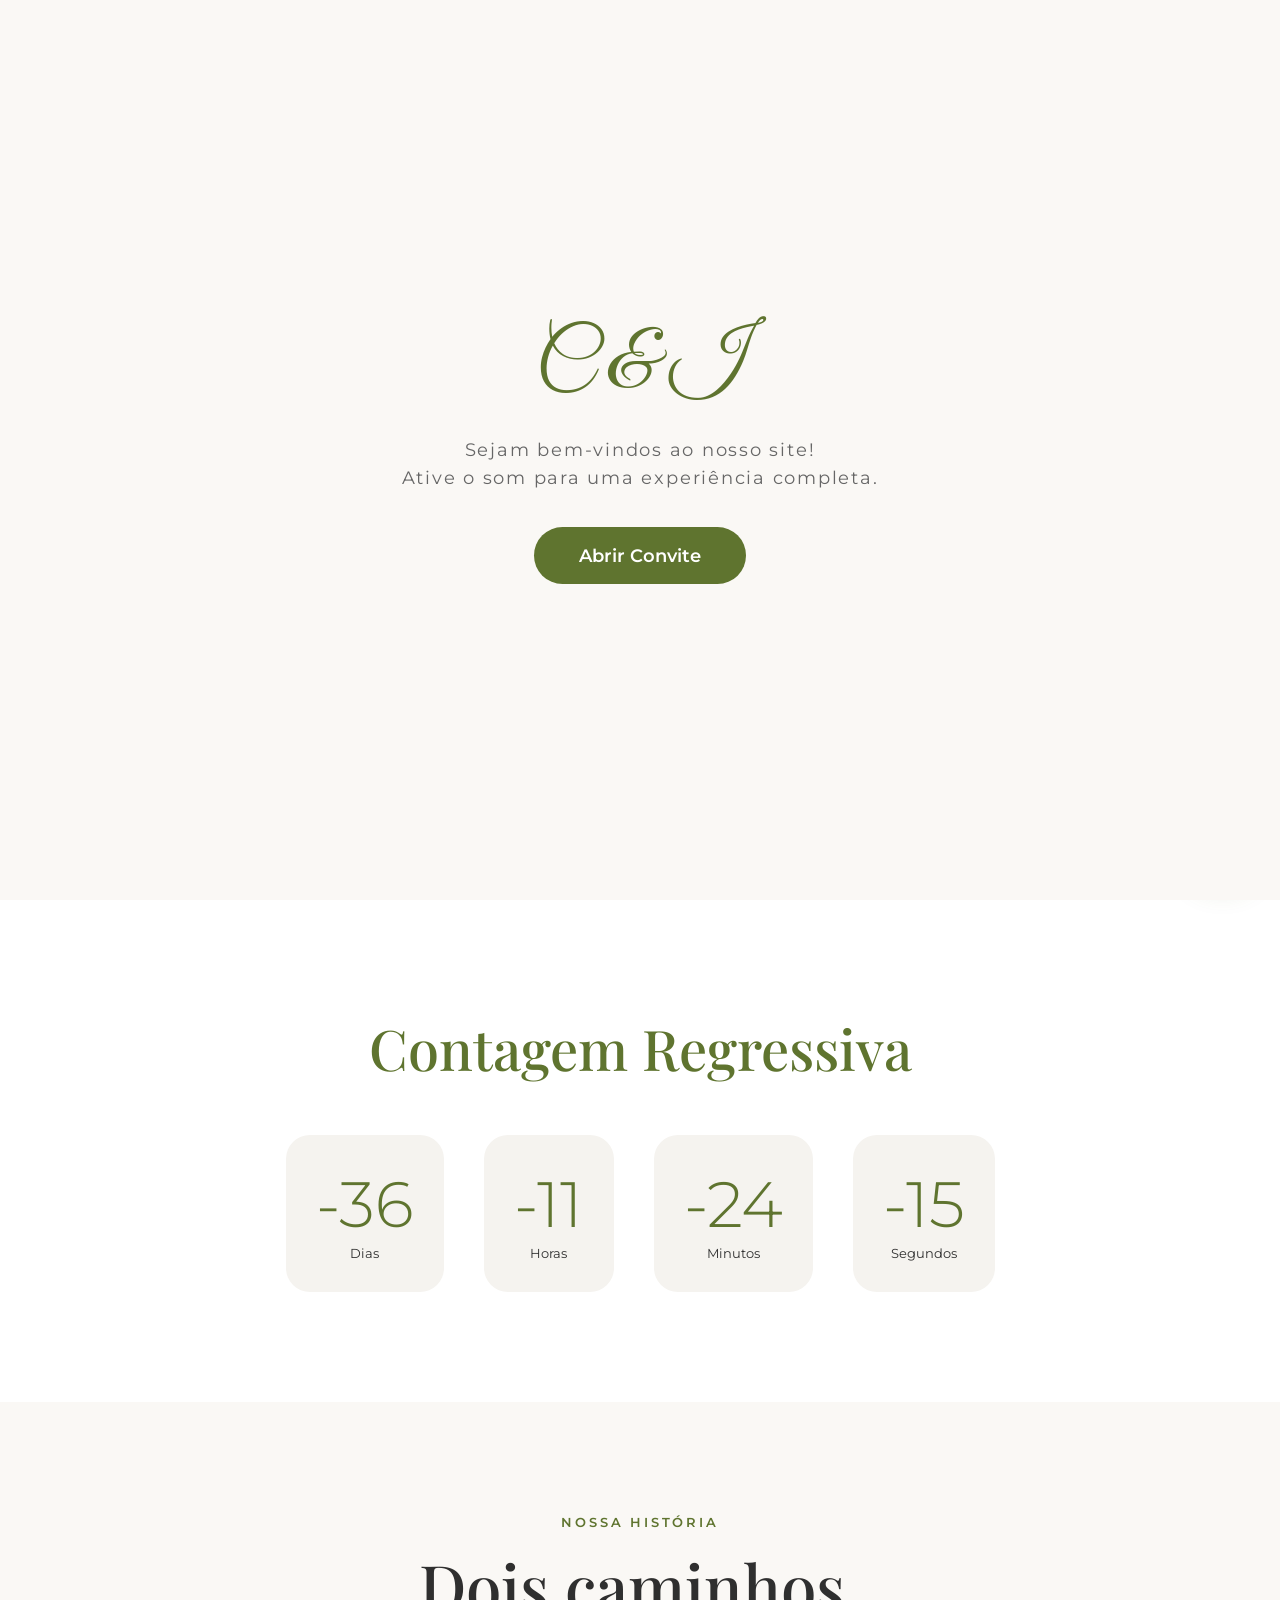
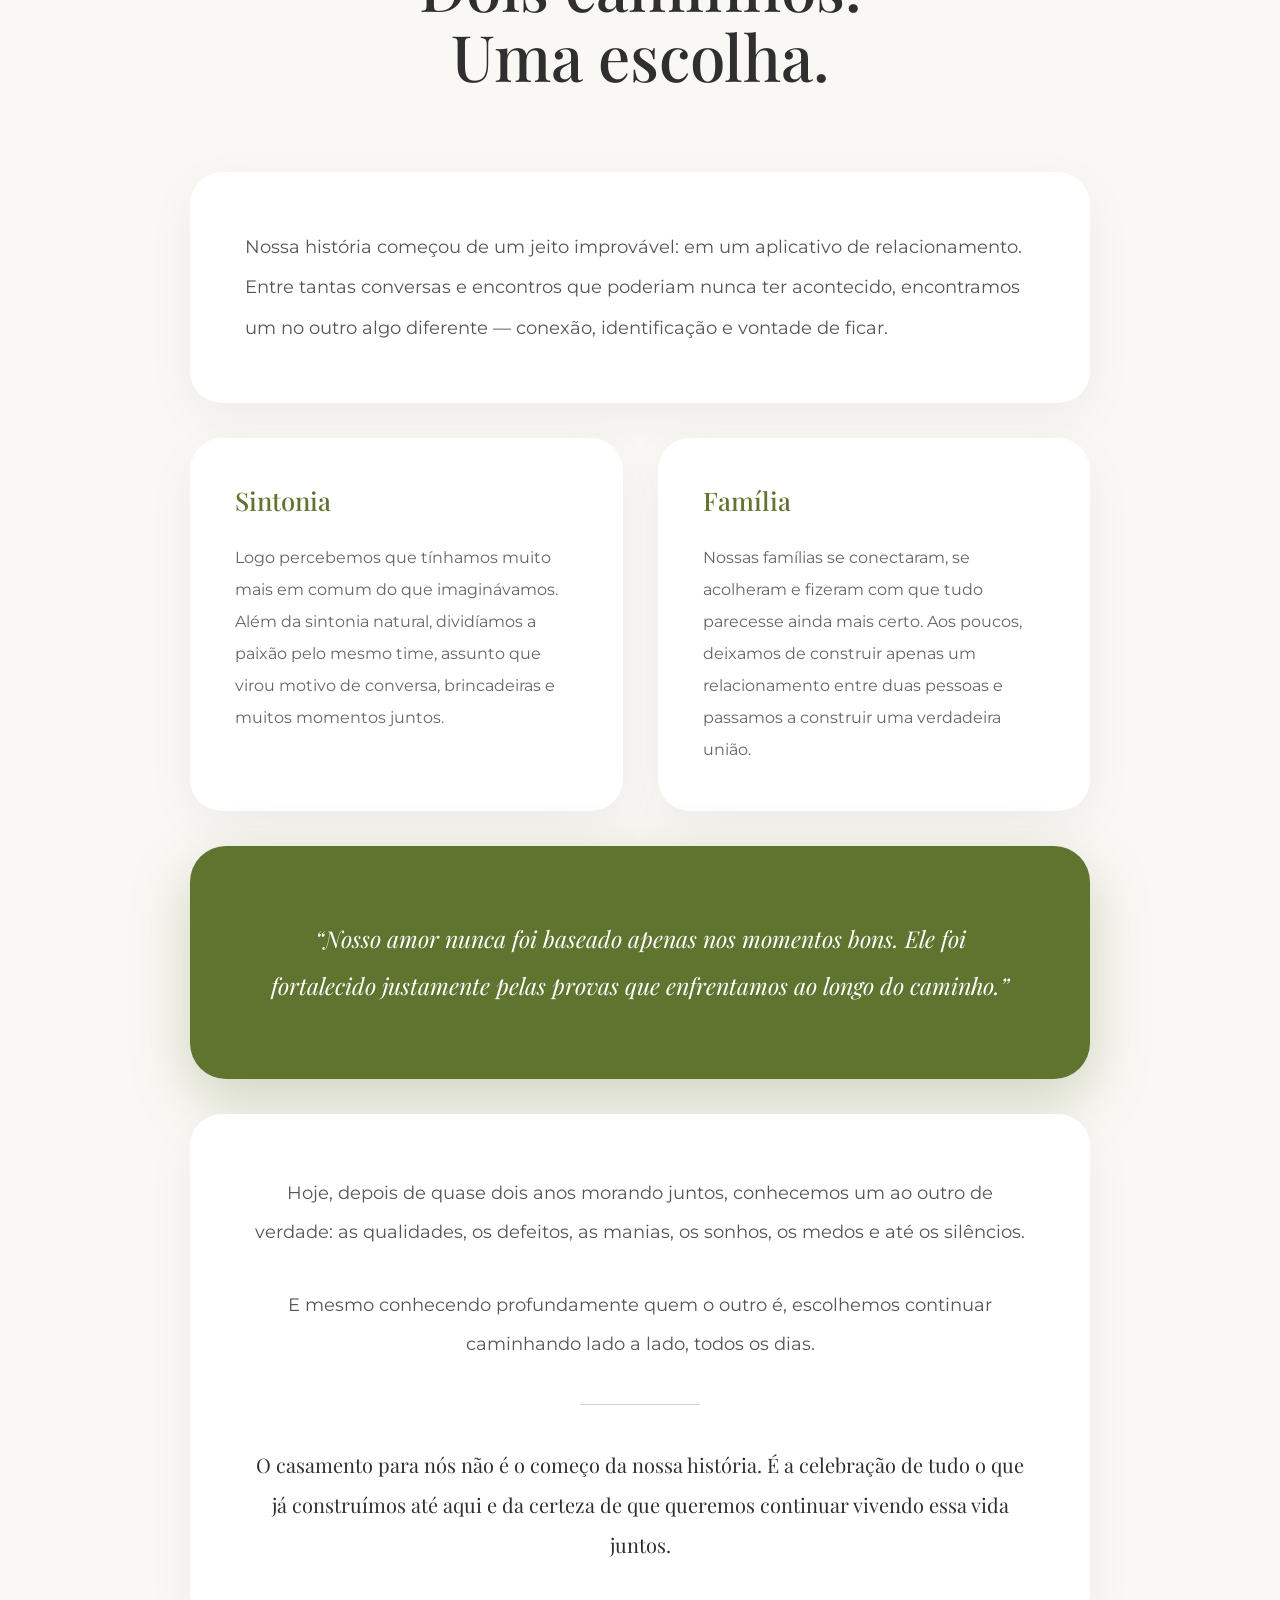
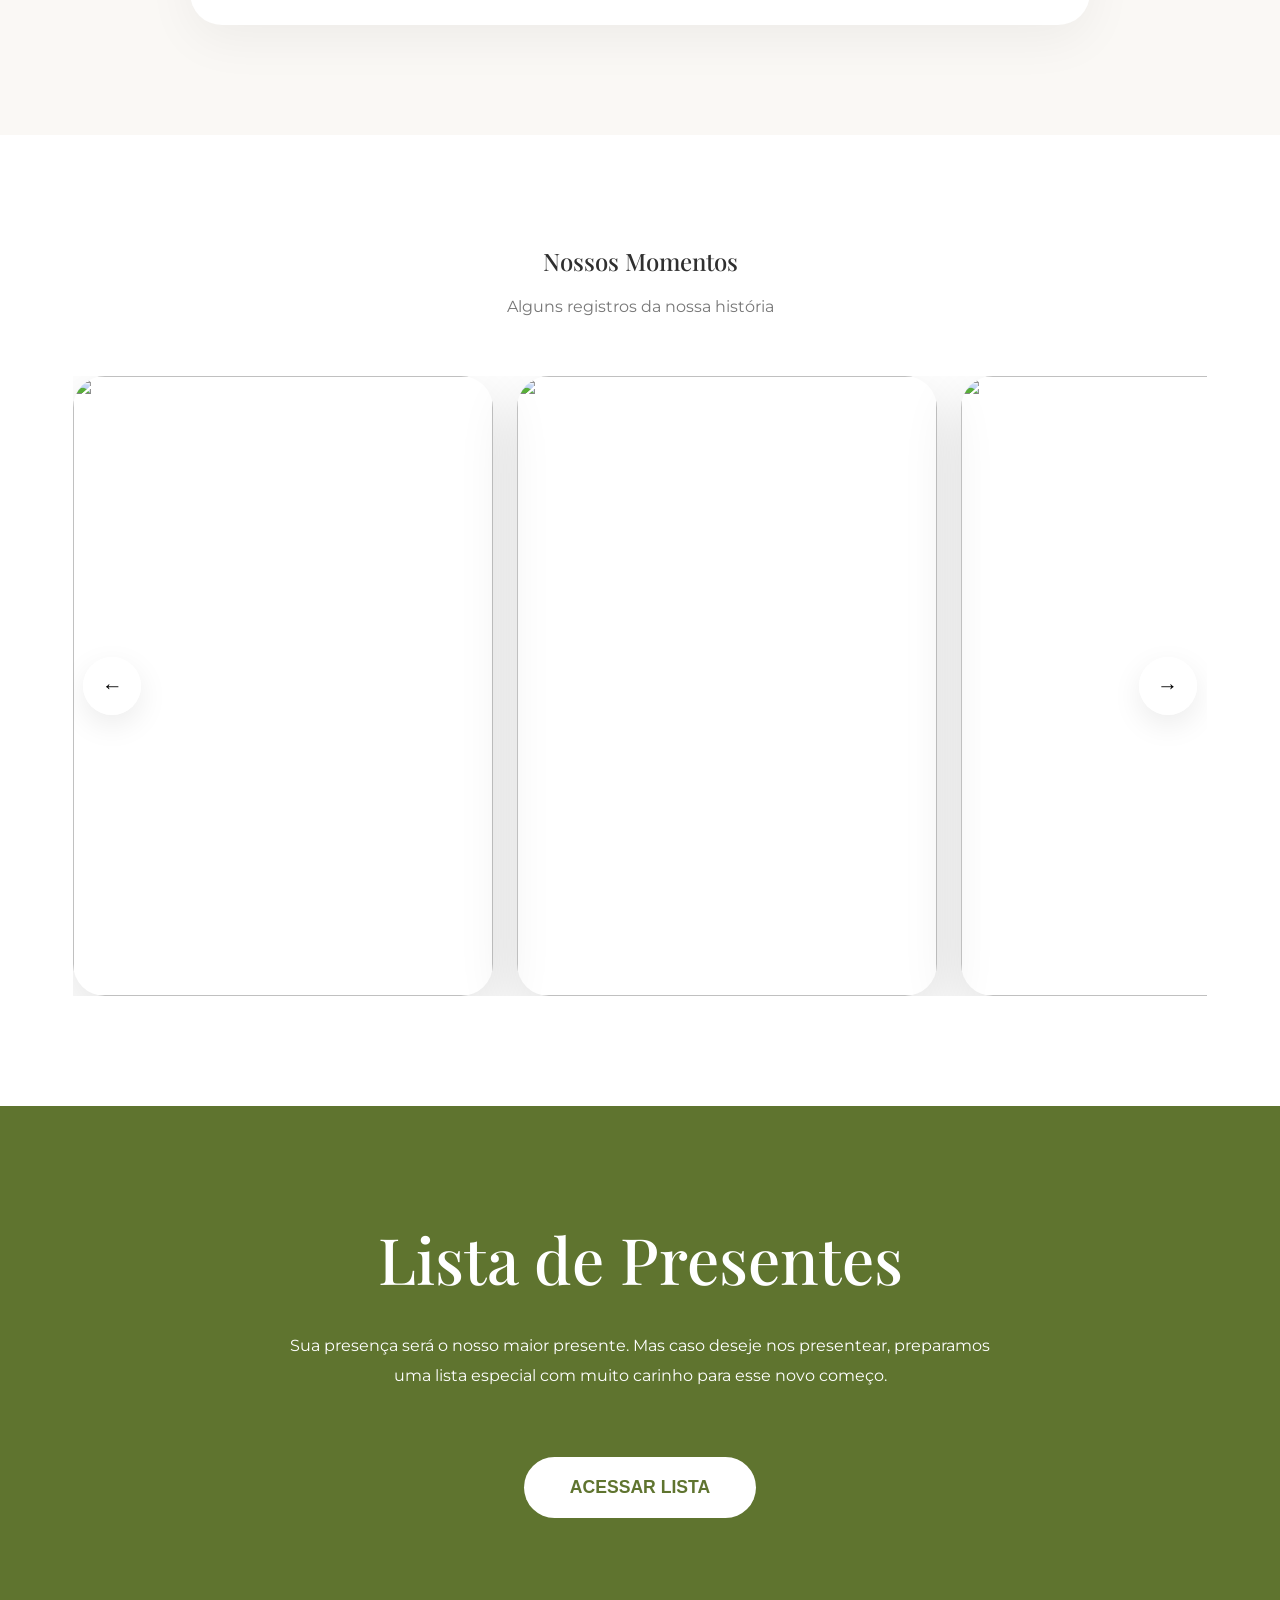
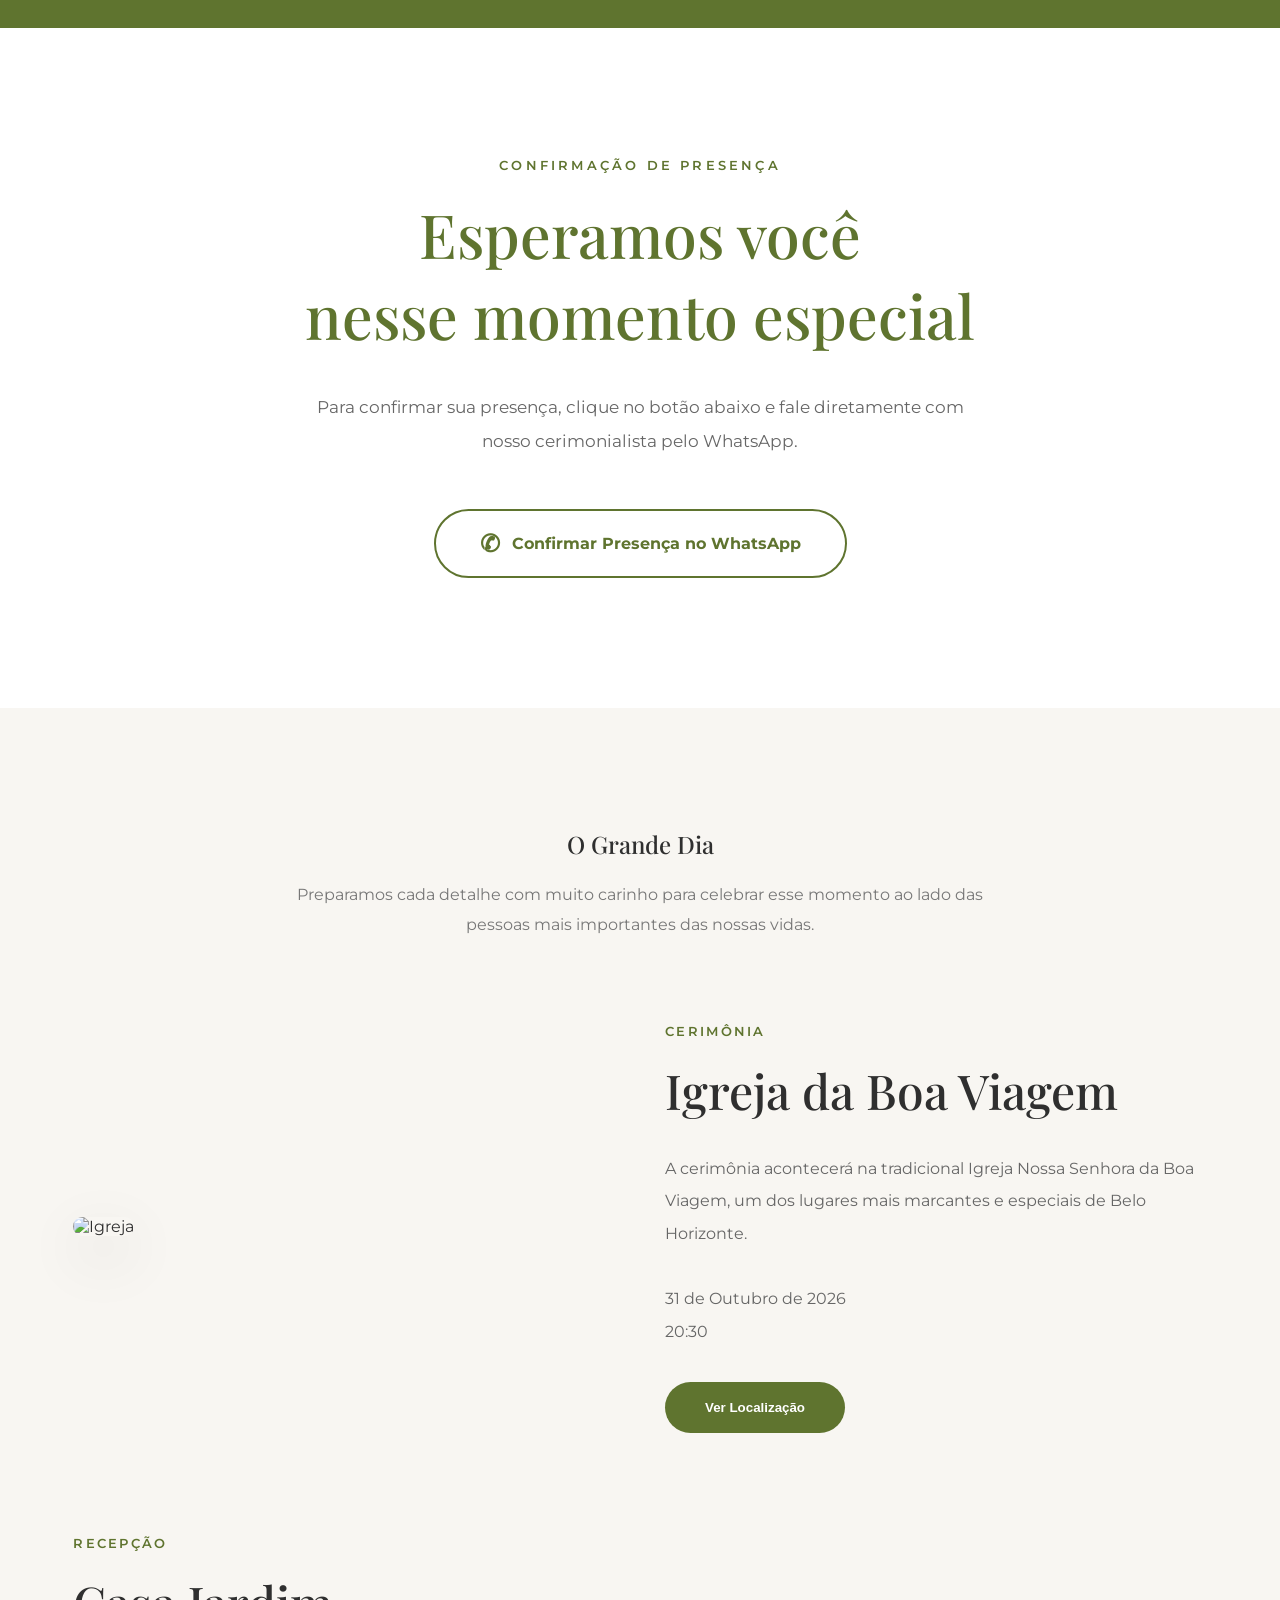
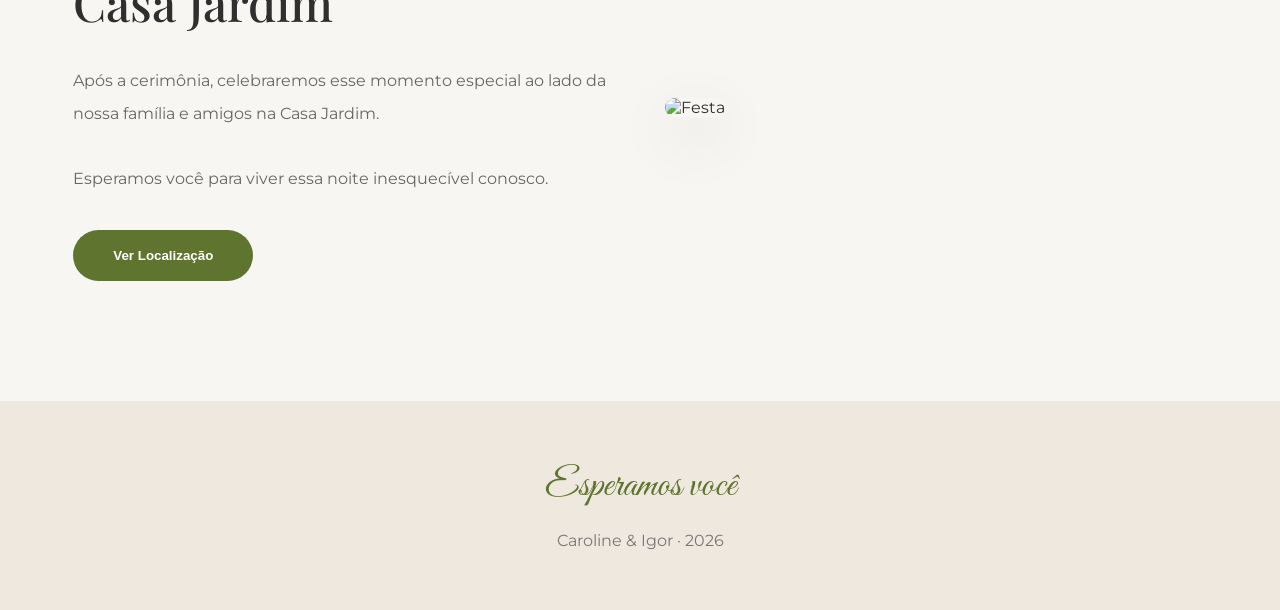
==== index.html @ 6ea13c38 "Update index.html" ====
<!DOCTYPE html>
<html lang="pt-BR">
<head>
  <meta charset="UTF-8" />
  <meta name="viewport" content="width=device-width, initial-scale=1.0" />
  <title>Caroline & Igor</title>

  <link rel="icon" type="image/png" href="https://cdn-icons-png.flaticon.com/512/833/833472.png" />
  <link rel="preconnect" href="https://fonts.googleapis.com">
  <link rel="preconnect" href="https://fonts.gstatic.com" crossorigin>
  <link href="https://fonts.googleapis.com/css2?family=Great+Vibes&family=Playfair+Display:ital,wght@0,400;0,500;0,600;1,400&family=Montserrat:wght@300;400;500;600&display=swap" rel="stylesheet">
  <link rel="stylesheet" href="style.css">

  <style>
    /* TELA DE BOAS VINDAS */
    .welcome-screen { position: fixed; inset: 0; background: #FAF8F5; z-index: 999999; display: flex; align-items: center; justify-content: center; text-align: center; transition: opacity 0.8s ease; }
    /* MODAIS (PIX E MAPA) */
    .custom-modal { position: fixed; inset: 0; background: rgba(0,0,0,0.7); display: none; justify-content: center; align-items: center; z-index: 100000; backdrop-filter: blur(5px); }
    .modal-box { background: white; padding: 40px; border-radius: 20px; width: 90%; max-width: 500px; text-align: center; box-shadow: 0 20px 60px rgba(0,0,0,0.2); max-height: 90vh; overflow-y: auto; }
    .modal-box h2 { font-size: 2.2rem; color: #5F742F; margin-bottom: 15px; font-family: 'Playfair Display', serif; }
    .pix-instructions { text-align: left; background: #F5F3EF; padding: 18px; border-radius: 12px; margin-bottom: 15px; color: #444; font-size: 0.95rem; line-height: 1.7; }
    .pix-instructions strong { color: #2F2F2F; }
    .copy-btn { background: #5F742F; color: white; border: none; padding: 16px 30px; border-radius: 100px; cursor: pointer; font-size: 1rem; font-weight: 600; width: 100%; margin-bottom: 15px; font-family: 'Montserrat', sans-serif; transition: 0.3s; }
    .copy-btn:hover { background: #4a5c24; }
    .close-btn { background: transparent; color: #888; border: none; cursor: pointer; text-decoration: underline; font-size: 0.95rem; margin-top: 10px; }
    /* ANIMAÇÕES */
    .reveal { opacity: 0; transform: translateY(60px); transition: all 0.8s ease-out; }
    .reveal.active { opacity: 1; transform: translateY(0); }
  </style>
</head>
<body>

  <div id="welcomeScreen" class="welcome-screen">
    <div style="padding: 20px;">
      <h1 style="font-family:'Great Vibes', cursive; font-size: 5rem; color: #5F742F; margin-bottom: 20px;">C & I</h1>
      <p style="font-size: 1.1rem; color: #666; margin-bottom: 35px; letter-spacing: 0.1em; line-height: 1.6;">Sejam bem-vindos ao nosso site!<br>Ative o som para uma experiência completa.</p>
      <button onclick="startSite()" style="background:#5F742F; color:white; padding:18px 45px; border:none; border-radius:100px; font-size:1.1rem; font-weight:600; cursor:pointer; font-family:'Montserrat', sans-serif;">Abrir Convite</button>
    </div>
  </div>

  <nav class="navbar">
    <div class="nav-container">
      <div class="logo" onclick="showHome()" style="cursor:pointer;">C & I</div>
      <div class="menu desktop-menu">
        <a href="#historia" onclick="showHome()">História</a>
        <a href="#galeria" onclick="showHome()">Fotos</a>
        <a href="#eventos" onclick="showHome()">Evento</a>
        <a href="javascript:void(0)" onclick="showPresentes()" class="gift-highlight">Lista de Presentes</a>
        <a href="#rsvp" onclick="showHome()" class="rsvp-highlight">Confirmar Presença</a>
      </div>
      <button class="menu-toggle" id="menuToggle">☰</button>
    </div>
    <div class="mobile-menu" id="mobileMenu">
      <a href="#historia" onclick="showHome(); closeMobileMenu();">História</a>
      <a href="#galeria" onclick="showHome(); closeMobileMenu();">Fotos</a>
      <a href="#eventos" onclick="showHome(); closeMobileMenu();">Evento</a>
      <a href="javascript:void(0)" onclick="showPresentes(); closeMobileMenu();" style="color:#5F742F; font-weight:700;">Lista de Presentes</a>
      <a href="#rsvp" onclick="showHome(); closeMobileMenu();">Confirmar Presença</a>
    </div>
  </nav>

  <div id="home-view">
    
    <header class="hero">
      <div class="hero-slider" id="heroSlider"></div>
      <div class="overlay"></div>
      <div class="hero-content">
        <h1 class="nomes-casal reveal">Caroline & Igor</h1>
        <p class="reveal">31 DE OUTUBRO DE 2026</p>
        <button onclick="showPresentes()" class="primary-btn reveal" style="border:none; cursor:pointer;">Ver Lista de Presentes</button>
      </div>
    </header>

    <section class="countdown">
      <div class="container reveal">
        <h2>Contagem Regressiva</h2>
        <div class="timer">
          <div><span id="days">00</span><small>Dias</small></div>
          <div><span id="hours">00</span><small>Horas</small></div>
          <div><span id="minutes">00</span><small>Minutos</small></div>
          <div><span id="seconds">00</span><small>Segundos</small></div>
        </div>
      </div>
    </section>

    <section id="historia" style="background:#FAF8F5; position:relative; overflow:hidden;">
      <div class="container">
        <div style="text-align:center; margin-bottom:80px;" class="reveal">
          <span style="color:#5F742F; letter-spacing:.22em; font-size:.8rem; font-weight:600;">NOSSA HISTÓRIA</span>
          <h2 style="margin-top:20px; font-size:4rem; line-height:1.1;">Dois caminhos.<br>Uma escolha.</h2>
        </div>

        <div style="max-width:900px; margin:auto;">
          <div class="reveal" style="background:white; padding:55px; border-radius:32px; margin-bottom:35px; box-shadow:0 15px 50px rgba(0,0,0,.05);">
            <p style="font-size:1.15rem; line-height:2.2; color:#555;">Nossa história começou de um jeito improvável: em um aplicativo de relacionamento. Entre tantas conversas e encontros que poderiam nunca ter acontecido, encontramos um no outro algo diferente — conexão, identificação e vontade de ficar.</p>
          </div>

          <div style="display:grid; grid-template-columns:1fr 1fr; gap:35px; margin-bottom:35px;" class="historia-grid">
            <div class="reveal" style="background:white; padding:45px; border-radius:32px; box-shadow:0 15px 50px rgba(0,0,0,.05);">
              <h3 style="margin-bottom:25px; color:#5F742F; font-size:1.6rem;">Sintonia</h3>
              <p style="line-height:2; color:#666;">Logo percebemos que tínhamos muito mais em comum do que imaginávamos. Além da sintonia natural, dividíamos a paixão pelo mesmo time, assunto que virou motivo de conversa, brincadeiras e muitos momentos juntos.</p>
            </div>
            <div class="reveal" style="background:white; padding:45px; border-radius:32px; box-shadow:0 15px 50px rgba(0,0,0,.05);">
              <h3 style="margin-bottom:25px; color:#5F742F; font-size:1.6rem;">Família</h3>
              <p style="line-height:2; color:#666;">Nossas famílias se conectaram, se acolheram e fizeram com que tudo parecesse ainda mais certo. Aos poucos, deixamos de construir apenas um relacionamento entre duas pessoas e passamos a construir uma verdadeira união.</p>
            </div>
          </div>

          <div class="reveal" style="background:#5F742F; padding:70px; border-radius:36px; margin-bottom:35px; text-align:center; color:white; box-shadow:0 20px 60px rgba(95,116,47,.28);">
            <p style="font-size:1.45rem; line-height:2; font-family:'Playfair Display', serif; font-style: italic;">“Nosso amor nunca foi baseado apenas nos momentos bons. Ele foi fortalecido justamente pelas provas que enfrentamos ao longo do caminho.”</p>
          </div>

          <div class="reveal" style="background:white; padding:60px; border-radius:32px; box-shadow:0 15px 50px rgba(0,0,0,.05); text-align:center;">
            <p style="font-size:1.1rem; line-height:2.2; color:#555; margin-bottom:35px;">Hoje, depois de quase dois anos morando juntos, conhecemos um ao outro de verdade: as qualidades, os defeitos, as manias, os sonhos, os medos e até os silêncios.</p>
            <p style="font-size:1.1rem; line-height:2.2; color:#555; margin-bottom:35px;">E mesmo conhecendo profundamente quem o outro é, escolhemos continuar caminhando lado a lado, todos os dias.</p>
            <div style="width:120px; height:1px; background:#D8D2C7; margin:40px auto;"></div>
            <p style="font-size:1.25rem; line-height:2; color:#2F2F2F; font-family:'Playfair Display', serif;">O casamento para nós não é o começo da nossa história. É a celebração de tudo o que já construímos até aqui e da certeza de que queremos continuar vivendo essa vida juntos.</p>
          </div>
        </div>
      </div>
    </section>

    <section id="galeria" style="overflow:hidden; background:white;">
      <div class="container reveal">
        <div style="text-align:center; margin-bottom:60px;">
          <h2>Nossos Momentos</h2>
          <p style="margin-top:20px; color:#777;">Alguns registros da nossa história</p>
        </div>
        <div class="carousel-wrapper">
          <button class="carousel-btn prev" onclick="moveCarousel(-1)">←</button>
          <div class="carousel-track" id="carouselTrack"></div>
          <button class="carousel-btn next" onclick="moveCarousel(1)">→</button>
        </div>
      </div>
    </section>

    <section class="gift" id="presentes-chamada">
      <div class="container reveal">
        <h2>Lista de Presentes</h2>
        <p>Sua presença será o nosso maior presente. Mas caso deseje nos presentear, preparamos uma lista especial com muito carinho para esse novo começo.</p>
        <button onclick="showPresentes()" class="primary-btn-gift">ACESSAR LISTA</button>
      </div>
    </section>

    <section class="rsvp" id="rsvp">
      <div class="container reveal" style="max-width:850px; margin: auto;">
        <span style="letter-spacing:.25em; font-size:.8rem; font-weight:600; color: var(--green-dark); display: block; margin-bottom: 20px;">CONFIRMAÇÃO DE PRESENÇA</span>
        <h2>Esperamos você<br>nesse momento especial</h2>
        <p style="margin-top:35px; line-height:2; font-size:1.08rem; color:#666; max-width: 650px; margin-inline: auto;">Para confirmar sua presença, clique no botão abaixo e fale diretamente com nosso cerimonialista pelo WhatsApp.</p>
        <a href="https://wa.me/5531993748543?text=Olá!%20Gostaria%20de%20confirmar%20minha%20presença%20no%20casamento%20de%20Caroline%20%26%20Igor." target="_blank" class="btn-rsvp-minimalist">
          <span style="font-size: 1.5rem;">✆</span> Confirmar Presença no WhatsApp
        </a>
      </div>
    </section>

    <section id="eventos" style="background:#F8F6F2; padding:120px 24px;">
      <div class="container">
        <div style="text-align:center; margin-bottom:80px;" class="reveal">
          <h2>O Grande Dia</h2>
          <p style="margin-top:20px; color:#777; max-width:700px; margin-inline:auto; line-height:1.9;">Preparamos cada detalhe com muito carinho para celebrar esse momento ao lado das pessoas mais importantes das nossas vidas.</p>
        </div>

        <div style="display:grid; grid-template-columns:1fr 1fr; gap:50px; align-items:center; margin-bottom:100px;" class="evento-grid reveal">
          <div>
            <img src="https://lh3.googleusercontent.com/gps-cs-s/APNQkAGf-dAlCrgIUy3ASI_1dxmhGPx9xjCC1HzoW_ZQ8jsBk69VvzfwuU3vEPt9603GaqpLkrW6aU0DEljNrGghlCgQ_ft6C_Ui2zh2OpU6hFFRrPMV_TVy-4m9rmLNuYrCu1A6agBABw=w1400-h900" style="width:100%; height:550px; object-fit:cover; border-radius:36px; box-shadow:0 20px 60px rgba(0,0,0,.12);" alt="Igreja">
          </div>
          <div>
            <span style="color:#5F742F; font-weight:600; letter-spacing:.18em; font-size:.8rem;">CERIMÔNIA</span>
            <h3 style="margin-top:18px; font-size:3rem; color:#2F2F2F;">Igreja da Boa Viagem</h3>
            <p style="margin-top:30px; line-height:2; color:#666; font-size:1.02rem;">A cerimônia acontecerá na tradicional Igreja Nossa Senhora da Boa Viagem, um dos lugares mais marcantes e especiais de Belo Horizonte.<br><br>31 de Outubro de 2026<br>20:30</p>
            <button class="primary-btn" style="display:inline-block; margin-top:35px; border:none; cursor:pointer;" onclick="openMap('Igreja da Boa Viagem', 'R. Sergipe, 475 - Boa Viagem, Belo Horizonte - MG', 'https://www.google.com/maps/embed?pb=!1m18!1m12!1m3!1d3750.9024573172837!2d-43.9374922247729!3d-19.928514881459588!2m3!1f0!2f0!3f0!3m2!1i1024!2i768!4f13.1!3m3!1m2!1s0xa699e7b4c1fc01%3A0xfab0e561649ce90e!2sIgreja%20Nossa%20Senhora%20da%20Boa%20Viagem%20Marco%20Zero%20de%20Belo%20Horizonte!5e0!3m2!1spt-BR!2sbr!4v1779313193735!5m2!1spt-BR!2sbr')">Ver Localização</button>
          </div>
        </div>

        <div style="display:grid; grid-template-columns:1fr 1fr; gap:50px; align-items:center;" class="evento-grid reveal">
          <div>
            <span style="color:#5F742F; font-weight:600; letter-spacing:.18em; font-size:.8rem;">RECEPÇÃO</span>
            <h3 style="margin-top:18px; font-size:3rem; color:#2F2F2F;">Casa Jardim</h3>
            <p style="margin-top:30px; line-height:2; color:#666; font-size:1.02rem;">Após a cerimônia, celebraremos esse momento especial ao lado da nossa família e amigos na Casa Jardim.<br><br>Esperamos você para viver essa noite inesquecível conosco.</p>
            <button class="primary-btn" style="display:inline-block; margin-top:35px; border:none; cursor:pointer;" onclick="openMap('Casa Jardim', 'Av. do Contorno, 7891 - Cidade Jardim, Belo Horizonte - MG', 'https://www.google.com/maps/embed?pb=!1m18!1m12!1m3!1d3750.7445949572475!2d-43.954134807453144!3d-19.93516483363632!2m3!1f0!2f0!3f0!3m2!1i1024!2i768!4f13.1!3m3!1m2!1s0xa697fb22bba589%3A0x2da7f0a0b2f6464a!2sCASA%20JARDIM%20(Espa%C3%A7o%20Festas%20e%20Eventos%20Corporativos%20.%20Grupo%20Celebre%20Produtora)!5e0!3m2!1spt-BR!2sbr!4v1779313314630!5m2!1spt-BR!2sbr')">Ver Localização</button>
          </div>
          <div>
            <img src="https://lh3.googleusercontent.com/gps-cs-s/APNQkAGLf9y4g38Jo1sGr2Nztjd-Lx7tdRtEFExsFVzMS-z9WuiPNNLfMFzwYHpvpUXPwQMMMMa2cD79IoBD0oLPeMuctPNUn13-UBxN1MLa3TOr0Inc1qHMHkCvigh2tcwlaYR8cmPItQ=w1400-h900" style="width:100%; height:550px; object-fit:cover; border-radius:36px; box-shadow:0 20px 60px rgba(0,0,0,.12);" alt="Festa">
          </div>
        </div>
      </div>
    </section>

    <footer>
      <h3 style="font-size:2.5rem; color:#5F742F; font-family: 'Great Vibes', cursive; font-weight: 400;">Esperamos você</h3>
      <p style="margin-top:20px; color:#777;">Caroline & Igor · 2026</p>
    </footer>

  </div>

  <div id="presentes-view" style="display:none; padding-top: 100px; background: #FAF8F5;">
    <div class="header-gifts">
      <h1>Lista de Presentes</h1>
      <p style="margin-top: 15px; color: #666; font-size: 1.1rem;">Escolha um item divertido para contribuir com a nossa Lua de Mel!</p>
    </div>

    <div class="grid-gifts">
      
  <div class="gift-card">
    <img src="https://images.unsplash.com/photo-1569263979104-865ab7cd8d13?w=500" alt="Lancha">
    <h3>Cota "Tio Rico da Lancha" - Patrocínio Master da Lua de Mel</h3>
    <div class="price">R$ 5.555,55</div>
    <button class="buy-btn" onclick="openPixModal(this)">Comprar</button>
  </div>

  <div class="gift-card">
    <img src="https://images.unsplash.com/photo-1579621970795-87facc2f976d?w=500" alt="Dinheiro">
    <h3>Cota "Silvio Santos" - Ganhei na Mega-Sena e decidi abençoar o casal</h3>
    <div class="price">R$ 4.999,90</div>
    <button class="buy-btn" onclick="openPixModal(this)">Comprar</button>
  </div>

  <div class="gift-card">
    <img src="https://images.unsplash.com/photo-1528823872057-9c018a7a7553?w=500" alt="Pé na jaca">
    <h3>Quer apostar que o Igor vai enfiar o pé na jaca na hora da festa?</h3>
    <div class="price">R$ 2.306,51</div>
    <button class="buy-btn" onclick="openPixModal(this)">Comprar</button>
  </div>

  <div class="gift-card">
    <img src="https://images.unsplash.com/photo-1499346030926-9a72daac6c63?w=500" alt="Luz">
    <h3>Cota "Deus iluminou seu coração e você vai dar uma BOA ajuda"</h3>
    <div class="price">R$ 1.544,26</div>
    <button class="buy-btn" onclick="openPixModal(this)">Comprar</button>
  </div>

  <div class="gift-card">
    <img src="https://images.unsplash.com/photo-1436491865332-7a61a109cc05?w=500" alt="Fuga">
    <h3>Passagem de fuga caso a Carol ou o Igor surtem no altar</h3>
    <div class="price">R$ 850,00</div>
    <button class="buy-btn" onclick="openPixModal(this)">Comprar</button>
  </div>

  <div class="gift-card">
    <img src="https://images.unsplash.com/photo-1579871494447-9811cf80d66c?w=500" alt="Sushi">
    <h3>1 mês de rodízio de japonês garantido pra Carol não reclamar da rotina</h3>
    <div class="price">R$ 550,00</div>
    <button class="buy-btn" onclick="openPixModal(this)">Comprar</button>
  </div>

  <div class="gift-card">
    <img src="https://images.unsplash.com/photo-1585060544812-6b45742d762f?w=500" alt="Pix Celular">
    <h3>Cota "Eu ia dar uma AirFryer, mas o PIX é muito mais fácil"</h3>
    <div class="price">R$ 399,90</div>
    <button class="buy-btn" onclick="openPixModal(this)">Comprar</button>
  </div>

  <div class="gift-card">
    <img src="https://images.unsplash.com/photo-1581022295087-35e59dce8f9c?w=500" alt="Montando móveis">
    <h3>Terapia de casal antecipada após montarem o primeiro móvel juntos</h3>
    <div class="price">R$ 357,40</div>
    <button class="buy-btn" onclick="openPixModal(this)">Comprar</button>
  </div>

  <div class="gift-card">
    <img src="https://images.unsplash.com/photo-1535254973040-607b474cb50d?w=500" alt="Doces">
    <h3>Cota "Fui só pra beber, comer doce e levar os arranjos de mesa"</h3>
    <div class="price">R$ 212,90</div>
    <button class="buy-btn" onclick="openPixModal(this)">Comprar</button>
  </div>

  <div class="gift-card">
    <img src="https://images.unsplash.com/photo-1542596594-649edbc13630?w=500" alt="Noivo comportado">
    <h3>Curso intensivo de "Como dizer SIM senhora" para o Igor</h3>
    <div class="price">R$ 199,90</div>
    <button class="buy-btn" onclick="openPixModal(this)">Comprar</button>
  </div>

  <div class="gift-card">
    <img src="https://images.unsplash.com/photo-1538481199005-2713619a0531?w=500" alt="Bar">
    <h3>Happy hour no bar antes do casório</h3>
    <div class="price">R$ 185,00</div>
    <button class="buy-btn" onclick="openPixModal(this)">Comprar</button>
  </div>

  <div class="gift-card">
    <img src="https://images.unsplash.com/photo-1549317661-bd32c8ce0db2?w=500" alt="Uber">
    <h3>Cota "Esqueci o presente e mandei esse PIX no Uber indo pra festa"</h3>
    <div class="price">R$ 180,00</div>
    <button class="buy-btn" onclick="openPixModal(this)">Comprar</button>
  </div>

  <div class="gift-card">
    <img src="https://images.unsplash.com/photo-1504148455328-c376907d081c?w=500" alt="Ferramenta">
    <h3>Instrumento para cortar a unha do dedão do Igor</h3>
    <div class="price">R$ 175,00</div>
    <button class="buy-btn" onclick="openPixModal(this)">Comprar</button>
  </div>

  <div class="gift-card">
    <img src="https://images.unsplash.com/photo-1603398938378-e54eab446dde?w=500" alt="Socorros">
    <h3>Kit de primeiros socorros para a Carol</h3>
    <div class="price">R$ 160,00</div>
    <button class="buy-btn" onclick="openPixModal(this)">Comprar</button>
  </div>

  <div class="gift-card">
    <img src="https://images.unsplash.com/photo-1560253023-3ec5d502959f?w=500" alt="Grito">
    <h3>Tampão de ouvido premium pra Carol nos dias de jogo do Igor</h3>
    <div class="price">R$ 155,55</div>
    <button class="buy-btn" onclick="openPixModal(this)">Comprar</button>
  </div>

  <div class="gift-card">
    <img src="https://images.unsplash.com/photo-1568901346375-23c9450c58cd?w=500" alt="Hambúrguer">
    <h3>Kit Ressaca Master: Engov, Dorflex e lanche do Méqui pro dia seguinte</h3>
    <div class="price">R$ 150,50</div>
    <button class="buy-btn" onclick="openPixModal(this)">Comprar</button>
  </div>

  <div class="gift-card">
    <img src="https://images.unsplash.com/photo-1526367790999-0150786686a2?w=500" alt="Pizza">
    <h3>Patrocínio do iFood para o dia que bater a preguiça de cozinhar</h3>
    <div class="price">R$ 112,90</div>
    <button class="buy-btn" onclick="openPixModal(this)">Comprar</button>
  </div>

  <div class="gift-card">
    <img src="https://images.unsplash.com/photo-1575037614876-c385b24479ab?w=500" alt="Cerveja">
    <h3>Cerveja artesanal pro Igor ter paciência enquanto a Carol se arruma</h3>
    <div class="price">R$ 95,00</div>
    <button class="buy-btn" onclick="openPixModal(this)">Comprar</button>
  </div>

</div>
    <footer style="margin-top: 40px;">
      <h3 style="font-size:2rem; color:#5F742F; font-family: 'Great Vibes', cursive;">Obrigado pelo carinho!</h3>
      <p style="margin-top:10px; color:#777;">Caroline & Igor</p>
    </footer>
  </div>

  <div class="custom-modal" id="modalPix">
    <div class="modal-box">
      <h2>Pagamento PIX</h2>
      <div class="pix-instructions">
        <p><strong>Item:</strong> <span id="pixTargetName"></span></p>
        <p><strong>Favorecido:</strong> Igor Bruno Alves Malta</p>
        <p><strong>Banco:</strong> PicPay</p>
        <p><strong>Valor:</strong> R$ <span id="pixTargetPrice"></span> (BRL)</p>
      </div>
      <p style="font-size: 0.95rem; color: #666; margin-top: 15px;">Copie o código abaixo e cole no seu aplicativo do banco usando a opção <strong>Pix Copia e Cola</strong>.</p>
      <textarea id="realPixString" style="opacity:0; position:absolute; z-index:-1;"></textarea>
      <button class="copy-btn" id="btnCopiarPix" onclick="copyPixCode()">Copiar Código PIX</button>
      <button class="close-btn" onclick="closePixModal()">Fechar Janela</button>
    </div>
  </div>

  <div class="custom-modal" id="modalMap">
    <div class="modal-box" style="max-width: 600px;">
      <h2 id="mapTitle" style="margin-bottom: 5px;">Local</h2>
      <p id="mapAddress" style="color: #666; font-size: 0.95rem; margin-bottom: 20px; line-height: 1.6;"></p>
      <button class="copy-btn" id="btnCopiarEndereco" style="padding: 12px 20px; font-size: 0.9rem; margin-bottom: 25px;" onclick="copyMapAddress()">Copiar Endereço</button>
      <div style="border-radius: 16px; overflow: hidden; box-shadow: 0 10px 30px rgba(0,0,0,0.1);">
        <iframe id="mapIframe" width="100%" height="250" style="border:0;" allowfullscreen="" loading="lazy"></iframe>
      </div>
      <button class="close-btn" style="margin-top: 20px;" onclick="closeMapModal()">Fechar</button>
    </div>
  </div>

  <audio id="bgMusic" loop>
    <source src="music.mp3" type="audio/mpeg">
  </audio>
  <div class="music-player">
    <button class="music-btn" id="musicToggle">♫</button>
  </div>

  <script src="script.js"></script>
</body>
</html>
---- style.css ----
*{ margin:0; padding:0; box-sizing:border-box; }
html{ scroll-behavior:smooth; }

:root{ --green-dark:#5F742F; --green-light:#AAB38C; --background:#F5F3EF; --text:#2F2F2F; --text-light:#7A7A7A; --white:#FFFFFF; }
body{ font-family:'Montserrat', sans-serif; background:var(--background); color:var(--text); overflow-x:hidden;}
h1,h2,h3{ font-family:'Playfair Display', serif; font-weight: 500; }
section{ padding:110px 24px; }
.container{ width:min(1200px, 92%); margin:auto; }

/* MENU */
.navbar{ position:fixed; top:0; width:100%; z-index:999; background:rgba(245,243,239,.96); backdrop-filter:blur(10px); border-bottom:1px solid rgba(0,0,0,.05); }
.nav-container{ width:min(1250px,92%); margin:auto; display:flex; justify-content:space-between; align-items:center; padding:15px 0; }
.logo{ font-family:'Great Vibes', cursive; font-size:2.8rem; color:var(--green-dark); font-weight: 400; transition: transform 0.3s;}
.logo:hover { transform: scale(1.05); }
.menu{ display:flex; gap:28px; align-items: center; }
.menu a{ text-decoration:none; color:var(--text); font-size:.95rem; letter-spacing:.05em; transition:.3s; position:relative; cursor: pointer; }
.menu a:hover{ color:var(--green-dark); }
.menu .gift-highlight{ color:var(--green-dark); font-weight:700; font-size:1rem; }
.menu .gift-highlight::after{ content:''; position:absolute; left:0; bottom:-8px; width:100%; height:2px; background:var(--green-dark); }
.menu .rsvp-highlight{ color:var(--green-dark); font-weight:600; }

/* HERO */
.hero{ height:100vh; position:relative; overflow:hidden; background-color: #222; }
.hero-slider{ position:absolute; inset:0; }
.hero-slider img{ width:100%; height:100%; object-fit:cover; position:absolute; opacity:0; transition:opacity 1.5s ease; }
.hero-slider img.active{ opacity:1; }
.overlay{ position:absolute; inset:0; background:rgba(0,0,0,.35); }
.hero-content{ position:relative; z-index:5; height:100%; display:flex; flex-direction:column; justify-content:center; align-items:center; text-align:center; color:white; padding-top: 25vh; }
.hero h1.nomes-casal{ font-family: 'Great Vibes', cursive; font-size:8rem; font-weight:400; text-shadow: 0 4px 15px rgba(0,0,0,0.3); }
.hero p{ margin-top:15px; font-size:1.3rem; letter-spacing:.12em; }
.primary-btn{ margin-top:35px; background:var(--green-dark); color:white; padding:18px 40px; text-decoration:none; border-radius:100px; transition:.3s; font-weight:600; }
.primary-btn:hover{ transform:translateY(-2px); box-shadow: 0 8px 25px rgba(95,116,47,0.3); }

/* COUNTDOWN */
.countdown{ background:white; text-align:center; }
.countdown h2{ font-size:3.5rem; margin-bottom:50px; color:var(--green-dark); }
.timer{ display:flex; justify-content:center; gap:40px; flex-wrap:wrap; }
.timer div{ min-width:130px; padding:30px; background:var(--background); border-radius:24px; }
.timer span{ display:block; font-size:4rem; color:var(--green-dark); font-weight:300; }

/* PRESENTES HOME */
.gift{ background:var(--green-dark); color:white; text-align:center; }
.gift h2{ font-size:4rem; }
.gift p{ max-width:700px; margin:30px auto; line-height:1.9; }
.primary-btn-gift{ display: inline-block; margin-top:35px; background:white; color:var(--green-dark); font-size:1.1rem; padding:20px 46px; text-decoration:none; border-radius:100px; transition:.3s; font-weight:600; cursor:pointer; border:none; }
.primary-btn-gift:hover{ transform:translateY(-2px); box-shadow: 0 8px 25px rgba(255,255,255,0.2); }

/* RSVP */
.rsvp{ text-align:center; background: #FFFFFF; padding: 130px 24px; }
.rsvp h2{ color:var(--green-dark); font-size:3.8rem; }
.btn-rsvp-minimalist { display: inline-flex; align-items: center; justify-content: center; gap: 12px; margin-top: 50px; background: transparent; color: var(--green-dark); border: 2px solid var(--green-dark); text-decoration: none; padding: 18px 44px; border-radius: 999px; font-weight: 700; font-size: 1rem; transition: .3s ease; }
.btn-rsvp-minimalist:hover { background: var(--green-dark); color: white; transform: translateY(-4px); box-shadow: 0 10px 25px rgba(95, 116, 47, 0.15); }

/* CAROUSEL */
.carousel-wrapper{ position:relative; overflow:hidden; }
.carousel-track{ display:flex; gap:24px; transition:transform .6s ease; }
.carousel-track img{ min-width:420px; width:420px; height:620px; object-fit:cover; border-radius:32px; flex-shrink:0; box-shadow:0 20px 60px rgba(0,0,0,.12); }
.carousel-btn{ position:absolute; top:50%; transform:translateY(-50%); z-index:20; width:58px; height:58px; border:none; border-radius:50%; background:rgba(255,255,255,.9); backdrop-filter:blur(10px); cursor:pointer; font-size:1.3rem; box-shadow:0 10px 30px rgba(0,0,0,.08); }
.carousel-btn.prev{ left:10px; } .carousel-btn.next{ right:10px; }

/* LISTA PRESENTES GRID (EMBUTIDA) */
.header-gifts { text-align: center; padding: 60px 20px 30px; background: transparent; }
.header-gifts h1 { font-family: 'Playfair Display', serif; font-size: 3.5rem; color: #5F742F; }
.grid-gifts { display: grid; grid-template-columns: repeat(auto-fill, minmax(260px, 1fr)); gap: 30px; padding: 40px 24px; max-width: 1240px; margin: auto; }
.gift-card { background: white; border-radius: 16px; padding: 24px; text-align: center; box-shadow: 0 10px 30px rgba(0,0,0,0.03); display: flex; flex-direction: column; justify-content: space-between; border: 1px solid rgba(0,0,0,0.02); transition: transform 0.3s; }
.gift-card:hover { transform: translateY(-5px); }
.gift-card img { width: 100%; height: 210px; object-fit: cover; border-radius: 12px; }
.gift-card h3 { font-size: 0.95rem; font-weight: 500; color: #444; margin: 20px 0; min-height: 50px; line-height: 1.5; font-family: 'Montserrat', sans-serif;}
.gift-card .price { color: #5F742F; font-weight: 600; font-size: 1.15rem; margin-bottom: 20px; }
.buy-btn { background: #AAB38C; color: white; border: none; padding: 14px; border-radius: 8px; cursor: pointer; font-weight: 600; transition: 0.3s; width: 100%; font-family: 'Montserrat', sans-serif; }
.buy-btn:hover { background: #5F742F; }

/* FOOTER */
footer{ background:#EFE8DE; text-align:center; padding:60px 20px; }

/* MUSIC PLAYER */
.music-player{ position:fixed; right:25px; bottom:25px; z-index:9999; }
.music-btn{ width:65px; height:65px; border:none; border-radius:50%; background:#5F742F; color:white; cursor:pointer; font-size:1.5rem; box-shadow:0 10px 30px rgba(95,116,47,0.3); transition: transform 0.3s; }
.music-btn:hover { transform: scale(1.05); }

/* MOBILE */
.menu-toggle{ display:none; background:none; border:none; font-size:2rem; color:#2F2F2F; cursor:pointer; }
.mobile-menu{ position:fixed; top:0; right:-100%; width:100%; height:100vh; background:rgba(255,255,255,.98); backdrop-filter:blur(18px); display:flex; flex-direction:column; justify-content:center; align-items:center; gap:35px; transition:.45s ease; z-index:998; }
.mobile-menu.active{ right:0; }
.mobile-menu a{ text-decoration:none; color:#2F2F2F; font-size:1.3rem; font-weight:500; }

@media(max-width:900px){
  .desktop-menu{ display:none; }
  .menu-toggle{ display:block; z-index:999; }
  .hero h1.nomes-casal{ font-size:4.2rem; line-height:1; padding:0 20px; }
  .countdown h2, .gift h2, .rsvp h2, .evento-grid h3 { font-size:2.6rem; }
  .historia-grid, .evento-grid { grid-template-columns:1fr !important; gap: 35px; }
}

@media(max-width:768px){
  .carousel-track img{ min-width:85vw; width:85vw; height:520px; }
  .timer div{ min-width:110px; padding:20px 10px; }
  .timer span{ font-size:2.8rem; }
}
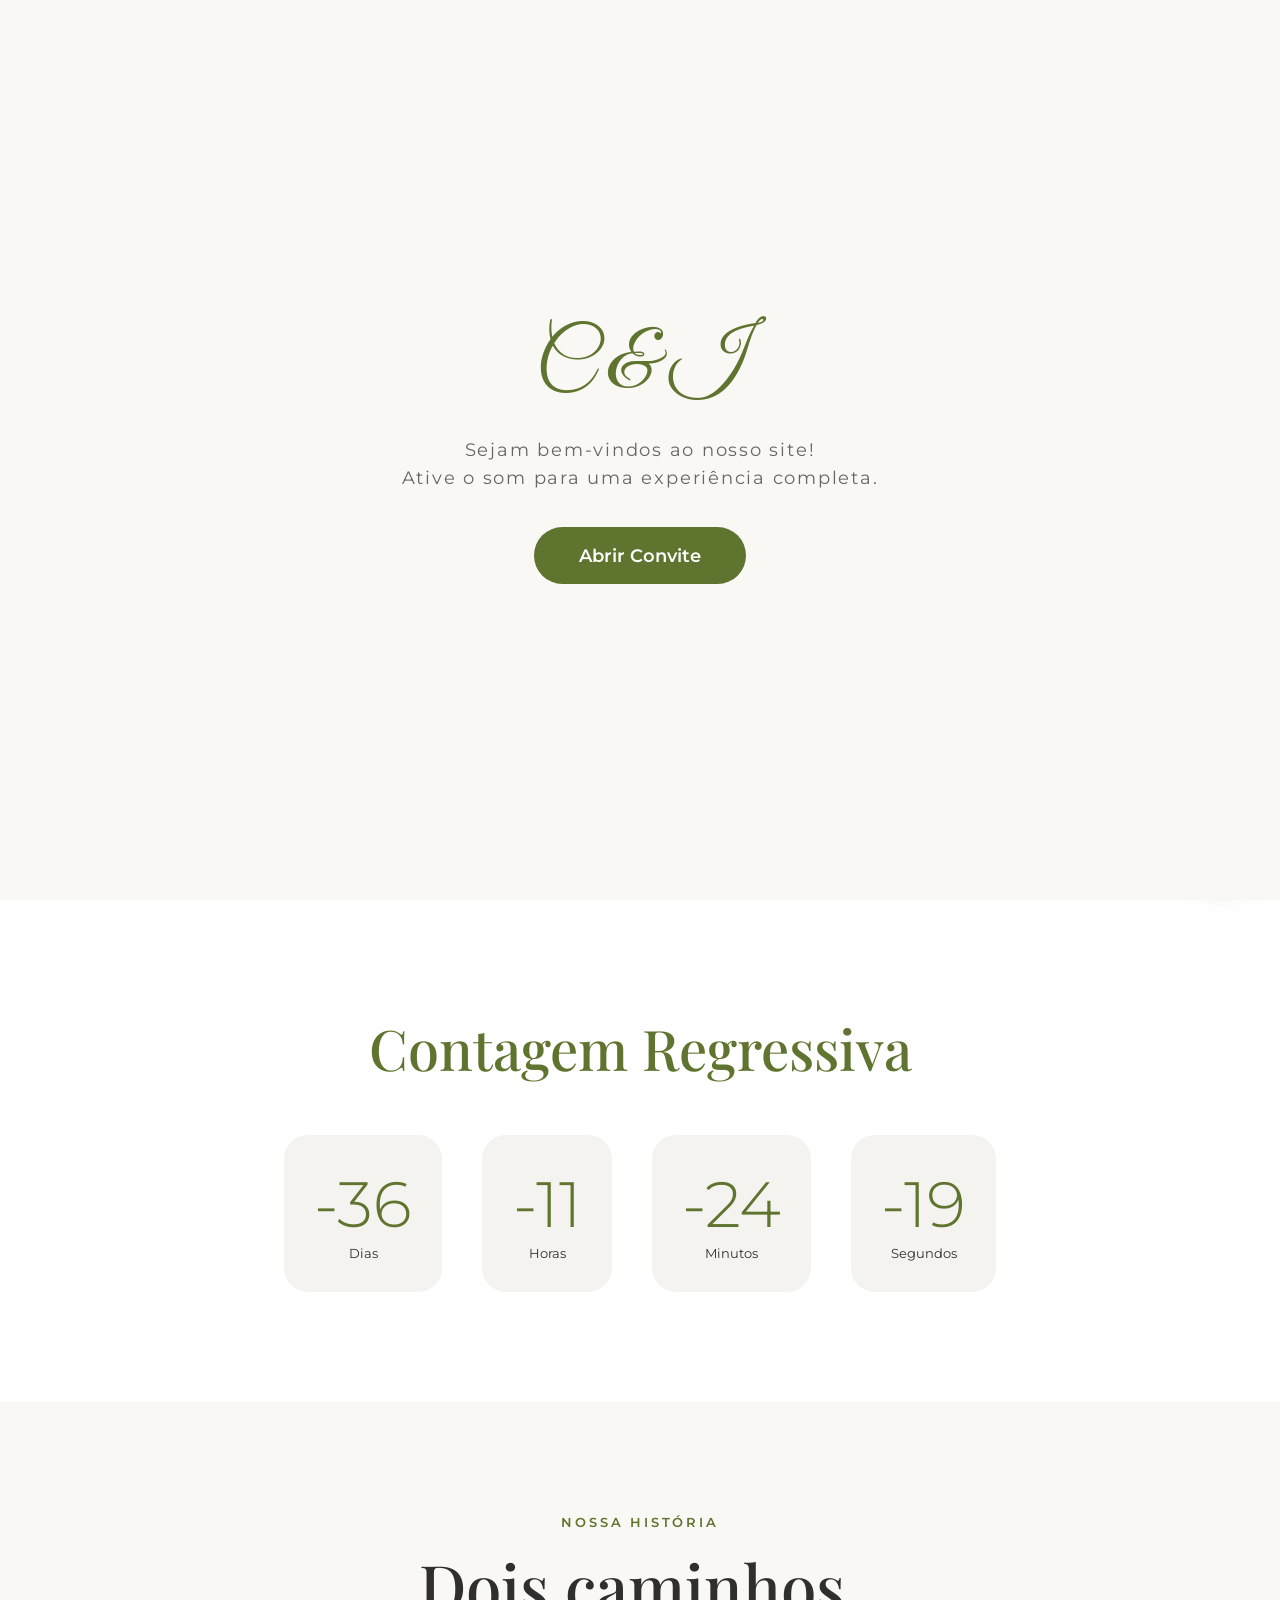
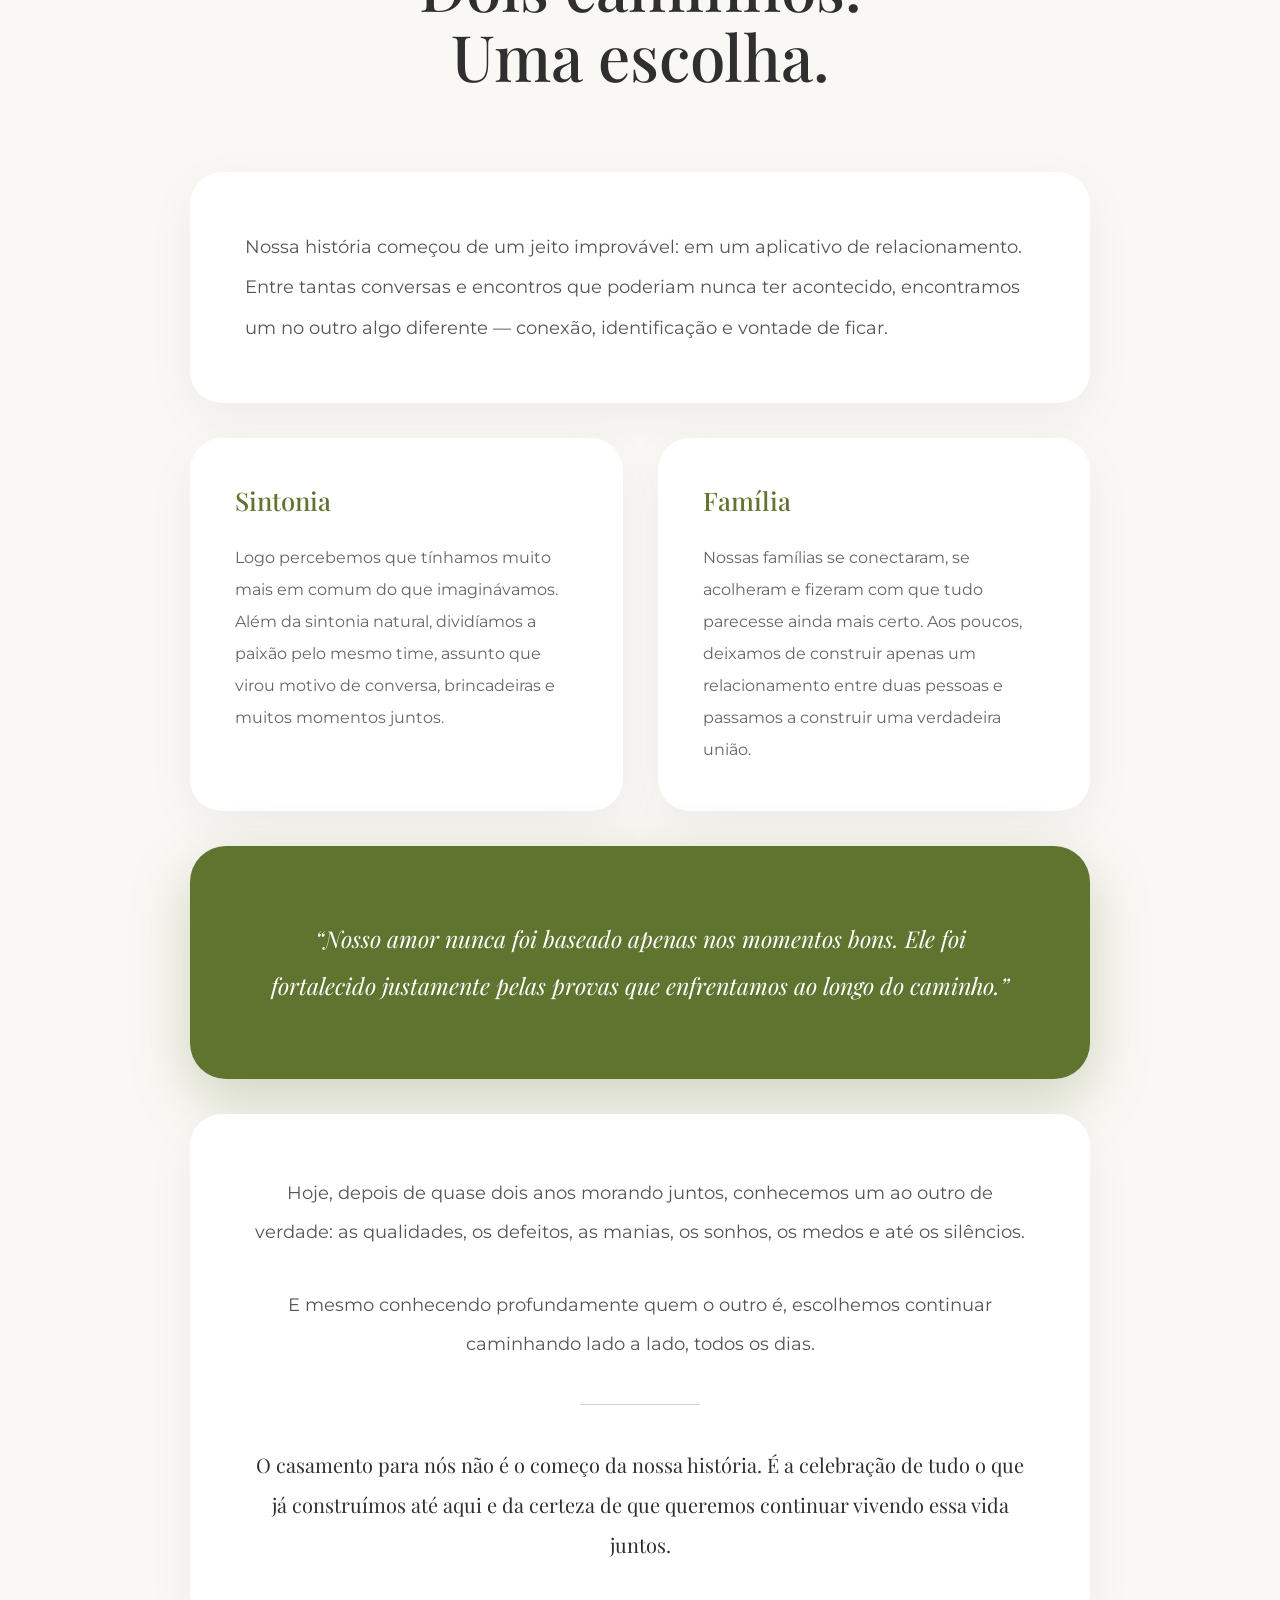
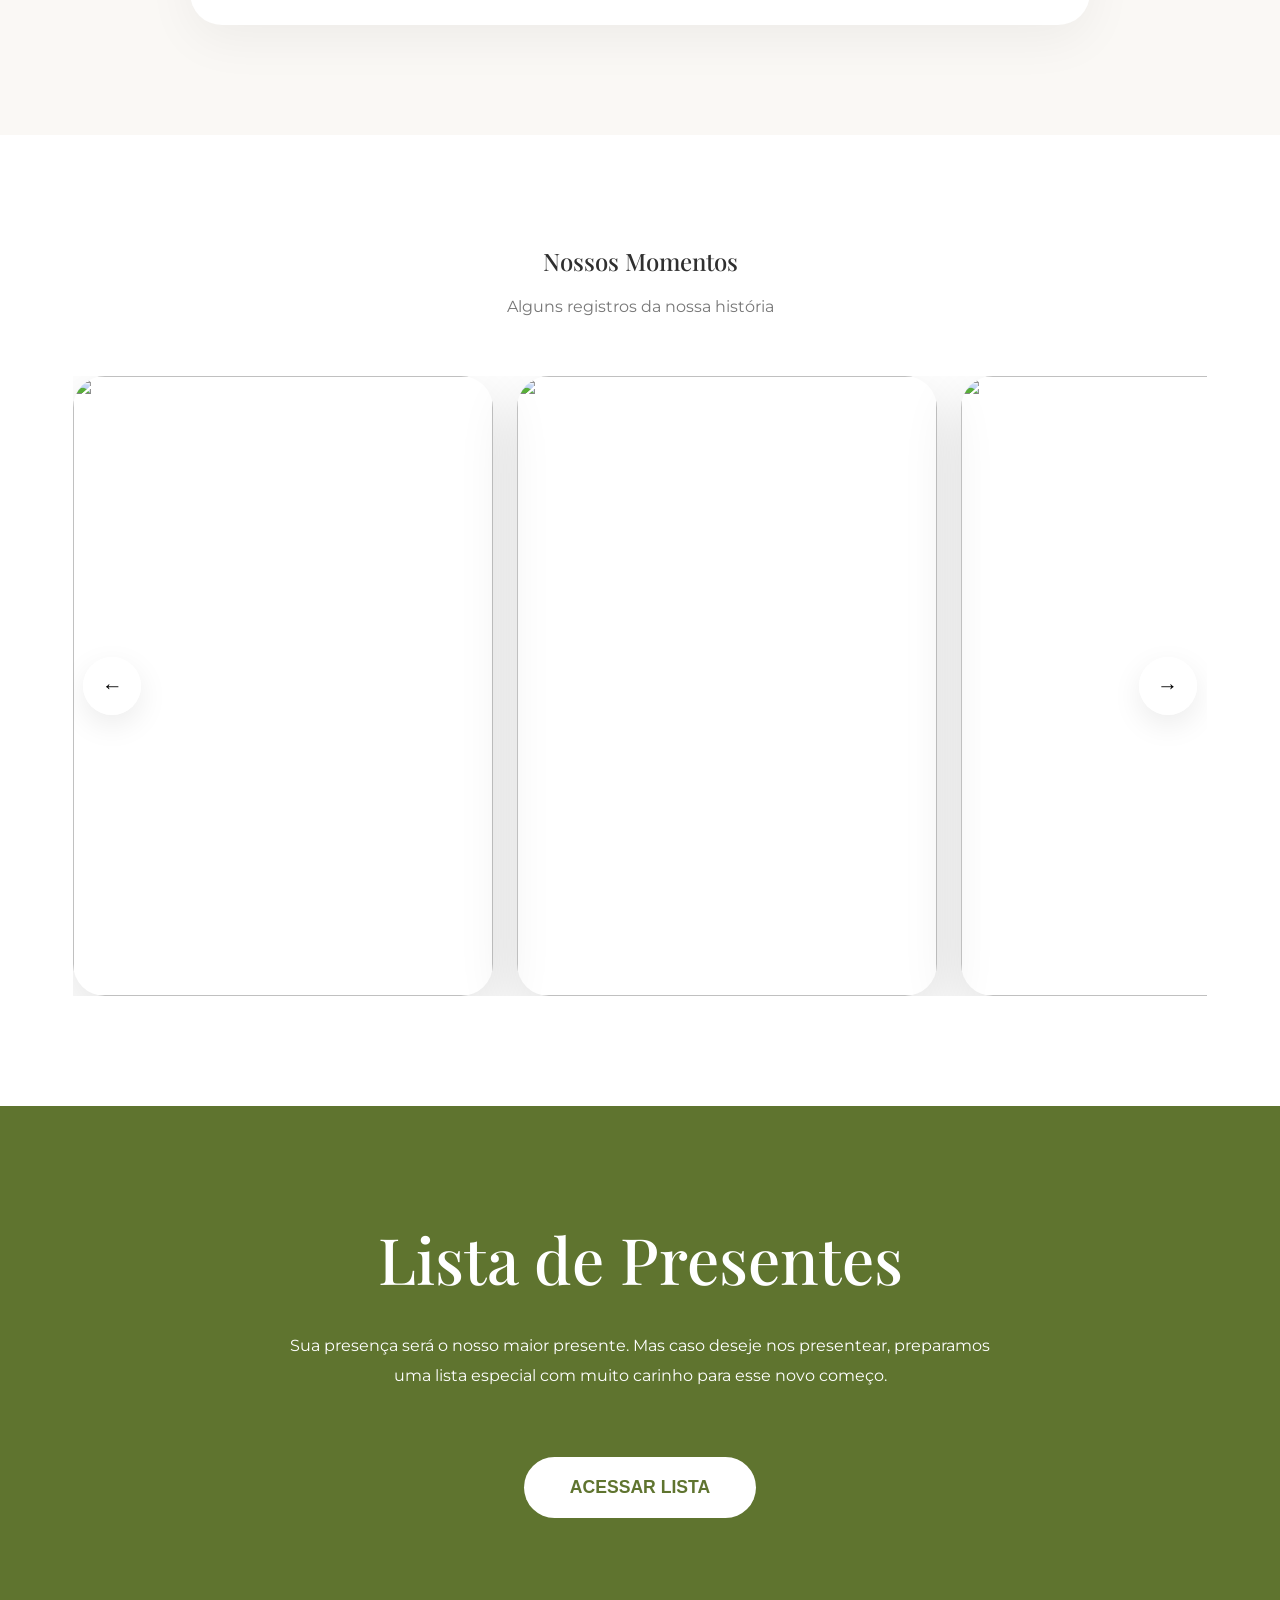
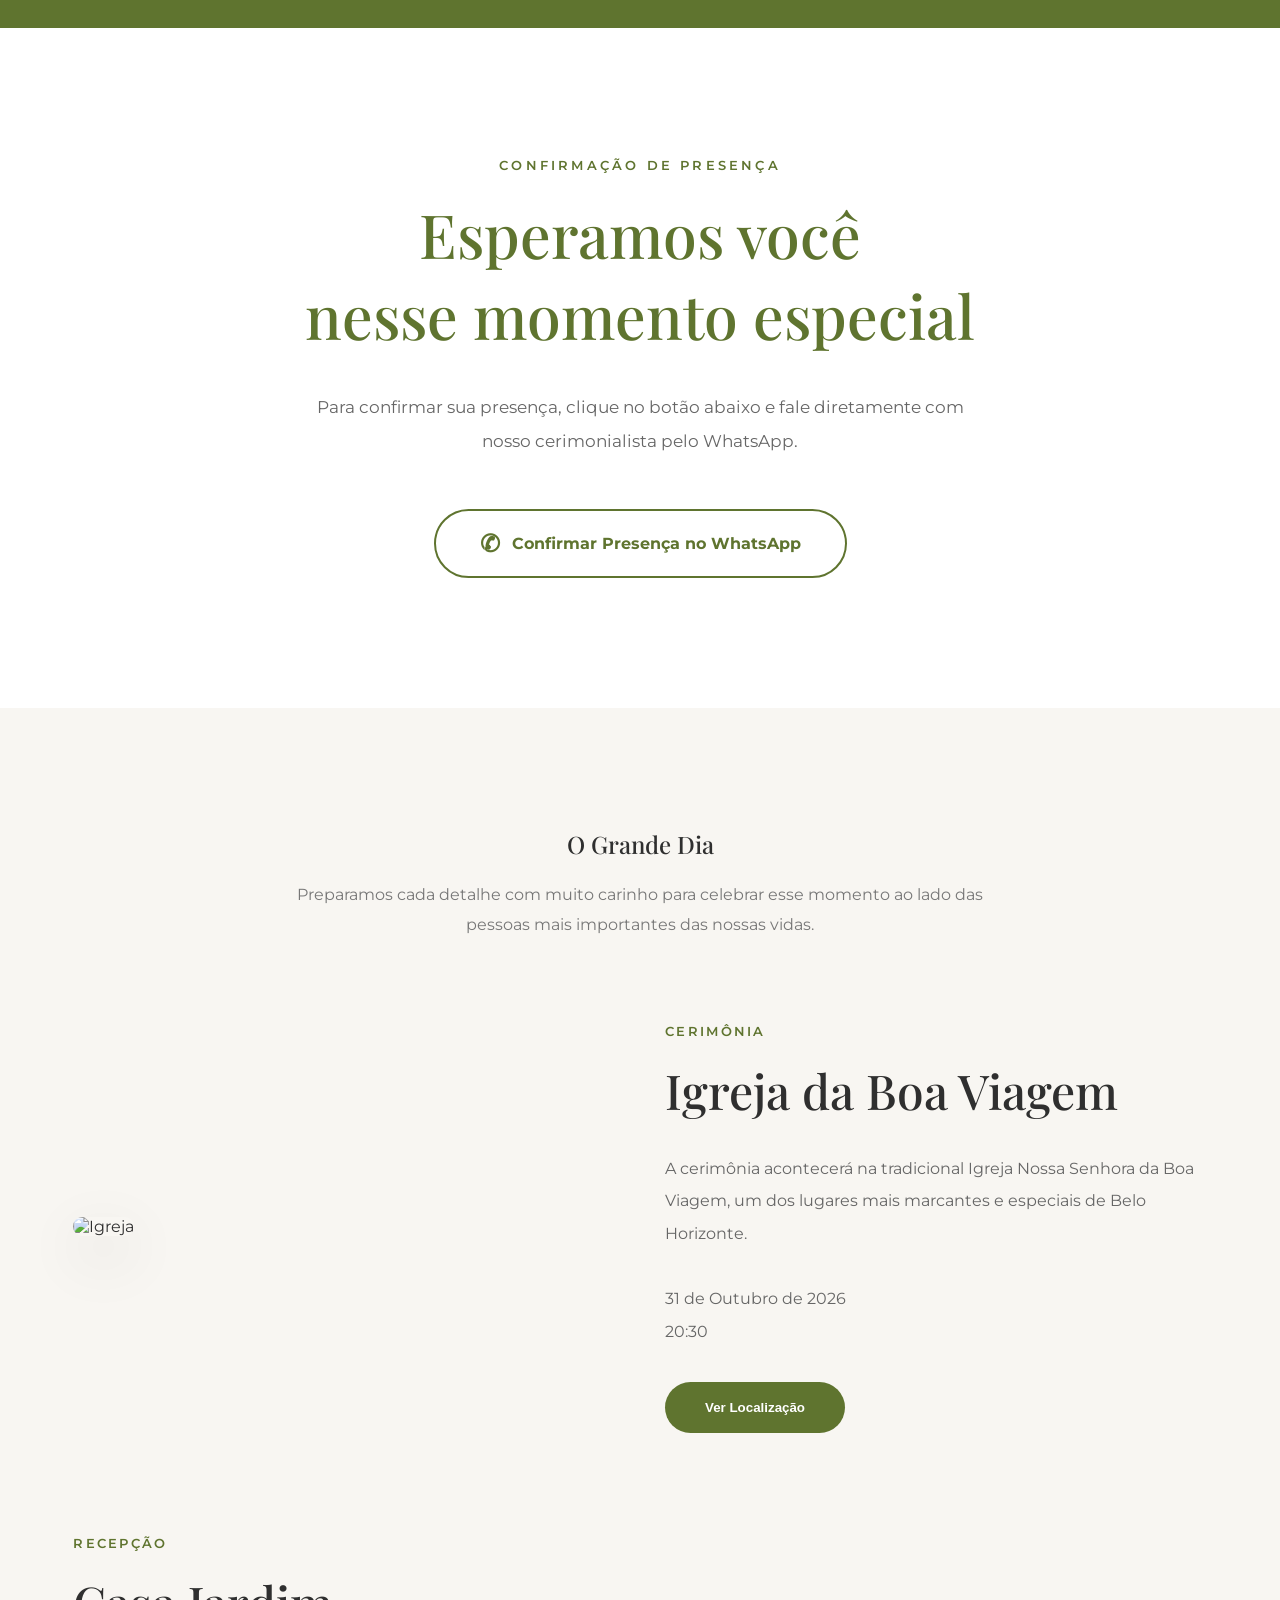
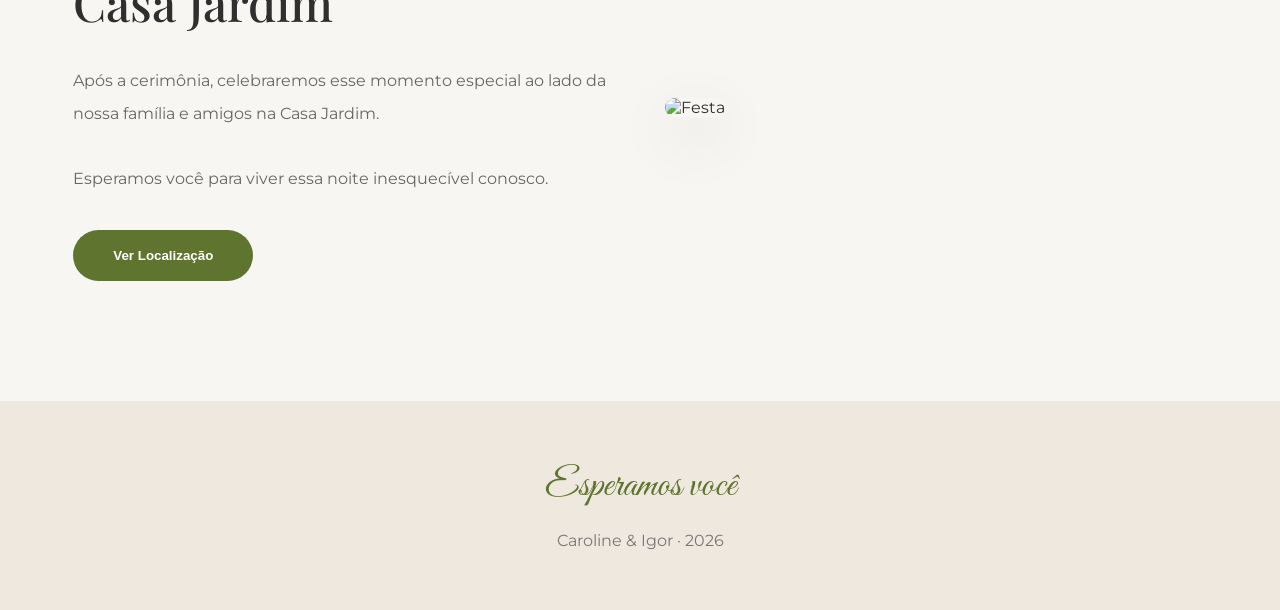
==== commit ff05521b: "Add files via upload" ====
--- a/index.html
+++ b/index.html
@@ -200,134 +200,49 @@
     </div>
 
     <div class="grid-gifts">
-      
-  <div class="gift-card">
-    <img src="https://images.unsplash.com/photo-1569263979104-865ab7cd8d13?w=500" alt="Lancha">
-    <h3>Cota "Tio Rico da Lancha" - Patrocínio Master da Lua de Mel</h3>
-    <div class="price">R$ 5.555,55</div>
-    <button class="buy-btn" onclick="openPixModal(this)">Comprar</button>
-  </div>
-
-  <div class="gift-card">
-    <img src="https://images.unsplash.com/photo-1579621970795-87facc2f976d?w=500" alt="Dinheiro">
-    <h3>Cota "Silvio Santos" - Ganhei na Mega-Sena e decidi abençoar o casal</h3>
-    <div class="price">R$ 4.999,90</div>
-    <button class="buy-btn" onclick="openPixModal(this)">Comprar</button>
-  </div>
-
-  <div class="gift-card">
-    <img src="https://images.unsplash.com/photo-1528823872057-9c018a7a7553?w=500" alt="Pé na jaca">
-    <h3>Quer apostar que o Igor vai enfiar o pé na jaca na hora da festa?</h3>
-    <div class="price">R$ 2.306,51</div>
-    <button class="buy-btn" onclick="openPixModal(this)">Comprar</button>
-  </div>
-
-  <div class="gift-card">
-    <img src="https://images.unsplash.com/photo-1499346030926-9a72daac6c63?w=500" alt="Luz">
-    <h3>Cota "Deus iluminou seu coração e você vai dar uma BOA ajuda"</h3>
-    <div class="price">R$ 1.544,26</div>
-    <button class="buy-btn" onclick="openPixModal(this)">Comprar</button>
-  </div>
-
-  <div class="gift-card">
-    <img src="https://images.unsplash.com/photo-1436491865332-7a61a109cc05?w=500" alt="Fuga">
-    <h3>Passagem de fuga caso a Carol ou o Igor surtem no altar</h3>
-    <div class="price">R$ 850,00</div>
-    <button class="buy-btn" onclick="openPixModal(this)">Comprar</button>
-  </div>
-
-  <div class="gift-card">
-    <img src="https://images.unsplash.com/photo-1579871494447-9811cf80d66c?w=500" alt="Sushi">
-    <h3>1 mês de rodízio de japonês garantido pra Carol não reclamar da rotina</h3>
-    <div class="price">R$ 550,00</div>
-    <button class="buy-btn" onclick="openPixModal(this)">Comprar</button>
-  </div>
-
-  <div class="gift-card">
-    <img src="https://images.unsplash.com/photo-1585060544812-6b45742d762f?w=500" alt="Pix Celular">
-    <h3>Cota "Eu ia dar uma AirFryer, mas o PIX é muito mais fácil"</h3>
-    <div class="price">R$ 399,90</div>
-    <button class="buy-btn" onclick="openPixModal(this)">Comprar</button>
-  </div>
-
-  <div class="gift-card">
-    <img src="https://images.unsplash.com/photo-1581022295087-35e59dce8f9c?w=500" alt="Montando móveis">
-    <h3>Terapia de casal antecipada após montarem o primeiro móvel juntos</h3>
-    <div class="price">R$ 357,40</div>
-    <button class="buy-btn" onclick="openPixModal(this)">Comprar</button>
-  </div>
-
-  <div class="gift-card">
-    <img src="https://images.unsplash.com/photo-1535254973040-607b474cb50d?w=500" alt="Doces">
-    <h3>Cota "Fui só pra beber, comer doce e levar os arranjos de mesa"</h3>
-    <div class="price">R$ 212,90</div>
-    <button class="buy-btn" onclick="openPixModal(this)">Comprar</button>
-  </div>
-
-  <div class="gift-card">
-    <img src="https://images.unsplash.com/photo-1542596594-649edbc13630?w=500" alt="Noivo comportado">
-    <h3>Curso intensivo de "Como dizer SIM senhora" para o Igor</h3>
-    <div class="price">R$ 199,90</div>
-    <button class="buy-btn" onclick="openPixModal(this)">Comprar</button>
-  </div>
-
-  <div class="gift-card">
-    <img src="https://images.unsplash.com/photo-1538481199005-2713619a0531?w=500" alt="Bar">
-    <h3>Happy hour no bar antes do casório</h3>
-    <div class="price">R$ 185,00</div>
-    <button class="buy-btn" onclick="openPixModal(this)">Comprar</button>
-  </div>
-
-  <div class="gift-card">
-    <img src="https://images.unsplash.com/photo-1549317661-bd32c8ce0db2?w=500" alt="Uber">
-    <h3>Cota "Esqueci o presente e mandei esse PIX no Uber indo pra festa"</h3>
-    <div class="price">R$ 180,00</div>
-    <button class="buy-btn" onclick="openPixModal(this)">Comprar</button>
-  </div>
-
-  <div class="gift-card">
-    <img src="https://images.unsplash.com/photo-1504148455328-c376907d081c?w=500" alt="Ferramenta">
-    <h3>Instrumento para cortar a unha do dedão do Igor</h3>
-    <div class="price">R$ 175,00</div>
-    <button class="buy-btn" onclick="openPixModal(this)">Comprar</button>
-  </div>
-
-  <div class="gift-card">
-    <img src="https://images.unsplash.com/photo-1603398938378-e54eab446dde?w=500" alt="Socorros">
-    <h3>Kit de primeiros socorros para a Carol</h3>
-    <div class="price">R$ 160,00</div>
-    <button class="buy-btn" onclick="openPixModal(this)">Comprar</button>
-  </div>
-
-  <div class="gift-card">
-    <img src="https://images.unsplash.com/photo-1560253023-3ec5d502959f?w=500" alt="Grito">
-    <h3>Tampão de ouvido premium pra Carol nos dias de jogo do Igor</h3>
-    <div class="price">R$ 155,55</div>
-    <button class="buy-btn" onclick="openPixModal(this)">Comprar</button>
-  </div>
-
-  <div class="gift-card">
-    <img src="https://images.unsplash.com/photo-1568901346375-23c9450c58cd?w=500" alt="Hambúrguer">
-    <h3>Kit Ressaca Master: Engov, Dorflex e lanche do Méqui pro dia seguinte</h3>
-    <div class="price">R$ 150,50</div>
-    <button class="buy-btn" onclick="openPixModal(this)">Comprar</button>
-  </div>
-
-  <div class="gift-card">
-    <img src="https://images.unsplash.com/photo-1526367790999-0150786686a2?w=500" alt="Pizza">
-    <h3>Patrocínio do iFood para o dia que bater a preguiça de cozinhar</h3>
-    <div class="price">R$ 112,90</div>
-    <button class="buy-btn" onclick="openPixModal(this)">Comprar</button>
-  </div>
-
-  <div class="gift-card">
-    <img src="https://images.unsplash.com/photo-1575037614876-c385b24479ab?w=500" alt="Cerveja">
-    <h3>Cerveja artesanal pro Igor ter paciência enquanto a Carol se arruma</h3>
-    <div class="price">R$ 95,00</div>
-    <button class="buy-btn" onclick="openPixModal(this)">Comprar</button>
-  </div>
-
-</div>
+      <div class="gift-card"><img src="https://images.unsplash.com/photo-1579621970588-a35d0e7ab9b6?w=400" alt="Item"><h3>Vaquinha para ajudar os noivos quebrados</h3><div class="price">R$ 5.353,23</div><button class="buy-btn" onclick="openPixModal('Vaquinha para ajudar os noivos quebrados', '5.353,23')">Comprar</button></div>
+      <div class="gift-card"><img src="https://images.unsplash.com/photo-1472214103451-9374bd1c798e?w=400" alt="Item"><h3>Deus te iluminou e você resolveu dar uma boa ajuda na nossa lua de mel</h3><div class="price">R$ 3.829,87</div><button class="buy-btn" onclick="openPixModal('Ajuda na lua de mel', '3.829,87')">Comprar</button></div>
+      <div class="gift-card"><img src="https://images.unsplash.com/photo-1541592102781-ef0f10d72379?w=400" alt="Item"><h3>Quer apostar que o noivo vai enfiar o pé na jaca na hora da cerimônia</h3><div class="price">R$ 2.306,51</div><button class="buy-btn" onclick="openPixModal('Aposta pe na jaca', '2.306,51')">Comprar</button></div>
+      <div class="gift-card"><img src="https://images.unsplash.com/photo-1595126745145-2b4742617f1a?w=400" alt="Item"><h3>Gravata virtual</h3><div class="price">R$ 1.544,26</div><button class="buy-btn" onclick="openPixModal('Gravata virtual', '1.544,26')">Comprar</button></div>
+      
+      <div class="gift-card"><img src="https://images.unsplash.com/photo-1522337360788-8b13dee7a37e?w=400" alt="Item"><h3>Depilação para o noivo</h3><div class="price">R$ 935,37</div><button class="buy-btn" onclick="openPixModal('Depilacao para o noivo', '935,37')">Comprar</button></div>
+      <div class="gift-card"><img src="https://images.unsplash.com/photo-1517438322307-e67111335449?w=400" alt="Item"><h3>Saco e luva de boxe para os noivos aliviarem a tensão</h3><div class="price">R$ 935,37</div><button class="buy-btn" onclick="openPixModal('Boxe para tensao', '935,37')">Comprar</button></div>
+      <div class="gift-card"><img src="https://images.unsplash.com/photo-1515488042361-404e9250afef?w=400" alt="Item"><h3>Cinco... calma, é só brincadeira</h3><div class="price">R$ 807,19</div><button class="buy-btn" onclick="openPixModal('Cinco calma e brincadeira', '807,19')">Comprar</button></div>
+      <div class="gift-card"><img src="https://images.unsplash.com/photo-1563089145-599997674d42?w=400" alt="Item"><h3>Conjunto de sabres de luz para o casal</h3><div class="price">R$ 783,15</div><button class="buy-btn" onclick="openPixModal('Sabres de luz', '783,15')">Comprar</button></div>
+      
+      <div class="gift-card"><img src="https://images.unsplash.com/photo-1610890716171-6b1bb98ffd09?w=400" alt="Item"><h3>Coleção de livros de rpg</h3><div class="price">R$ 630,93</div><button class="buy-btn" onclick="openPixModal('Livros de rpg', '630,93')">Comprar</button></div>
+      <div class="gift-card"><img src="https://images.unsplash.com/photo-1447933601403-0c6688de566e?w=400" alt="Item"><h3>1kg de café</h3><div class="price">R$ 584,00</div><button class="buy-btn" onclick="openPixModal('1kg de cafe', '584,00')">Comprar</button></div>
+      <div class="gift-card"><img src="https://images.unsplash.com/photo-1534438327276-14e5300c3a48?w=400" alt="Item"><h3>Academia para os noivos entrarem em forma depois da lua de mel</h3><div class="price">R$ 570,27</div><button class="buy-btn" onclick="openPixModal('Academia pos lua de mel', '570,27')">Comprar</button></div>
+      <div class="gift-card"><img src="https://images.unsplash.com/photo-1546069901-ba9599a7e63c?w=400" alt="Item"><h3>1 mês de almoço garantido em casa</h3><div class="price">R$ 478,71</div><button class="buy-btn" onclick="openPixModal('1 mes de almoco garantido', '478,71')">Comprar</button></div>
+      
+      <div class="gift-card"><img src="https://images.unsplash.com/photo-1504148455328-c376907d081c?w=400" alt="Item"><h3>Acessório para cortar a unha do dedão do noivo</h3><div class="price">R$ 478,71</div><button class="buy-btn" onclick="openPixModal('Cortador de unha do noivo', '478,71')">Comprar</button></div>
+      <div class="gift-card"><img src="https://images.unsplash.com/photo-1496843916299-590492c751f4?w=400" alt="Item"><h3>Festa de despedida da noiva</h3><div class="price">R$ 478,71</div><button class="buy-btn" onclick="openPixModal('Despedida da noiva', '478,71')">Comprar</button></div>
+      <div class="gift-card"><img src="https://images.unsplash.com/photo-1514525253161-7a46d19cd819?w=400" alt="Item"><h3>Festa de despedida do noivo</h3><div class="price">R$ 478,71</div><button class="buy-btn" onclick="openPixModal('Despedida do noivo', '478,71')">Comprar</button></div>
+      <div class="gift-card"><img src="https://images.unsplash.com/photo-1556910103-1c02745aae4d?w=400" alt="Item"><h3>Um curso de culinária básica para a noiva</h3><div class="price">R$ 478,71</div><button class="buy-btn" onclick="openPixModal('Curso culinaria noiva', '478,71')">Comprar</button></div>
+      
+      <div class="gift-card"><img src="https://images.unsplash.com/photo-1540555700478-4be289fbecef?w=400" alt="Item"><h3>Massagem relaxante para o noivo depois de ver a conta do casamento</h3><div class="price">R$ 402,03</div><button class="buy-btn" onclick="openPixModal('Massagem para o noivo', '402,03')">Comprar</button></div>
+      <div class="gift-card"><img src="https://images.unsplash.com/photo-1603233801261-26df4e334522?w=400" alt="Item"><h3>Cura da ressaca para o noivo</h3><div class="price">R$ 365,40</div><button class="buy-btn" onclick="openPixModal('Cura da ressaca do noivo', '365,40')">Comprar</button></div>
+      <div class="gift-card"><img src="https://images.unsplash.com/photo-1508700115892-45ecd05ae2ad?w=400" alt="Item"><h3>Um curso de forró para o noivo</h3><div class="price">R$ 326,49</div><button class="buy-btn" onclick="openPixModal('Curso de forro noivo', '326,49')">Comprar</button></div>
+      <div class="gift-card"><img src="https://images.unsplash.com/photo-1532634922-8fe0b757fb13?w=400" alt="Item"><h3>Máscara de gás para trocar as fraldas do futuro filho</h3><div class="price">R$ 324,20</div><button class="buy-btn" onclick="openPixModal('Mascara de gas fraldas', '324,20')">Comprar</button></div>
+      
+      <div class="gift-card"><img src="https://images.unsplash.com/photo-1434091873044-87dfde025b7a?w=400" alt="Item"><h3>Ter o cunhado como piloto da nossa lua de mel</h3><div class="price">R$ 249,80</div><button class="buy-btn" onclick="openPixModal('Cunhado piloto', '249,80')">Comprar</button></div>
+      <div class="gift-card"><img src="https://images.unsplash.com/photo-1481137314489-083025211a11?w=400" alt="Item"><h3>Ver a noiva em pânico</h3><div class="price">R$ 249,80</div><button class="buy-btn" onclick="openPixModal('Ver a noiva em panico', '249,80')">Comprar</button></div>
+      <div class="gift-card"><img src="https://images.unsplash.com/photo-1524661135-423995f22d0b?w=400" alt="Item"><h3>Guia para a noiva</h3><div class="price">R$ 204,02</div><button class="buy-btn" onclick="openPixModal('Guia para a noiva', '204,02')">Comprar</button></div>
+      <div class="gift-card"><img src="https://images.unsplash.com/photo-1532635241-17e820add50a?w=400" alt="Item"><h3>Cerveja enquanto o noivo espera a noiva voltar das compras</h3><div class="price">R$ 202,88</div><button class="buy-btn" onclick="openPixModal('Cerveja de espera', '202,88')">Comprar</button></div>
+      
+      <div class="gift-card"><img src="https://images.unsplash.com/photo-1470337458703-46ad1756a187?w=400" alt="Item"><h3>Happy hour no bar antes do casório</h3><div class="price">R$ 202,88</div><button class="buy-btn" onclick="openPixModal('Happy hour antes casorio', '202,88')">Comprar</button></div>
+      <div class="gift-card"><img src="https://images.unsplash.com/photo-1522337660859-02fbefca4702?w=400" alt="Item"><h3>Kit de primeiros socorros para a noiva</h3><div class="price">R$ 202,88</div><button class="buy-btn" onclick="openPixModal('Kit primeiros socorros', '202,88')">Comprar</button></div>
+      <div class="gift-card"><img src="https://images.unsplash.com/photo-1540569014015-19a7be504e3a?w=400" alt="Item"><h3>Capacete contra rolo de macarrão</h3><div class="price">R$ 190,29</div><button class="buy-btn" onclick="openPixModal('Capacete contra rolo', '190,29')">Comprar</button></div>
+      <div class="gift-card"><img src="https://images.unsplash.com/photo-1600585154340-be6161a56a0c?w=400" alt="Item"><h3>Rolo de macarrão para a noiva utilizar quando necessário</h3><div class="price">R$ 189,14</div><button class="buy-btn" onclick="openPixModal('Rolo de macarrao da noiva', '189,14')">Comprar</button></div>
+      
+      <div class="gift-card"><img src="https://images.unsplash.com/photo-1542010589-059d7f304e28?w=400" alt="Item"><h3>Curso de culinária para noivo</h3><div class="price">R$ 183,42</div><button class="buy-btn" onclick="openPixModal('Curso culinaria noivo', '183,42')">Comprar</button></div>
+      <div class="gift-card"><img src="https://images.unsplash.com/photo-1511707171634-5f897ff02aa9?w=400" alt="Item"><h3>Crédito de celular para os noivos ligarem para seus parentes</h3><div class="price">R$ 182,28</div><button class="buy-btn" onclick="openPixModal('Credito de celular', '182,28')">Comprar</button></div>
+      <div class="gift-card"><img src="https://images.unsplash.com/photo-1569336415962-a4bd9f69cd83?w=400" alt="Item"><h3>Cota para pagar prejuízos da viagem</h3><div class="price">R$ 174,27</div><button class="buy-btn" onclick="openPixModal('Prejuizos da viagem', '174,27')">Comprar</button></div>
+      <div class="gift-card"><img src="https://images.unsplash.com/photo-1533105079780-92b9be482077?w=400" alt="Item"><h3>Decoração do carro com balões para o dia do casamento</h3><div class="price">R$ 174,27</div><button class="buy-btn" onclick="openPixModal('Decoracao carro baloes', '174,27')">Comprar</button></div>
+      
+      <div class="gift-card"><img src="https://images.unsplash.com/photo-1563453392212-326f5e854473?w=400" alt="Item"><h3>Garanta a "internet" banda larga por 1 mês na casa nova dos noivos</h3><div class="price">R$ 174,27</div><button class="buy-btn" onclick="openPixModal('Internet banda larga', '174,27')">Comprar</button></div>
+      <div class="gift-card"><img src="https://images.unsplash.com/photo-1518133680790-399fcd6a3b2b?w=400" alt="Item"><h3>Raspadinha da sorte</h3><div class="price">R$ 174,27</div><button class="buy-btn" onclick="openPixModal('Raspadinha da sorte', '174,27')">Comprar</button></div>
+    </div>
     <footer style="margin-top: 40px;">
       <h3 style="font-size:2rem; color:#5F742F; font-family: 'Great Vibes', cursive;">Obrigado pelo carinho!</h3>
       <p style="margin-top:10px; color:#777;">Caroline & Igor</p>
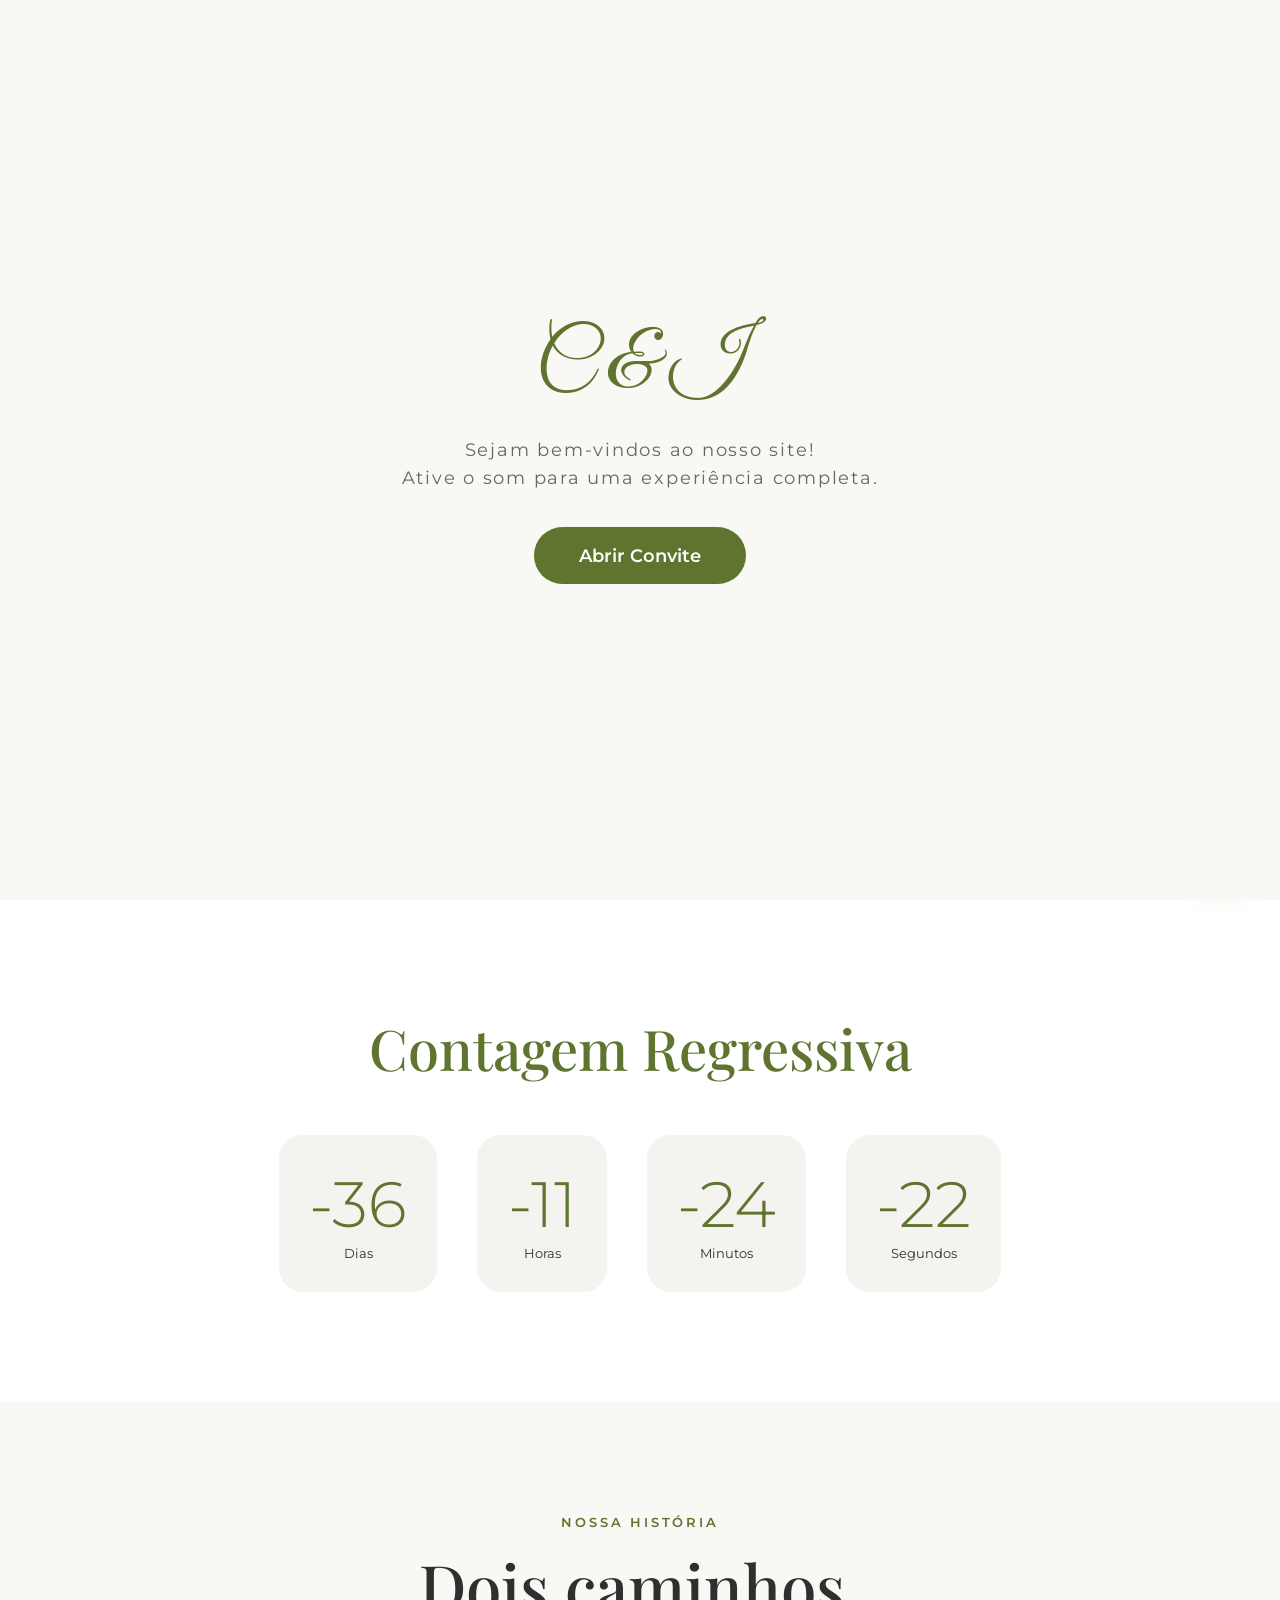
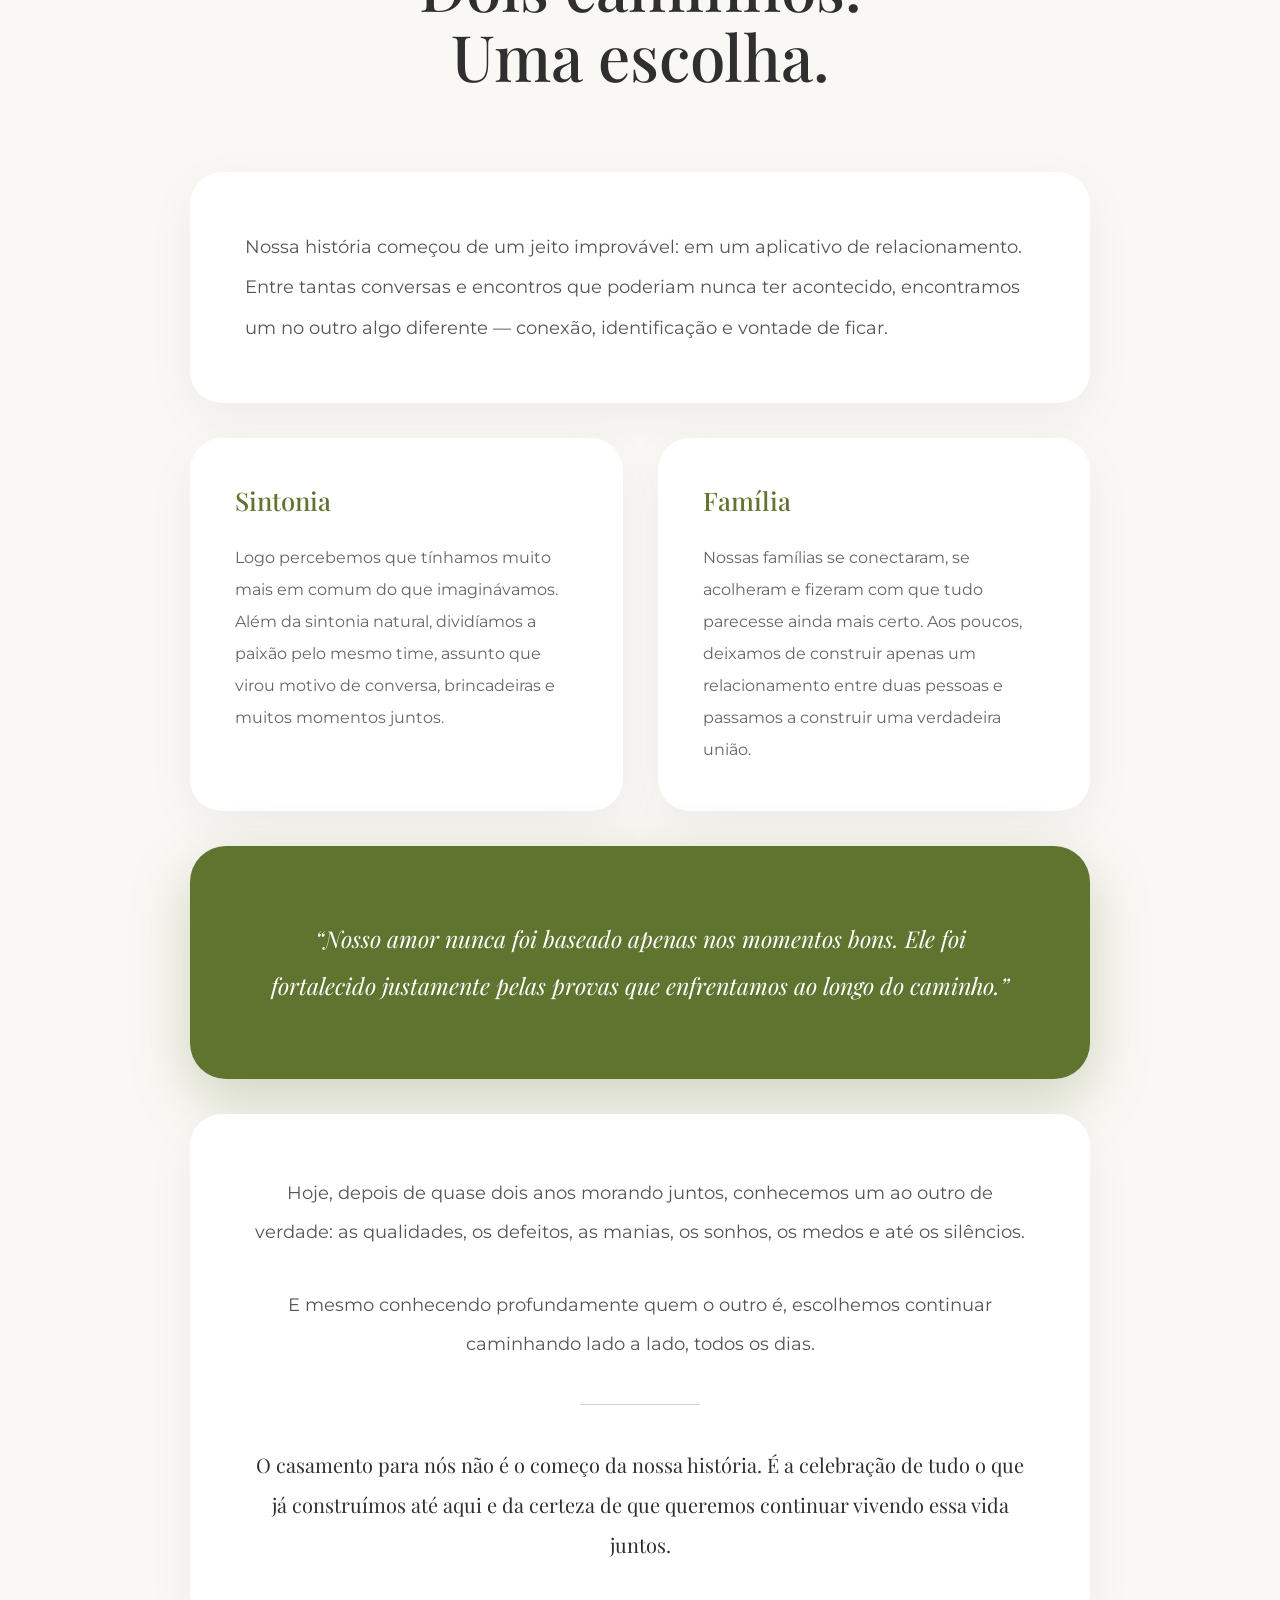
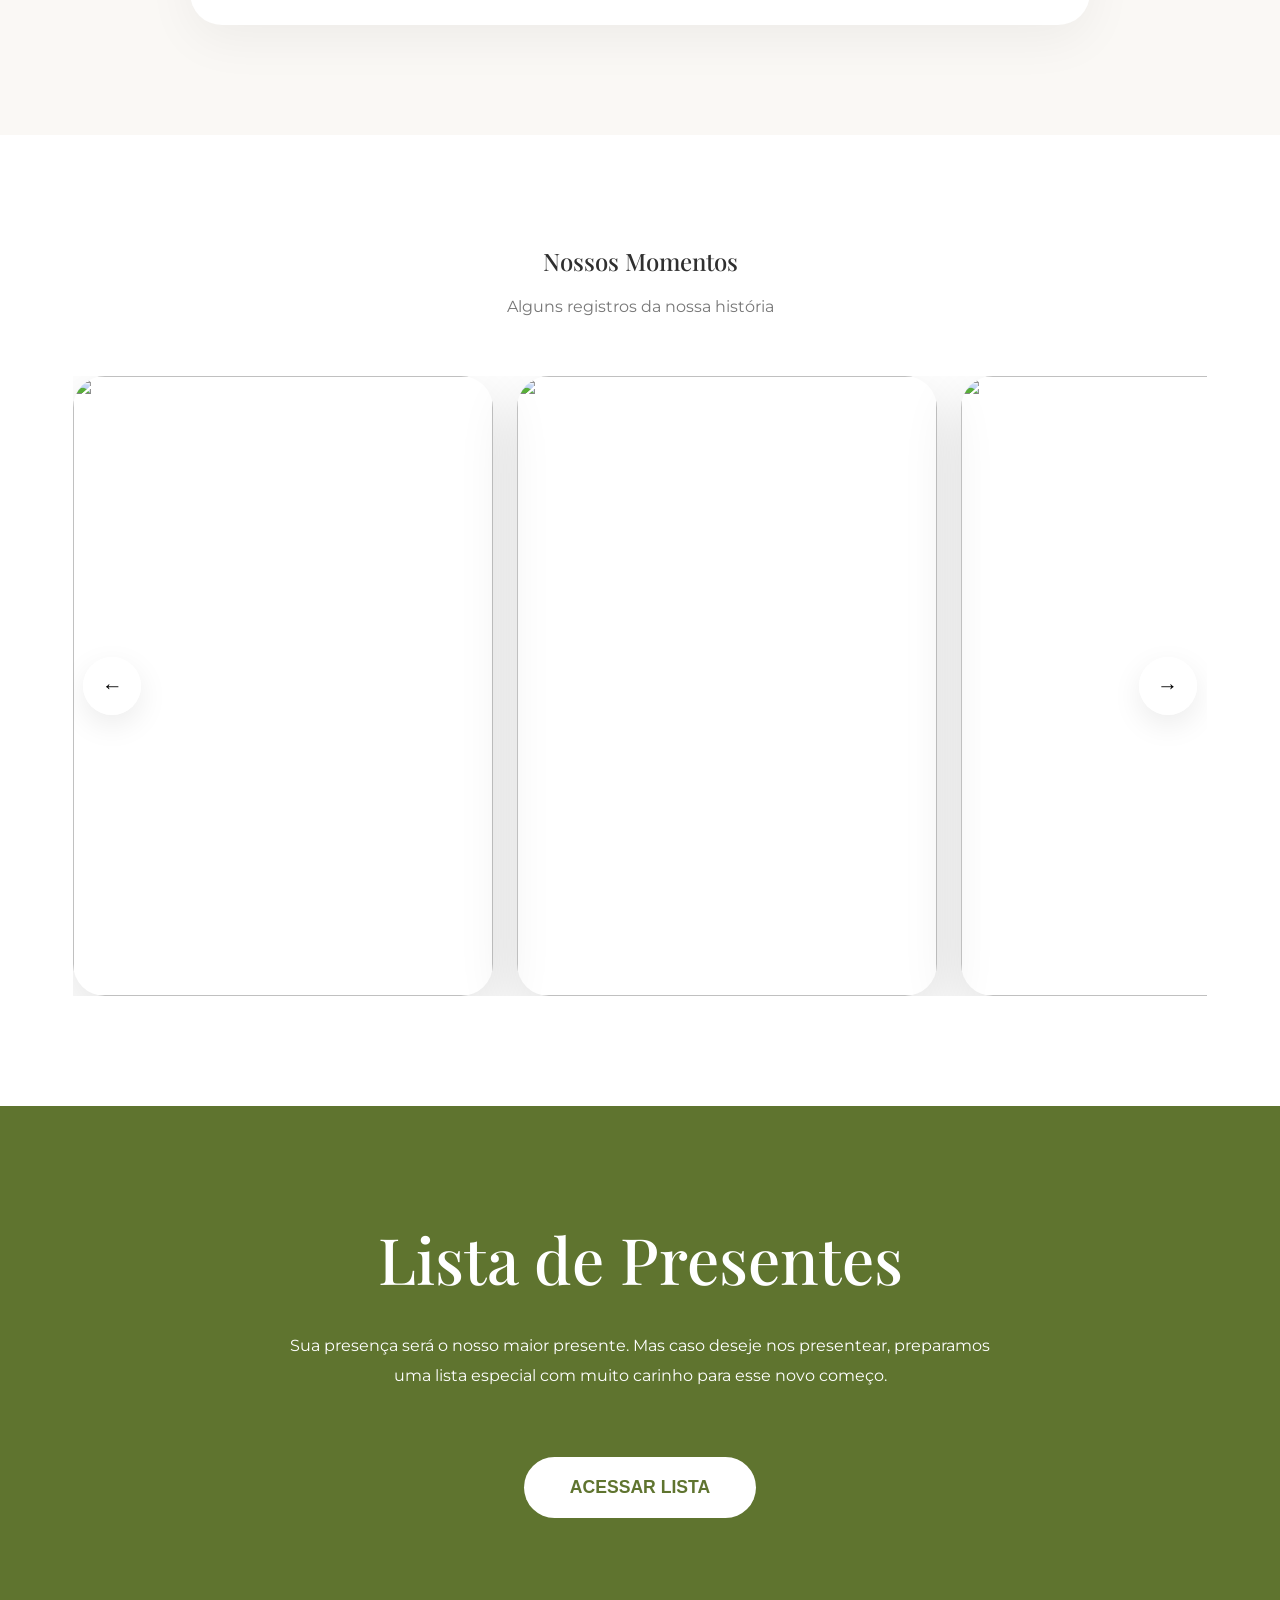
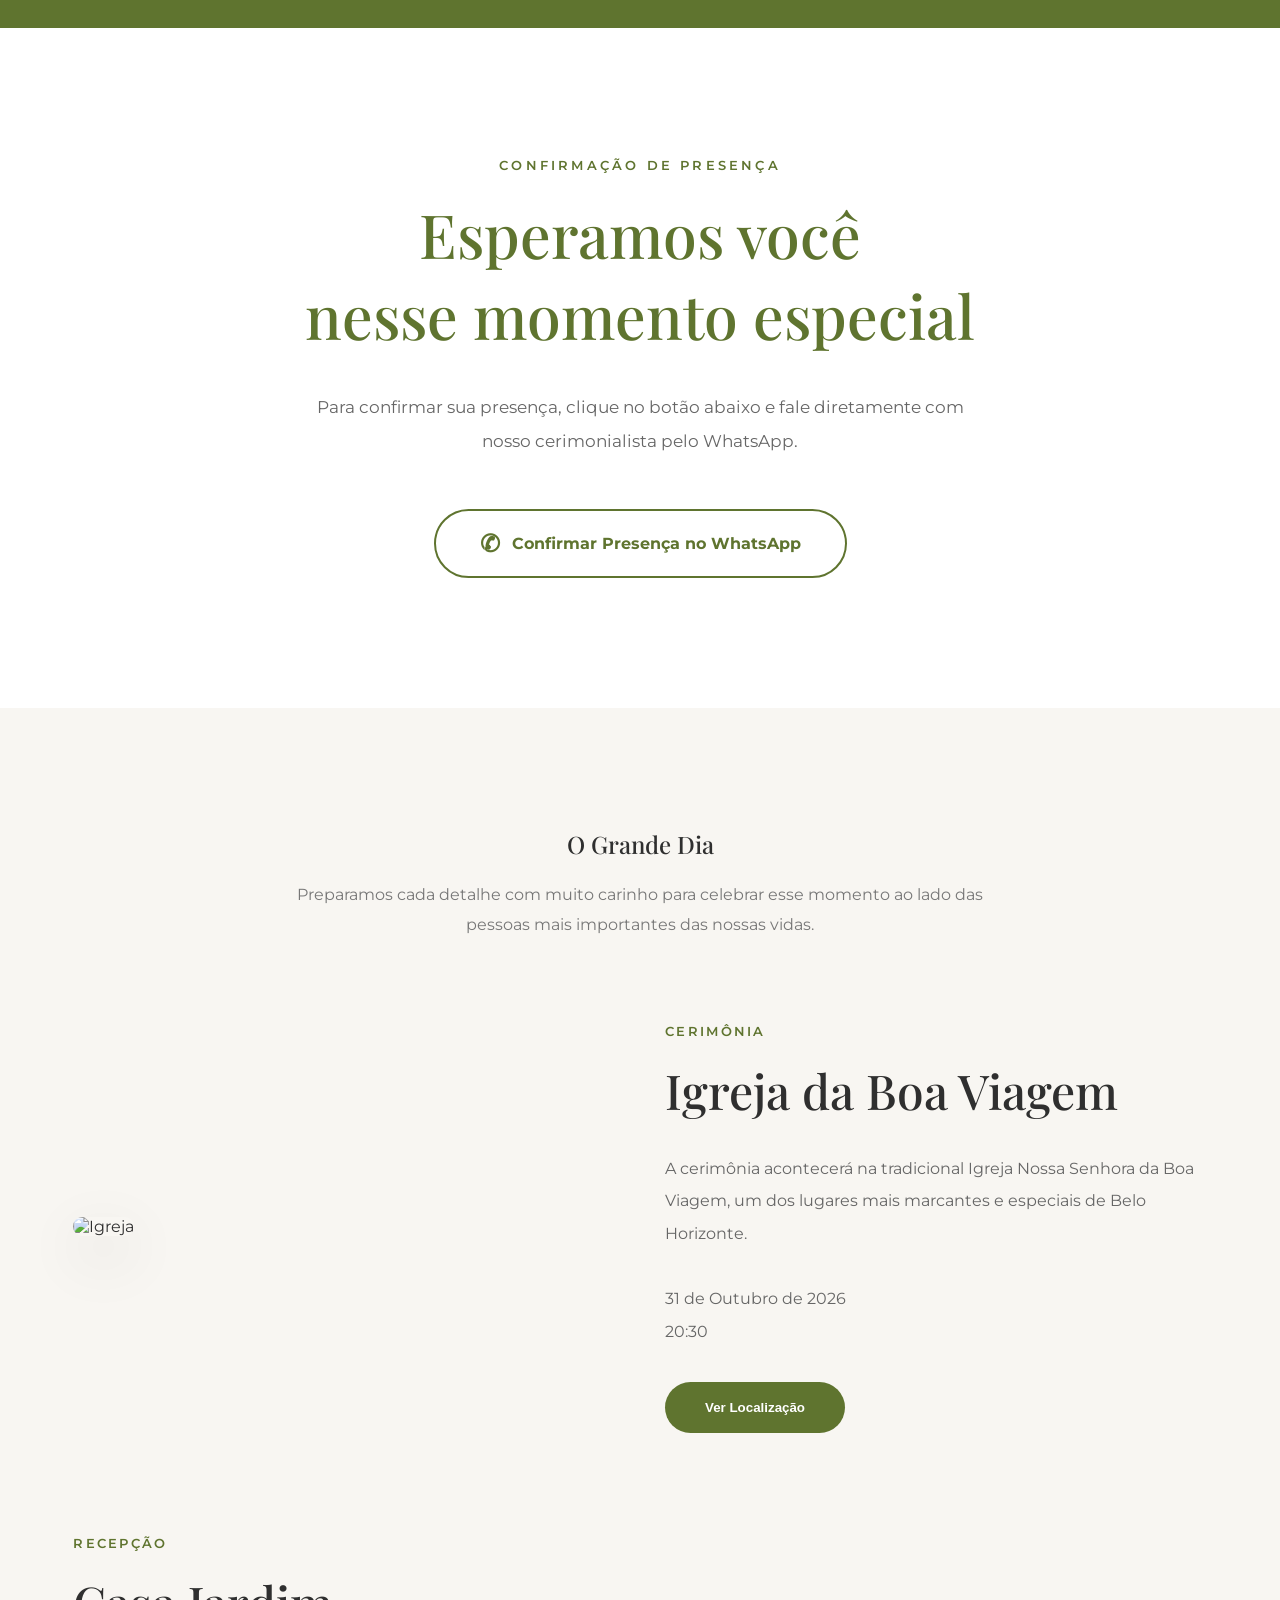
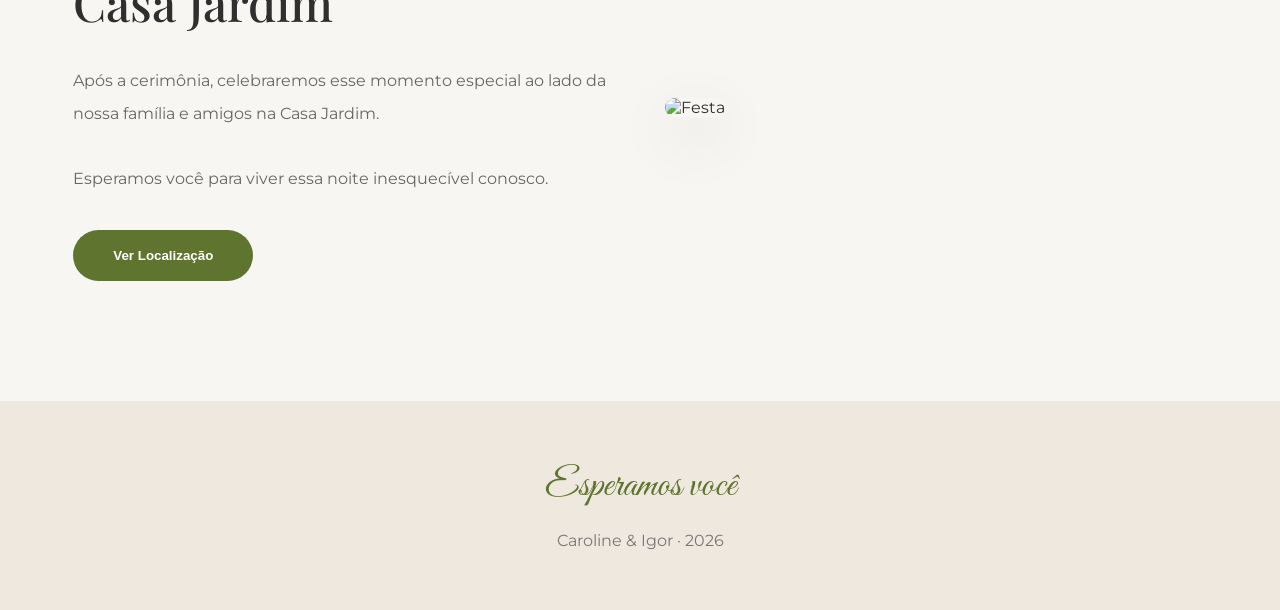
==== commit 6b09cc83: "Update index.html" ====
--- a/index.html
+++ b/index.html
@@ -202,46 +202,28 @@
     <div class="grid-gifts">
       <div class="gift-card"><img src="https://images.unsplash.com/photo-1579621970588-a35d0e7ab9b6?w=400" alt="Item"><h3>Vaquinha para ajudar os noivos quebrados</h3><div class="price">R$ 5.353,23</div><button class="buy-btn" onclick="openPixModal('Vaquinha para ajudar os noivos quebrados', '5.353,23')">Comprar</button></div>
       <div class="gift-card"><img src="https://images.unsplash.com/photo-1472214103451-9374bd1c798e?w=400" alt="Item"><h3>Deus te iluminou e você resolveu dar uma boa ajuda na nossa lua de mel</h3><div class="price">R$ 3.829,87</div><button class="buy-btn" onclick="openPixModal('Ajuda na lua de mel', '3.829,87')">Comprar</button></div>
-      <div class="gift-card"><img src="https://images.unsplash.com/photo-1541592102781-ef0f10d72379?w=400" alt="Item"><h3>Quer apostar que o noivo vai enfiar o pé na jaca na hora da cerimônia</h3><div class="price">R$ 2.306,51</div><button class="buy-btn" onclick="openPixModal('Aposta pe na jaca', '2.306,51')">Comprar</button></div>
-      <div class="gift-card"><img src="https://images.unsplash.com/photo-1595126745145-2b4742617f1a?w=400" alt="Item"><h3>Gravata virtual</h3><div class="price">R$ 1.544,26</div><button class="buy-btn" onclick="openPixModal('Gravata virtual', '1.544,26')">Comprar</button></div>
-      
-      <div class="gift-card"><img src="https://images.unsplash.com/photo-1522337360788-8b13dee7a37e?w=400" alt="Item"><h3>Depilação para o noivo</h3><div class="price">R$ 935,37</div><button class="buy-btn" onclick="openPixModal('Depilacao para o noivo', '935,37')">Comprar</button></div>
-      <div class="gift-card"><img src="https://images.unsplash.com/photo-1517438322307-e67111335449?w=400" alt="Item"><h3>Saco e luva de boxe para os noivos aliviarem a tensão</h3><div class="price">R$ 935,37</div><button class="buy-btn" onclick="openPixModal('Boxe para tensao', '935,37')">Comprar</button></div>
-      <div class="gift-card"><img src="https://images.unsplash.com/photo-1515488042361-404e9250afef?w=400" alt="Item"><h3>Cinco... calma, é só brincadeira</h3><div class="price">R$ 807,19</div><button class="buy-btn" onclick="openPixModal('Cinco calma e brincadeira', '807,19')">Comprar</button></div>
-      <div class="gift-card"><img src="https://images.unsplash.com/photo-1563089145-599997674d42?w=400" alt="Item"><h3>Conjunto de sabres de luz para o casal</h3><div class="price">R$ 783,15</div><button class="buy-btn" onclick="openPixModal('Sabres de luz', '783,15')">Comprar</button></div>
-      
-      <div class="gift-card"><img src="https://images.unsplash.com/photo-1610890716171-6b1bb98ffd09?w=400" alt="Item"><h3>Coleção de livros de rpg</h3><div class="price">R$ 630,93</div><button class="buy-btn" onclick="openPixModal('Livros de rpg', '630,93')">Comprar</button></div>
-      <div class="gift-card"><img src="https://images.unsplash.com/photo-1447933601403-0c6688de566e?w=400" alt="Item"><h3>1kg de café</h3><div class="price">R$ 584,00</div><button class="buy-btn" onclick="openPixModal('1kg de cafe', '584,00')">Comprar</button></div>
-      <div class="gift-card"><img src="https://images.unsplash.com/photo-1534438327276-14e5300c3a48?w=400" alt="Item"><h3>Academia para os noivos entrarem em forma depois da lua de mel</h3><div class="price">R$ 570,27</div><button class="buy-btn" onclick="openPixModal('Academia pos lua de mel', '570,27')">Comprar</button></div>
-      <div class="gift-card"><img src="https://images.unsplash.com/photo-1546069901-ba9599a7e63c?w=400" alt="Item"><h3>1 mês de almoço garantido em casa</h3><div class="price">R$ 478,71</div><button class="buy-btn" onclick="openPixModal('1 mes de almoco garantido', '478,71')">Comprar</button></div>
-      
-      <div class="gift-card"><img src="https://images.unsplash.com/photo-1504148455328-c376907d081c?w=400" alt="Item"><h3>Acessório para cortar a unha do dedão do noivo</h3><div class="price">R$ 478,71</div><button class="buy-btn" onclick="openPixModal('Cortador de unha do noivo', '478,71')">Comprar</button></div>
-      <div class="gift-card"><img src="https://images.unsplash.com/photo-1496843916299-590492c751f4?w=400" alt="Item"><h3>Festa de despedida da noiva</h3><div class="price">R$ 478,71</div><button class="buy-btn" onclick="openPixModal('Despedida da noiva', '478,71')">Comprar</button></div>
-      <div class="gift-card"><img src="https://images.unsplash.com/photo-1514525253161-7a46d19cd819?w=400" alt="Item"><h3>Festa de despedida do noivo</h3><div class="price">R$ 478,71</div><button class="buy-btn" onclick="openPixModal('Despedida do noivo', '478,71')">Comprar</button></div>
-      <div class="gift-card"><img src="https://images.unsplash.com/photo-1556910103-1c02745aae4d?w=400" alt="Item"><h3>Um curso de culinária básica para a noiva</h3><div class="price">R$ 478,71</div><button class="buy-btn" onclick="openPixModal('Curso culinaria noiva', '478,71')">Comprar</button></div>
-      
-      <div class="gift-card"><img src="https://images.unsplash.com/photo-1540555700478-4be289fbecef?w=400" alt="Item"><h3>Massagem relaxante para o noivo depois de ver a conta do casamento</h3><div class="price">R$ 402,03</div><button class="buy-btn" onclick="openPixModal('Massagem para o noivo', '402,03')">Comprar</button></div>
-      <div class="gift-card"><img src="https://images.unsplash.com/photo-1603233801261-26df4e334522?w=400" alt="Item"><h3>Cura da ressaca para o noivo</h3><div class="price">R$ 365,40</div><button class="buy-btn" onclick="openPixModal('Cura da ressaca do noivo', '365,40')">Comprar</button></div>
-      <div class="gift-card"><img src="https://images.unsplash.com/photo-1508700115892-45ecd05ae2ad?w=400" alt="Item"><h3>Um curso de forró para o noivo</h3><div class="price">R$ 326,49</div><button class="buy-btn" onclick="openPixModal('Curso de forro noivo', '326,49')">Comprar</button></div>
+      <div class="gift-card"><img src="https://images.unsplash.com/photo-1541592102781-ef0f10d72379?w=400" alt="Item"><h3>Quer apostar que o Igor vai enfiar o pé na jaca na hora da cerimônia</h3><div class="price">R$ 2.306,51</div><button class="buy-btn" onclick="openPixModal('Aposta pe na jaca do Igor', '2.306,51')">Comprar</button></div>
+      <div class="gift-card"><img src="https://images.unsplash.com/photo-1595126745145-2b4742617f1a?w=400" alt="Item"><h3>Cota "Tio Rico da Lancha" - Patrocínio VIP da Lua de Mel</h3><div class="price">R$ 1.544,26</div><button class="buy-btn" onclick="openPixModal('Veio da lancha', '1.544,26')">Comprar</button></div>
+      
+      <div class="gift-card"><img src="https://images.unsplash.com/photo-1522337360788-8b13dee7a37e?w=400" alt="Item"><h3>Depilação para o Igor</h3><div class="price">R$ 935,37</div><button class="buy-btn" onclick="openPixModal('Depilacao para o Igor', '935,37')">Comprar</button></div>
+      <div class="gift-card"><img src="https://images.unsplash.com/photo-1517438322307-e67111335449?w=400" alt="Item"><h3>Passagem de fuga caso a Carol ou o Igor surtem no altar</h3><div class="price">R$ 935,37</div><button class="buy-btn" onclick="openPixModal('Passagem de fuga do altar', '935,37')">Comprar</button></div>
+      <div class="gift-card"><img src="https://images.unsplash.com/photo-1563089145-599997674d42?w=400" alt="Item"><h3>Ar condicionado porque o Igor não sua muito, ele sua demais!</h3><div class="price">R$ 783,15</div><button class="buy-btn" onclick="openPixModal('Ar condicionado', '783,15')">Comprar</button></div>
+      <div class="gift-card"><img src="https://images.unsplash.com/photo-1610890716171-6b1bb98ffd09?w=400" alt="Item"><h3>Remédios de enxaqueca para a Carol publicar mais artigos</h3><div class="price">R$ 630,93</div><button class="buy-btn" onclick="openPixModal('Remedios de enxaqueca', '630,93')">Comprar</button></div>
+      
+      <div class="gift-card"><img src="https://images.unsplash.com/photo-1546069901-ba9599a7e63c?w=400" alt="Item"><h3>1 mês de almoço garantido em casa e a Carol concentrar na Nini</h3><div class="price">R$ 478,71</div><button class="buy-btn" onclick="openPixModal('1 mes de almoco garantido', '478,71')">Comprar</button></div>
+      <div class="gift-card"><img src="https://images.unsplash.com/photo-1504148455328-c376907d081c?w=400" alt="Item"><h3>Acessório para cortar a unha do dedão do Igor</h3><div class="price">R$ 478,71</div><button class="buy-btn" onclick="openPixModal('Cortador de unha do Igor', '478,71')">Comprar</button></div>
+      <div class="gift-card"><img src="https://images.unsplash.com/photo-1496843916299-590492c751f4?w=400" alt="Item"><h3>Cota "Eu ia dar uma AirFryer, mas o PIX é muito mais fácil"</h3><div class="price">R$ 478,71</div><button class="buy-btn" onclick="openPixModal('Pix da AirFrier', '478,71')">Comprar</button></div>
+      <div class="gift-card"><img src="https://images.unsplash.com/photo-1556910103-1c02745aae4d?w=400" alt="Item"><h3>Fita isolante para calar a boca do padrinho que bebeu demais</h3><div class="price">R$ 478,71</div><button class="buy-btn" onclick="openPixModal('Fita isolante para calar o padrinho', '478,71')">Comprar</button></div>
+      
+      <div class="gift-card"><img src="https://images.unsplash.com/photo-1540555700478-4be289fbecef?w=400" alt="Item"><h3>Massagem relaxante para o Igor depois de ver a conta do casamento</h3><div class="price">R$ 402,03</div><button class="buy-btn" onclick="openPixModal('Massagem para o noivo', '402,03')">Comprar</button></div>
       <div class="gift-card"><img src="https://images.unsplash.com/photo-1532634922-8fe0b757fb13?w=400" alt="Item"><h3>Máscara de gás para trocar as fraldas do futuro filho</h3><div class="price">R$ 324,20</div><button class="buy-btn" onclick="openPixModal('Mascara de gas fraldas', '324,20')">Comprar</button></div>
-      
-      <div class="gift-card"><img src="https://images.unsplash.com/photo-1434091873044-87dfde025b7a?w=400" alt="Item"><h3>Ter o cunhado como piloto da nossa lua de mel</h3><div class="price">R$ 249,80</div><button class="buy-btn" onclick="openPixModal('Cunhado piloto', '249,80')">Comprar</button></div>
-      <div class="gift-card"><img src="https://images.unsplash.com/photo-1481137314489-083025211a11?w=400" alt="Item"><h3>Ver a noiva em pânico</h3><div class="price">R$ 249,80</div><button class="buy-btn" onclick="openPixModal('Ver a noiva em panico', '249,80')">Comprar</button></div>
-      <div class="gift-card"><img src="https://images.unsplash.com/photo-1524661135-423995f22d0b?w=400" alt="Item"><h3>Guia para a noiva</h3><div class="price">R$ 204,02</div><button class="buy-btn" onclick="openPixModal('Guia para a noiva', '204,02')">Comprar</button></div>
-      <div class="gift-card"><img src="https://images.unsplash.com/photo-1532635241-17e820add50a?w=400" alt="Item"><h3>Cerveja enquanto o noivo espera a noiva voltar das compras</h3><div class="price">R$ 202,88</div><button class="buy-btn" onclick="openPixModal('Cerveja de espera', '202,88')">Comprar</button></div>
-      
-      <div class="gift-card"><img src="https://images.unsplash.com/photo-1470337458703-46ad1756a187?w=400" alt="Item"><h3>Happy hour no bar antes do casório</h3><div class="price">R$ 202,88</div><button class="buy-btn" onclick="openPixModal('Happy hour antes casorio', '202,88')">Comprar</button></div>
-      <div class="gift-card"><img src="https://images.unsplash.com/photo-1522337660859-02fbefca4702?w=400" alt="Item"><h3>Kit de primeiros socorros para a noiva</h3><div class="price">R$ 202,88</div><button class="buy-btn" onclick="openPixModal('Kit primeiros socorros', '202,88')">Comprar</button></div>
+      <div class="gift-card"><img src="https://images.unsplash.com/photo-1481137314489-083025211a11?w=400" alt="Item"><h3>Ver a Carol em pânico</h3><div class="price">R$ 249,80</div><button class="buy-btn" onclick="openPixModal('Ver a Carol em panico', '249,80')">Comprar</button></div>
+      <div class="gift-card"><img src="https://images.unsplash.com/photo-1532635241-17e820add50a?w=400" alt="Item"><h3>Não poderia faltar as comprinhas na Shein!!!</h3><div class="price">R$ 210,88</div><button class="buy-btn" onclick="openPixModal('Comprinhas da Shein', '210,88')">Comprar</button></div>
+      
+      <div class="gift-card"><img src="https://images.unsplash.com/photo-1522337660859-02fbefca4702?w=400" alt="Item"><h3>Kit de primeiros socorros para a Carol</h3><div class="price">R$ 202,90</div><button class="buy-btn" onclick="openPixModal('Kit primeiros socorros', '202,90')">Comprar</button></div>
       <div class="gift-card"><img src="https://images.unsplash.com/photo-1540569014015-19a7be504e3a?w=400" alt="Item"><h3>Capacete contra rolo de macarrão</h3><div class="price">R$ 190,29</div><button class="buy-btn" onclick="openPixModal('Capacete contra rolo', '190,29')">Comprar</button></div>
-      <div class="gift-card"><img src="https://images.unsplash.com/photo-1600585154340-be6161a56a0c?w=400" alt="Item"><h3>Rolo de macarrão para a noiva utilizar quando necessário</h3><div class="price">R$ 189,14</div><button class="buy-btn" onclick="openPixModal('Rolo de macarrao da noiva', '189,14')">Comprar</button></div>
-      
-      <div class="gift-card"><img src="https://images.unsplash.com/photo-1542010589-059d7f304e28?w=400" alt="Item"><h3>Curso de culinária para noivo</h3><div class="price">R$ 183,42</div><button class="buy-btn" onclick="openPixModal('Curso culinaria noivo', '183,42')">Comprar</button></div>
-      <div class="gift-card"><img src="https://images.unsplash.com/photo-1511707171634-5f897ff02aa9?w=400" alt="Item"><h3>Crédito de celular para os noivos ligarem para seus parentes</h3><div class="price">R$ 182,28</div><button class="buy-btn" onclick="openPixModal('Credito de celular', '182,28')">Comprar</button></div>
-      <div class="gift-card"><img src="https://images.unsplash.com/photo-1569336415962-a4bd9f69cd83?w=400" alt="Item"><h3>Cota para pagar prejuízos da viagem</h3><div class="price">R$ 174,27</div><button class="buy-btn" onclick="openPixModal('Prejuizos da viagem', '174,27')">Comprar</button></div>
-      <div class="gift-card"><img src="https://images.unsplash.com/photo-1533105079780-92b9be482077?w=400" alt="Item"><h3>Decoração do carro com balões para o dia do casamento</h3><div class="price">R$ 174,27</div><button class="buy-btn" onclick="openPixModal('Decoracao carro baloes', '174,27')">Comprar</button></div>
-      
-      <div class="gift-card"><img src="https://images.unsplash.com/photo-1563453392212-326f5e854473?w=400" alt="Item"><h3>Garanta a "internet" banda larga por 1 mês na casa nova dos noivos</h3><div class="price">R$ 174,27</div><button class="buy-btn" onclick="openPixModal('Internet banda larga', '174,27')">Comprar</button></div>
-      <div class="gift-card"><img src="https://images.unsplash.com/photo-1518133680790-399fcd6a3b2b?w=400" alt="Item"><h3>Raspadinha da sorte</h3><div class="price">R$ 174,27</div><button class="buy-btn" onclick="openPixModal('Raspadinha da sorte', '174,27')">Comprar</button></div>
+      <div class="gift-card"><img src="https://images.unsplash.com/photo-1600585154340-be6161a56a0c?w=400" alt="Item"><h3>Rolo de macarrão para a Carol utilizar quando necessário</h3><div class="price">R$ 189,55</div><button class="buy-btn" onclick="openPixModal('Rolo de macarrao da Carol', '189,55')">Comprar</button></div>
+      <div class="gift-card"><img src="https://images.unsplash.com/photo-1542010589-059d7f304e28?w=400" alt="Item"><h3>Curso de culinária para Igor</h3><div class="price">R$ 149,90</div><button class="buy-btn" onclick="openPixModal('Curso culinaria Igor', '149,90')">Comprar</button></div>
     </div>
     <footer style="margin-top: 40px;">
       <h3 style="font-size:2rem; color:#5F742F; font-family: 'Great Vibes', cursive;">Obrigado pelo carinho!</h3>
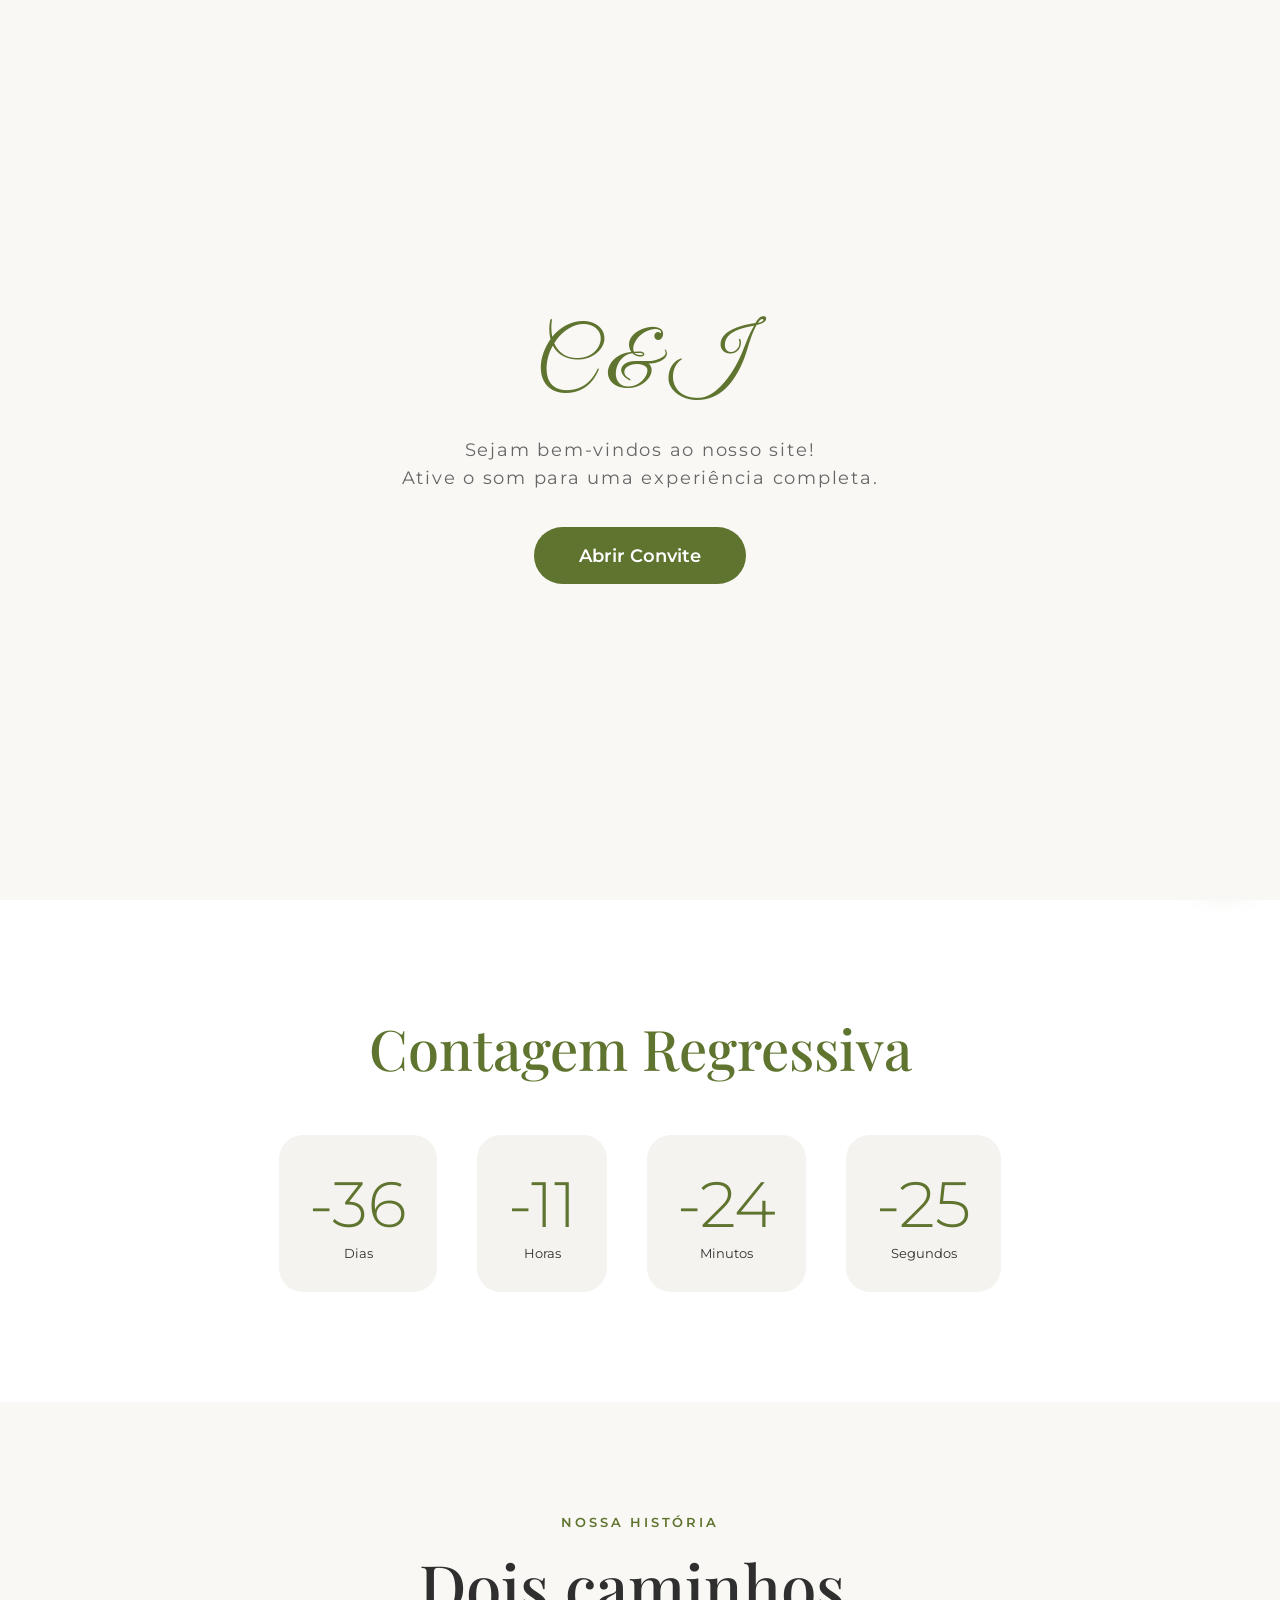
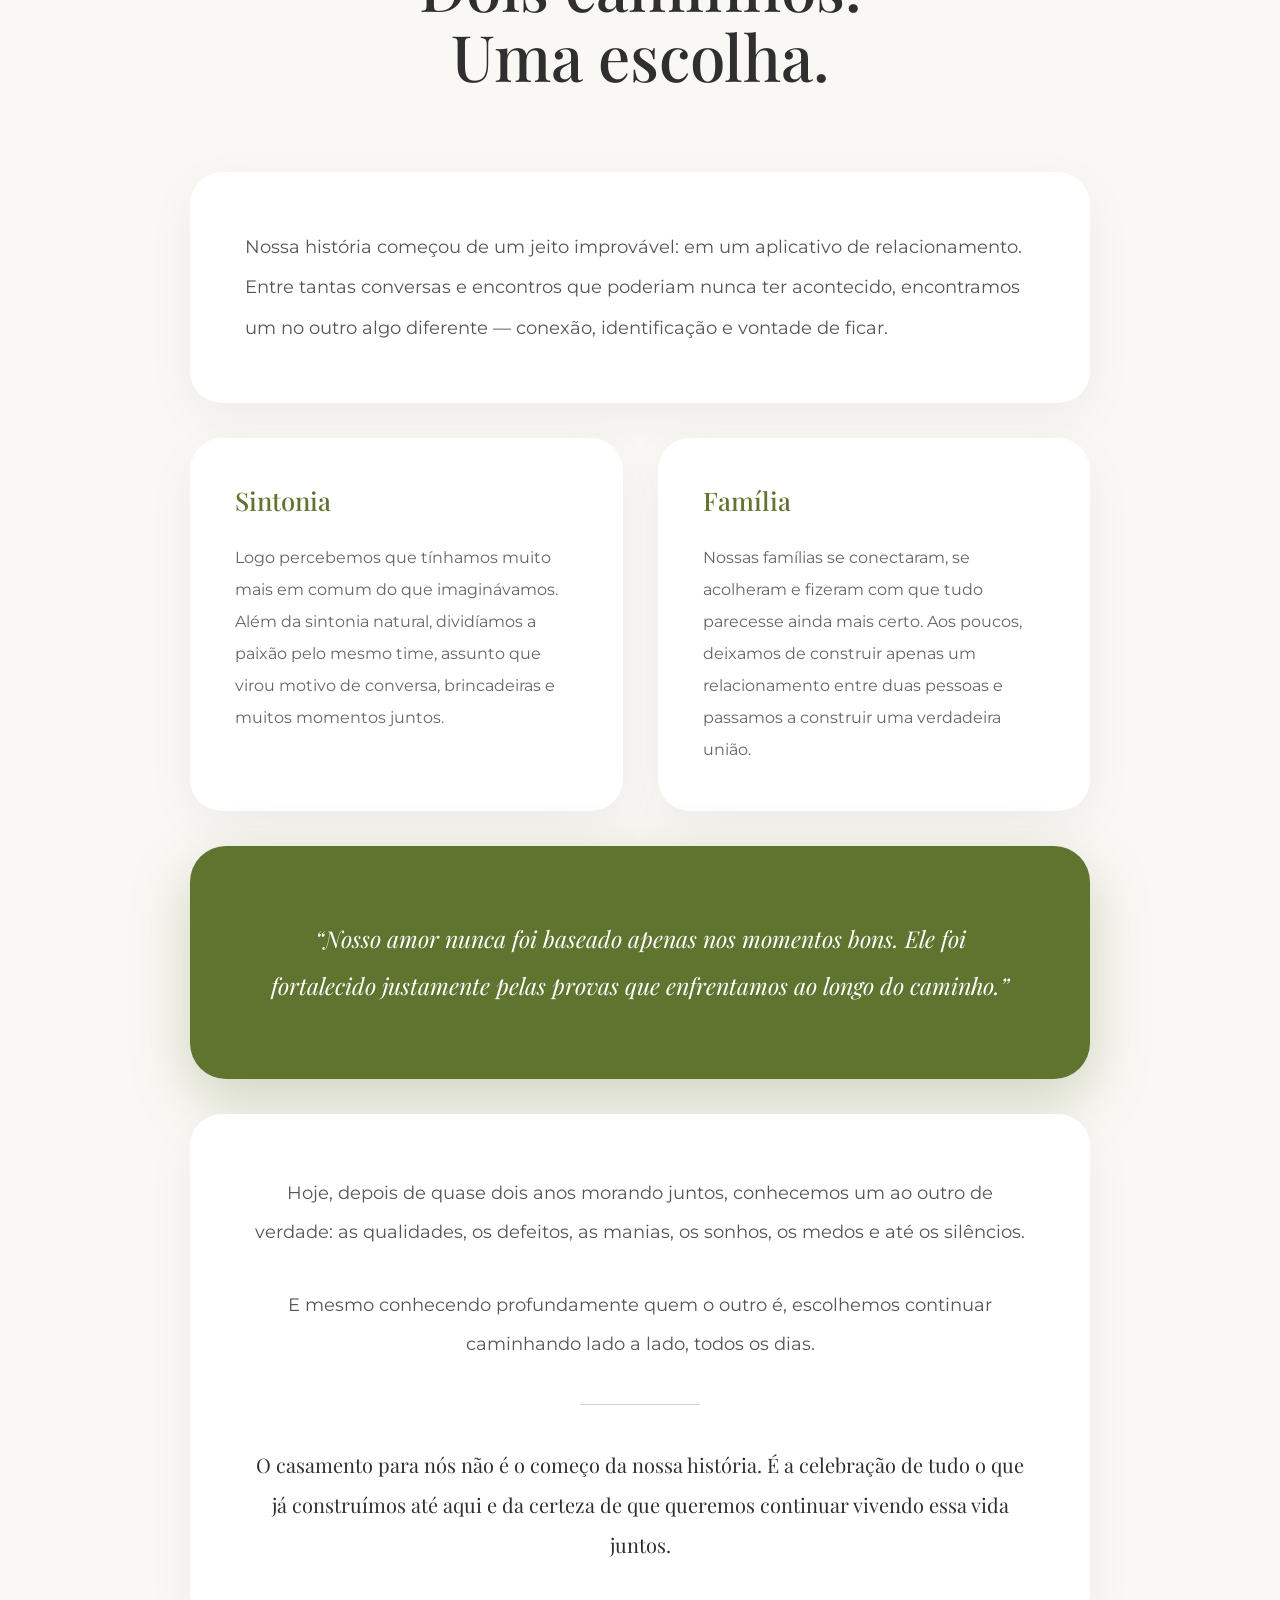
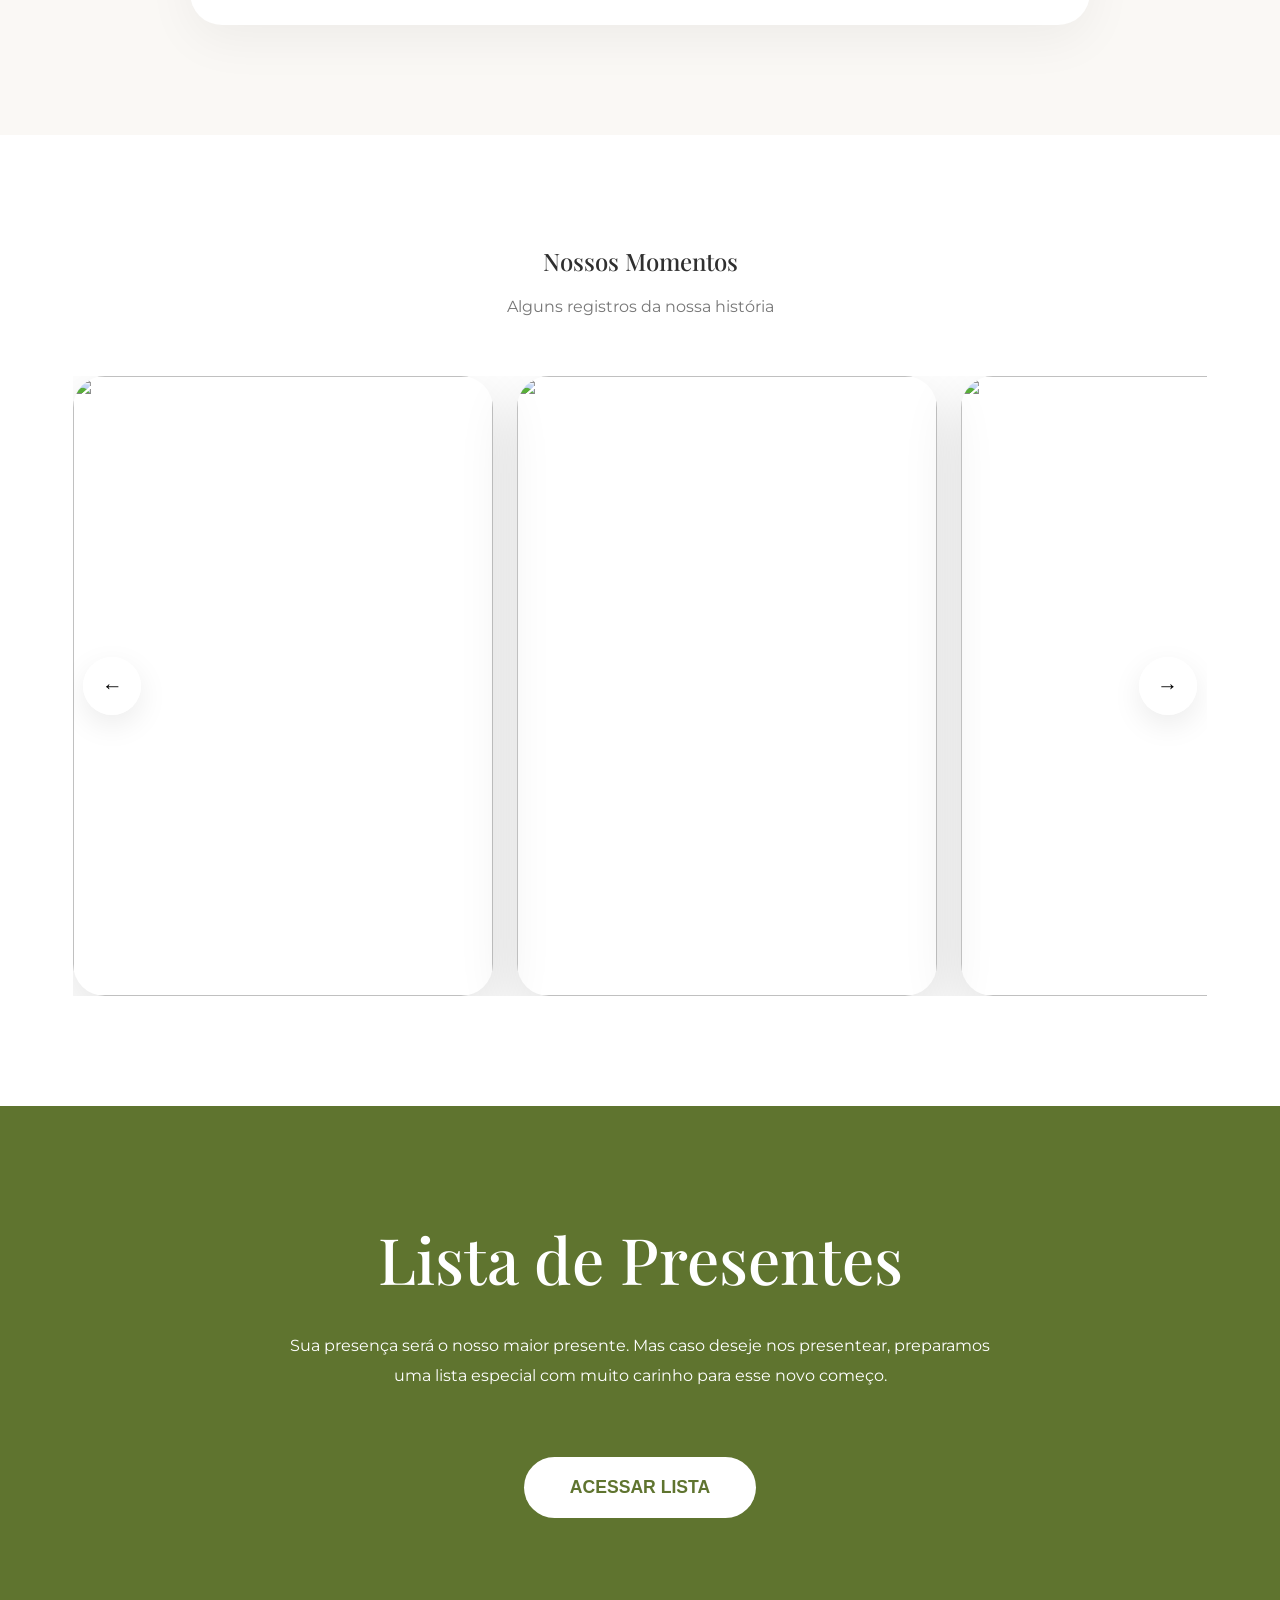
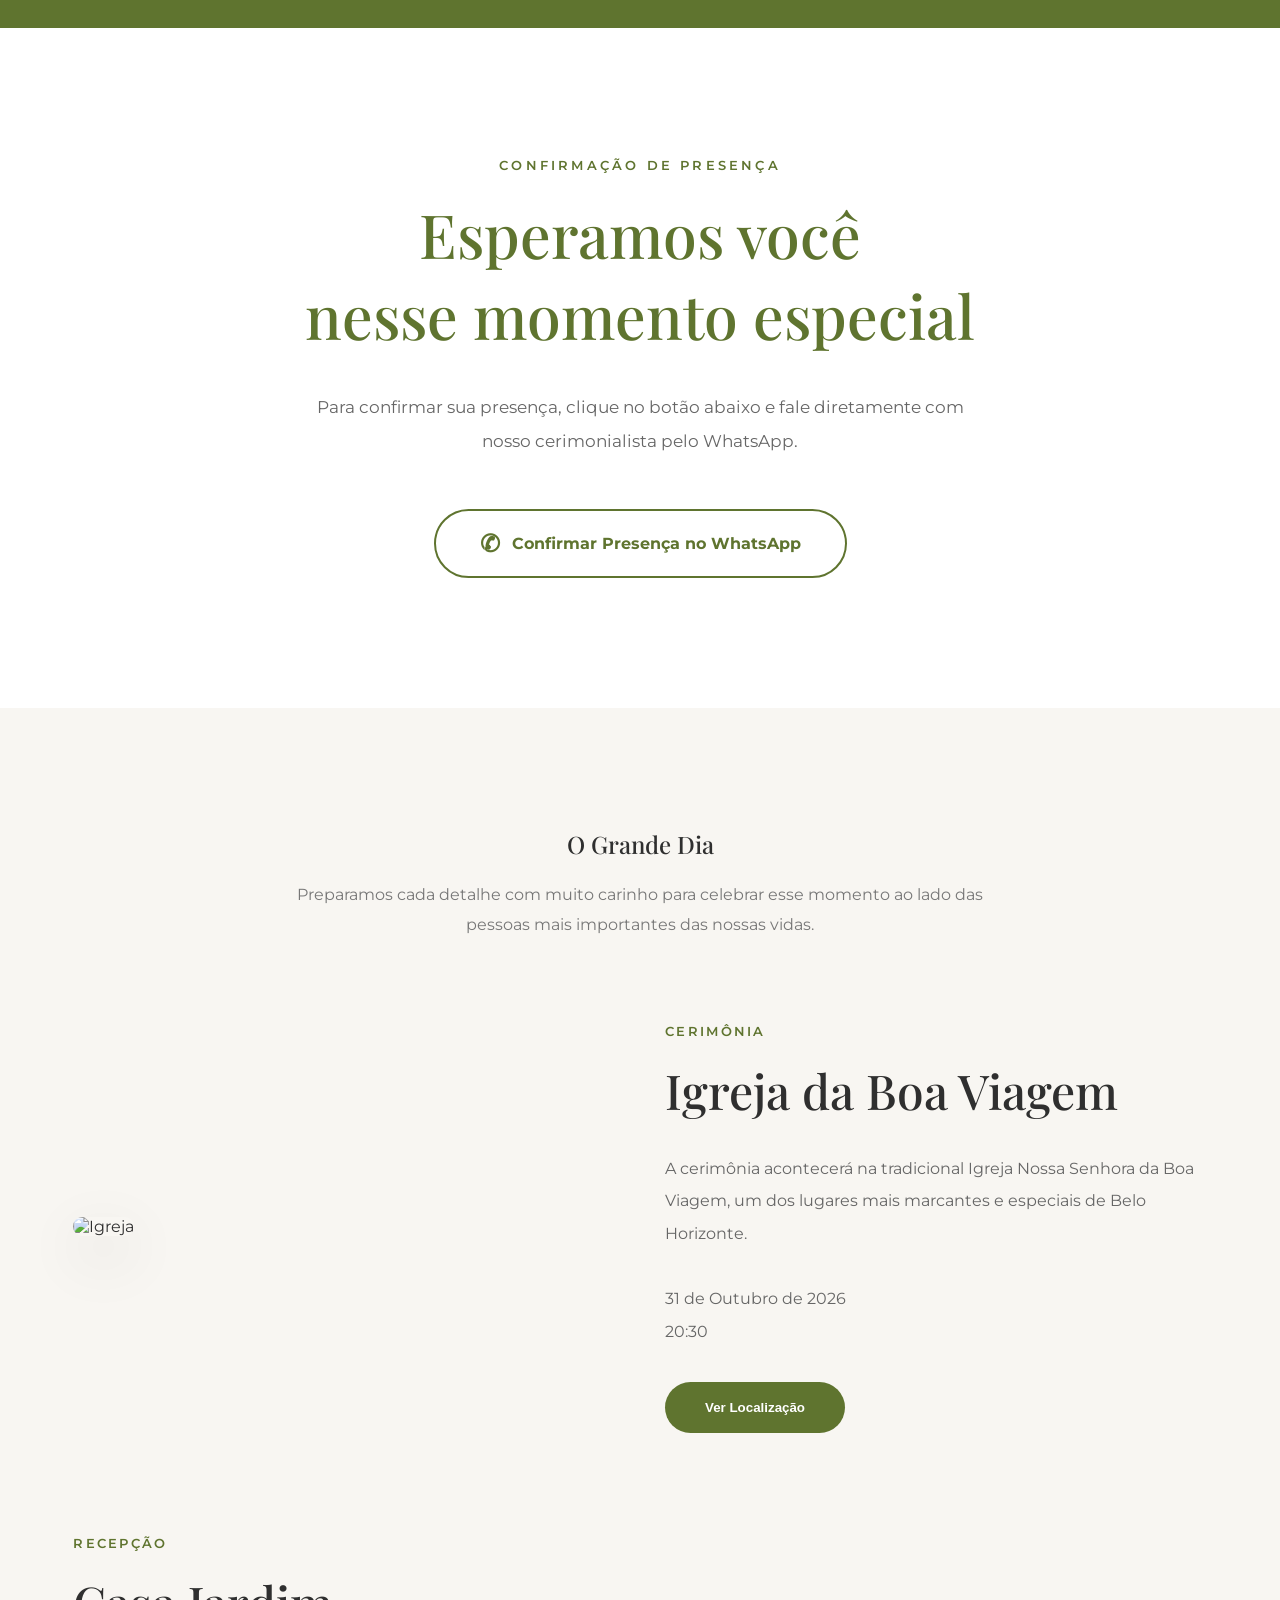
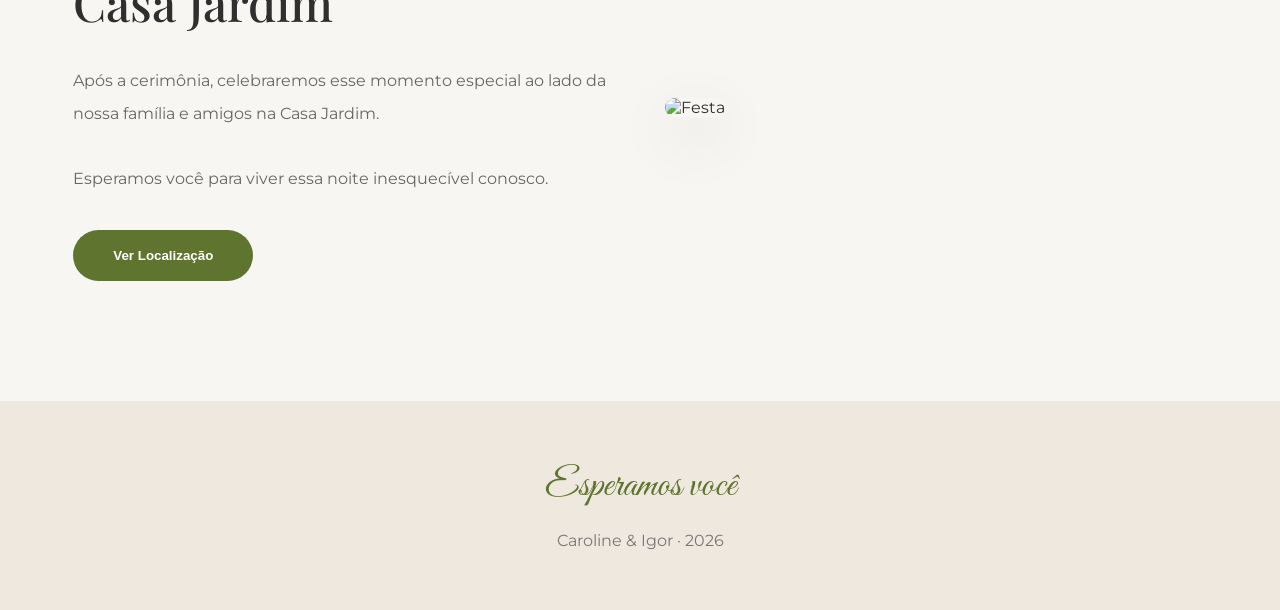
==== commit eff515a3: "Update index.html" ====
--- a/index.html
+++ b/index.html
@@ -200,7 +200,7 @@
     </div>
 
     <div class="grid-gifts">
-      <div class="gift-card"><img src="https://images.unsplash.com/photo-1579621970588-a35d0e7ab9b6?w=400" alt="Item"><h3>Vaquinha para ajudar os noivos quebrados</h3><div class="price">R$ 5.353,23</div><button class="buy-btn" onclick="openPixModal('Vaquinha para ajudar os noivos quebrados', '5.353,23')">Comprar</button></div>
+      <div class="gift-card"><img src="https://drive.google.com/thumbnail?id=114p4XBbJRyiKd26K1wfkwE3BoW9wXSTB&sz=w400" alt="Item"><h3>Vaquinha para ajudar os noivos quebrados</h3><div class="price">R$ 5.353,23</div><button class="buy-btn" onclick="openPixModal('Vaquinha para ajudar os noivos quebrados', '5.353,23')">Comprar</button></div>
       <div class="gift-card"><img src="https://images.unsplash.com/photo-1472214103451-9374bd1c798e?w=400" alt="Item"><h3>Deus te iluminou e você resolveu dar uma boa ajuda na nossa lua de mel</h3><div class="price">R$ 3.829,87</div><button class="buy-btn" onclick="openPixModal('Ajuda na lua de mel', '3.829,87')">Comprar</button></div>
       <div class="gift-card"><img src="https://images.unsplash.com/photo-1541592102781-ef0f10d72379?w=400" alt="Item"><h3>Quer apostar que o Igor vai enfiar o pé na jaca na hora da cerimônia</h3><div class="price">R$ 2.306,51</div><button class="buy-btn" onclick="openPixModal('Aposta pe na jaca do Igor', '2.306,51')">Comprar</button></div>
       <div class="gift-card"><img src="https://images.unsplash.com/photo-1595126745145-2b4742617f1a?w=400" alt="Item"><h3>Cota "Tio Rico da Lancha" - Patrocínio VIP da Lua de Mel</h3><div class="price">R$ 1.544,26</div><button class="buy-btn" onclick="openPixModal('Veio da lancha', '1.544,26')">Comprar</button></div>
@@ -211,7 +211,7 @@
       <div class="gift-card"><img src="https://images.unsplash.com/photo-1610890716171-6b1bb98ffd09?w=400" alt="Item"><h3>Remédios de enxaqueca para a Carol publicar mais artigos</h3><div class="price">R$ 630,93</div><button class="buy-btn" onclick="openPixModal('Remedios de enxaqueca', '630,93')">Comprar</button></div>
       
       <div class="gift-card"><img src="https://images.unsplash.com/photo-1546069901-ba9599a7e63c?w=400" alt="Item"><h3>1 mês de almoço garantido em casa e a Carol concentrar na Nini</h3><div class="price">R$ 478,71</div><button class="buy-btn" onclick="openPixModal('1 mes de almoco garantido', '478,71')">Comprar</button></div>
-      <div class="gift-card"><img src="https://images.unsplash.com/photo-1504148455328-c376907d081c?w=400" alt="Item"><h3>Acessório para cortar a unha do dedão do Igor</h3><div class="price">R$ 478,71</div><button class="buy-btn" onclick="openPixModal('Cortador de unha do Igor', '478,71')">Comprar</button></div>
+      <div class="gift-card"><img src="https://drive.google.com/thumbnail?id=1l4s1pgbjaswqYHMrWvRlEMnEqvsPxx5d&sz=w400" alt="Item"><h3>Acessório para cortar a unha do dedão do Igor</h3><div class="price">R$ 478,71</div><button class="buy-btn" onclick="openPixModal('Cortador de unha do Igor', '478,71')">Comprar</button></div>
       <div class="gift-card"><img src="https://images.unsplash.com/photo-1496843916299-590492c751f4?w=400" alt="Item"><h3>Cota "Eu ia dar uma AirFryer, mas o PIX é muito mais fácil"</h3><div class="price">R$ 478,71</div><button class="buy-btn" onclick="openPixModal('Pix da AirFrier', '478,71')">Comprar</button></div>
       <div class="gift-card"><img src="https://images.unsplash.com/photo-1556910103-1c02745aae4d?w=400" alt="Item"><h3>Fita isolante para calar a boca do padrinho que bebeu demais</h3><div class="price">R$ 478,71</div><button class="buy-btn" onclick="openPixModal('Fita isolante para calar o padrinho', '478,71')">Comprar</button></div>
       
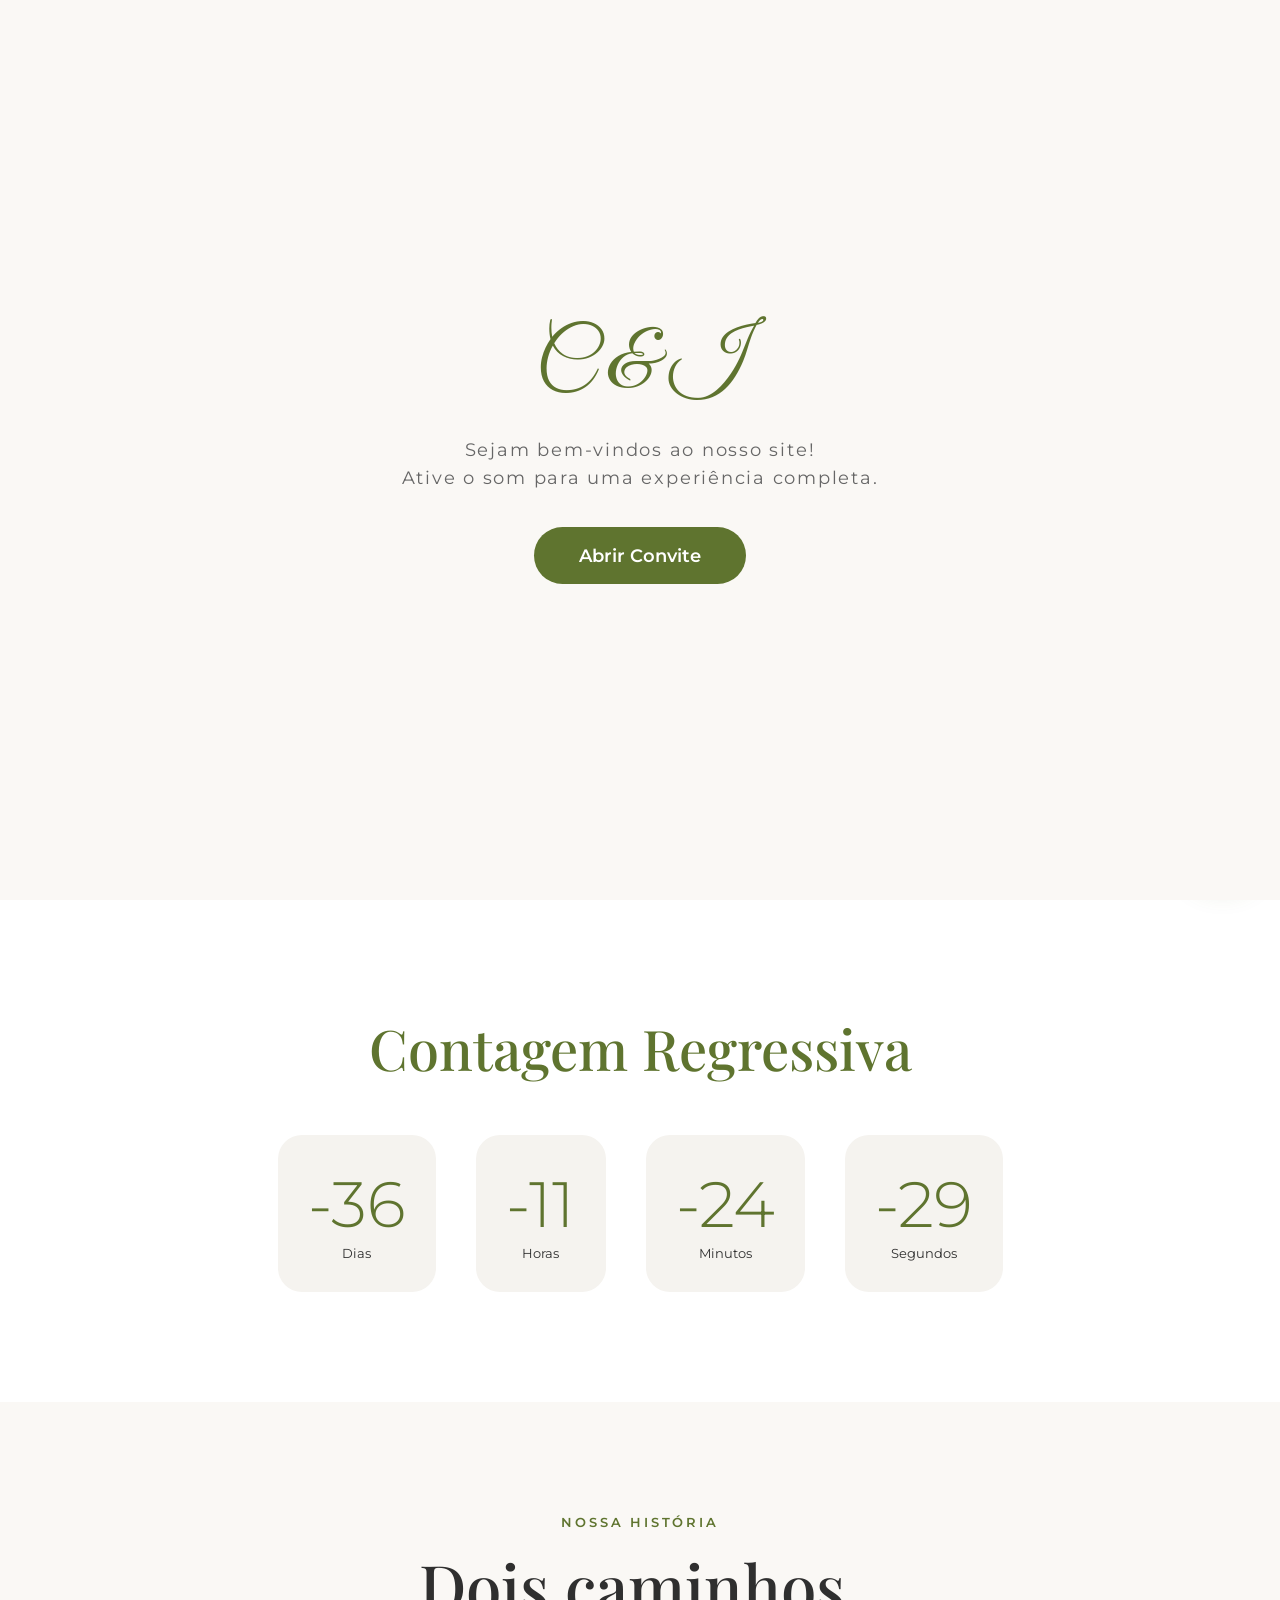
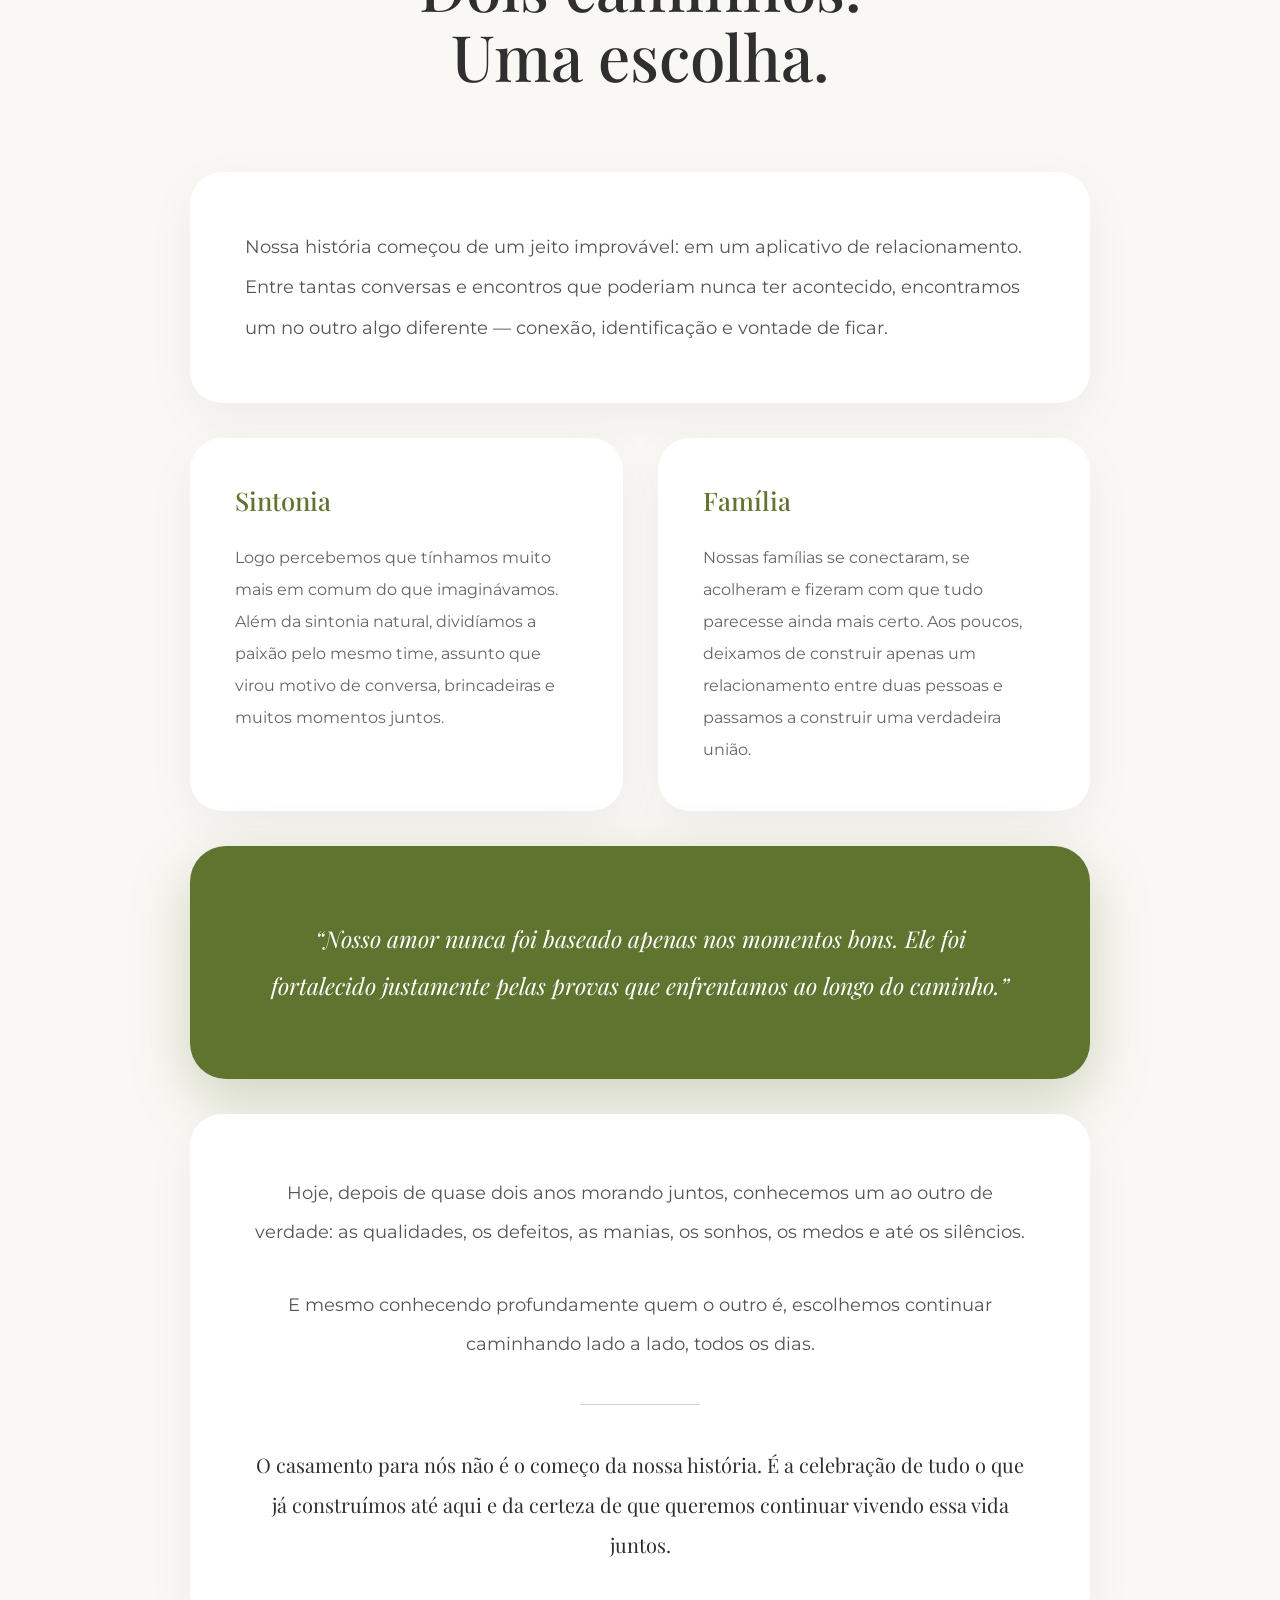
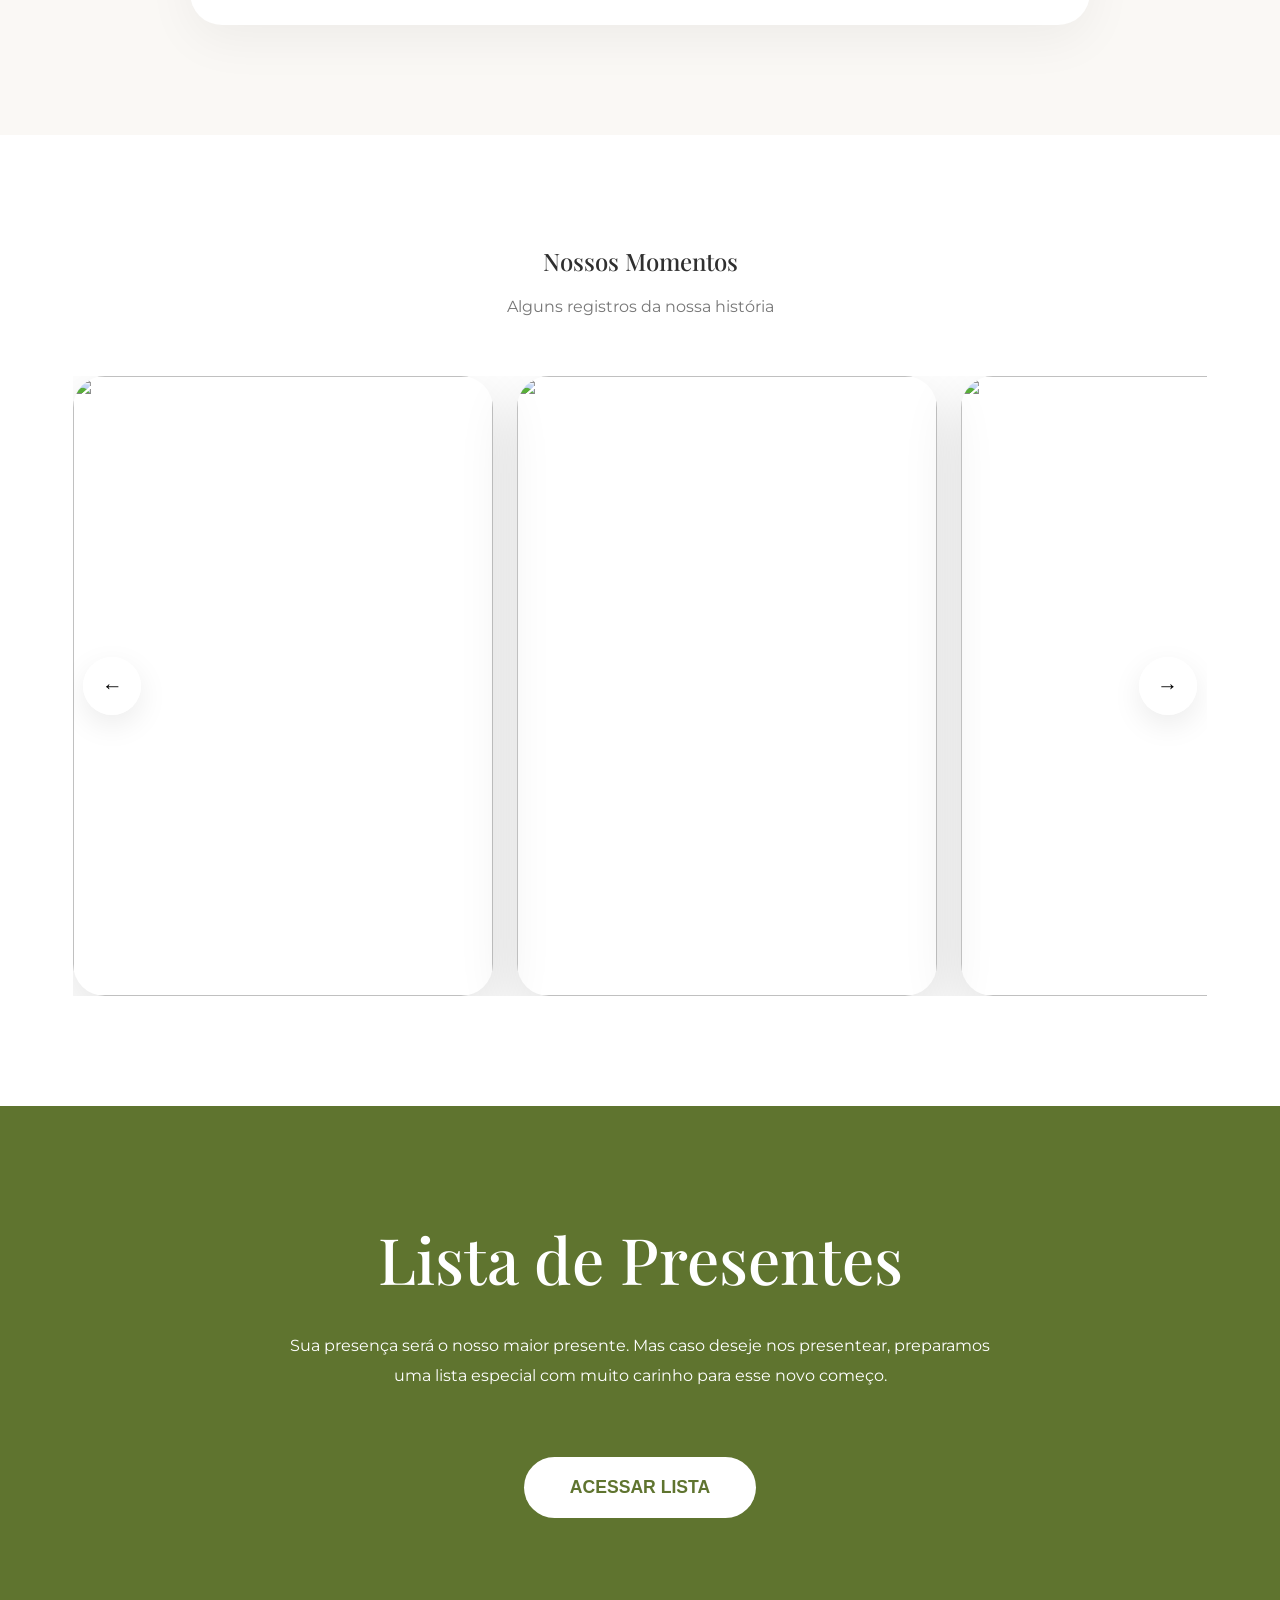
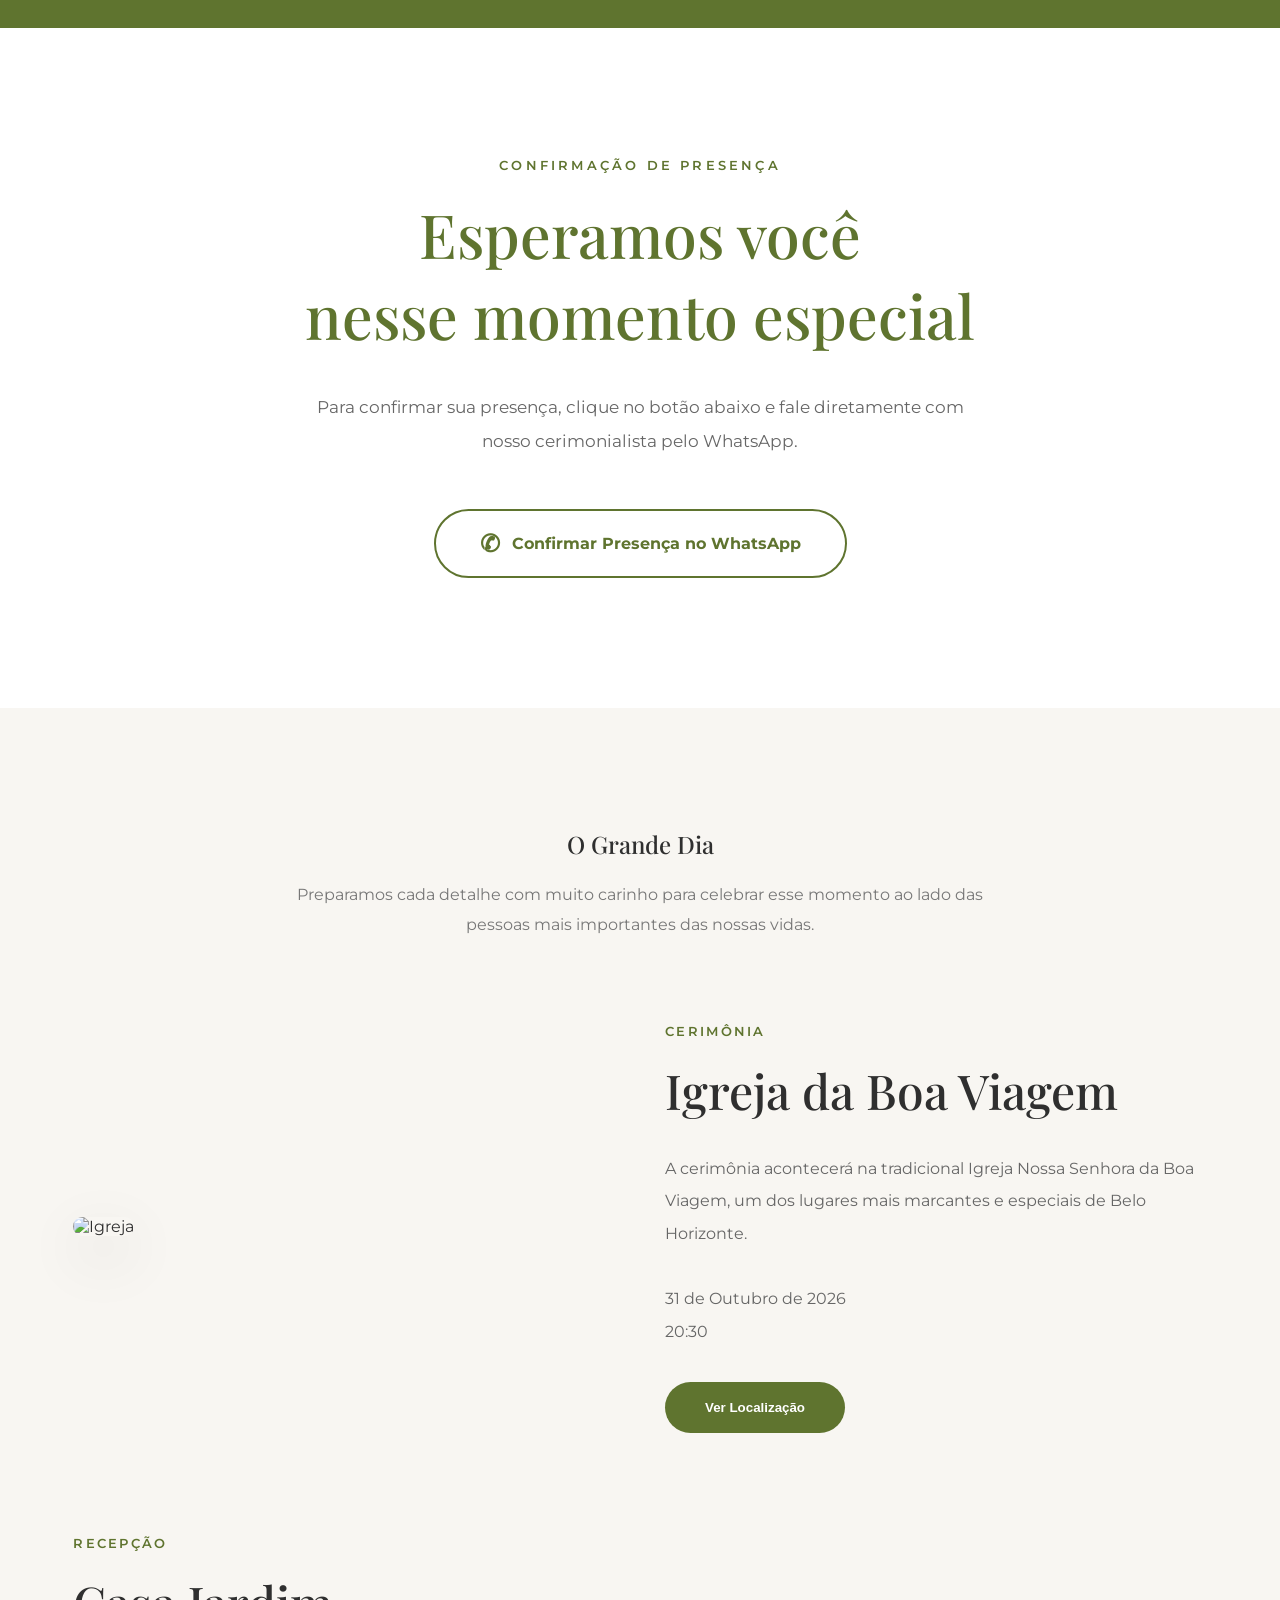
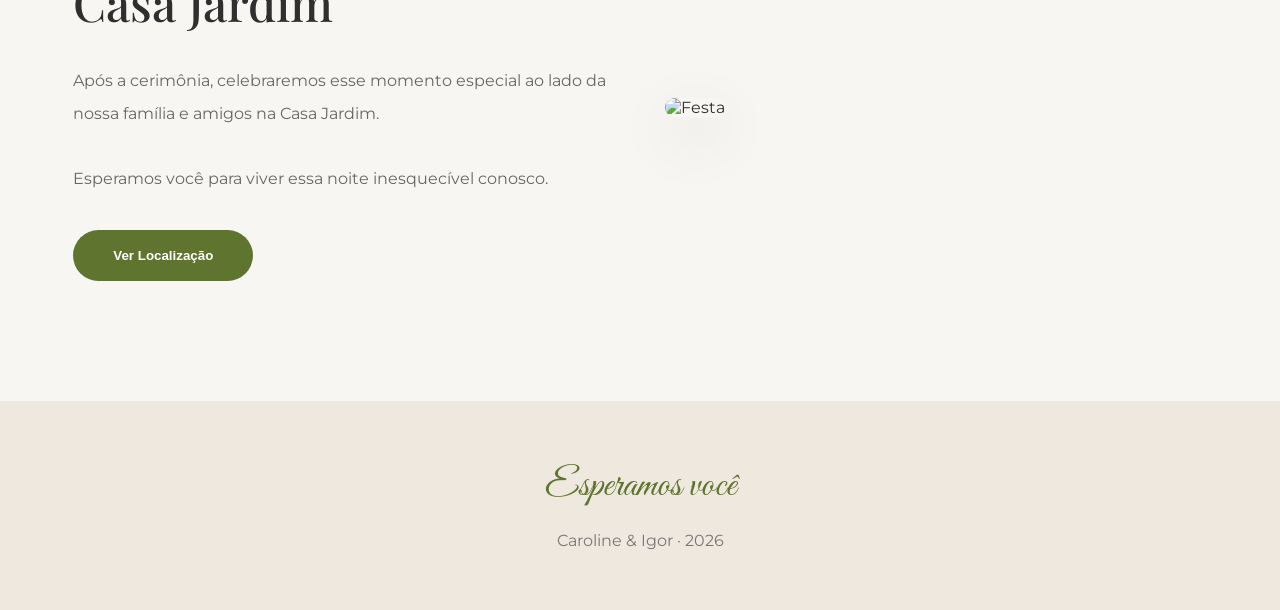
==== commit 93361c98: "Update index.html" ====
--- a/index.html
+++ b/index.html
@@ -210,7 +210,7 @@
       <div class="gift-card"><img src="https://images.unsplash.com/photo-1563089145-599997674d42?w=400" alt="Item"><h3>Ar condicionado porque o Igor não sua muito, ele sua demais!</h3><div class="price">R$ 783,15</div><button class="buy-btn" onclick="openPixModal('Ar condicionado', '783,15')">Comprar</button></div>
       <div class="gift-card"><img src="https://images.unsplash.com/photo-1610890716171-6b1bb98ffd09?w=400" alt="Item"><h3>Remédios de enxaqueca para a Carol publicar mais artigos</h3><div class="price">R$ 630,93</div><button class="buy-btn" onclick="openPixModal('Remedios de enxaqueca', '630,93')">Comprar</button></div>
       
-      <div class="gift-card"><img src="https://images.unsplash.com/photo-1546069901-ba9599a7e63c?w=400" alt="Item"><h3>1 mês de almoço garantido em casa e a Carol concentrar na Nini</h3><div class="price">R$ 478,71</div><button class="buy-btn" onclick="openPixModal('1 mes de almoco garantido', '478,71')">Comprar</button></div>
+      <div class="gift-card"><img src="https://drive.google.com/thumbnail?id=1KZkoZMSh3QnhglaC9mBwMMU79ohSFxR9&sz=w400" alt="Item"><h3>1 mês de almoço garantido em casa e a Carol concentrar na Nini</h3><div class="price">R$ 478,71</div><button class="buy-btn" onclick="openPixModal('1 mes de almoco garantido', '478,71')">Comprar</button></div>
       <div class="gift-card"><img src="https://drive.google.com/thumbnail?id=1l4s1pgbjaswqYHMrWvRlEMnEqvsPxx5d&sz=w400" alt="Item"><h3>Acessório para cortar a unha do dedão do Igor</h3><div class="price">R$ 478,71</div><button class="buy-btn" onclick="openPixModal('Cortador de unha do Igor', '478,71')">Comprar</button></div>
       <div class="gift-card"><img src="https://images.unsplash.com/photo-1496843916299-590492c751f4?w=400" alt="Item"><h3>Cota "Eu ia dar uma AirFryer, mas o PIX é muito mais fácil"</h3><div class="price">R$ 478,71</div><button class="buy-btn" onclick="openPixModal('Pix da AirFrier', '478,71')">Comprar</button></div>
       <div class="gift-card"><img src="https://images.unsplash.com/photo-1556910103-1c02745aae4d?w=400" alt="Item"><h3>Fita isolante para calar a boca do padrinho que bebeu demais</h3><div class="price">R$ 478,71</div><button class="buy-btn" onclick="openPixModal('Fita isolante para calar o padrinho', '478,71')">Comprar</button></div>
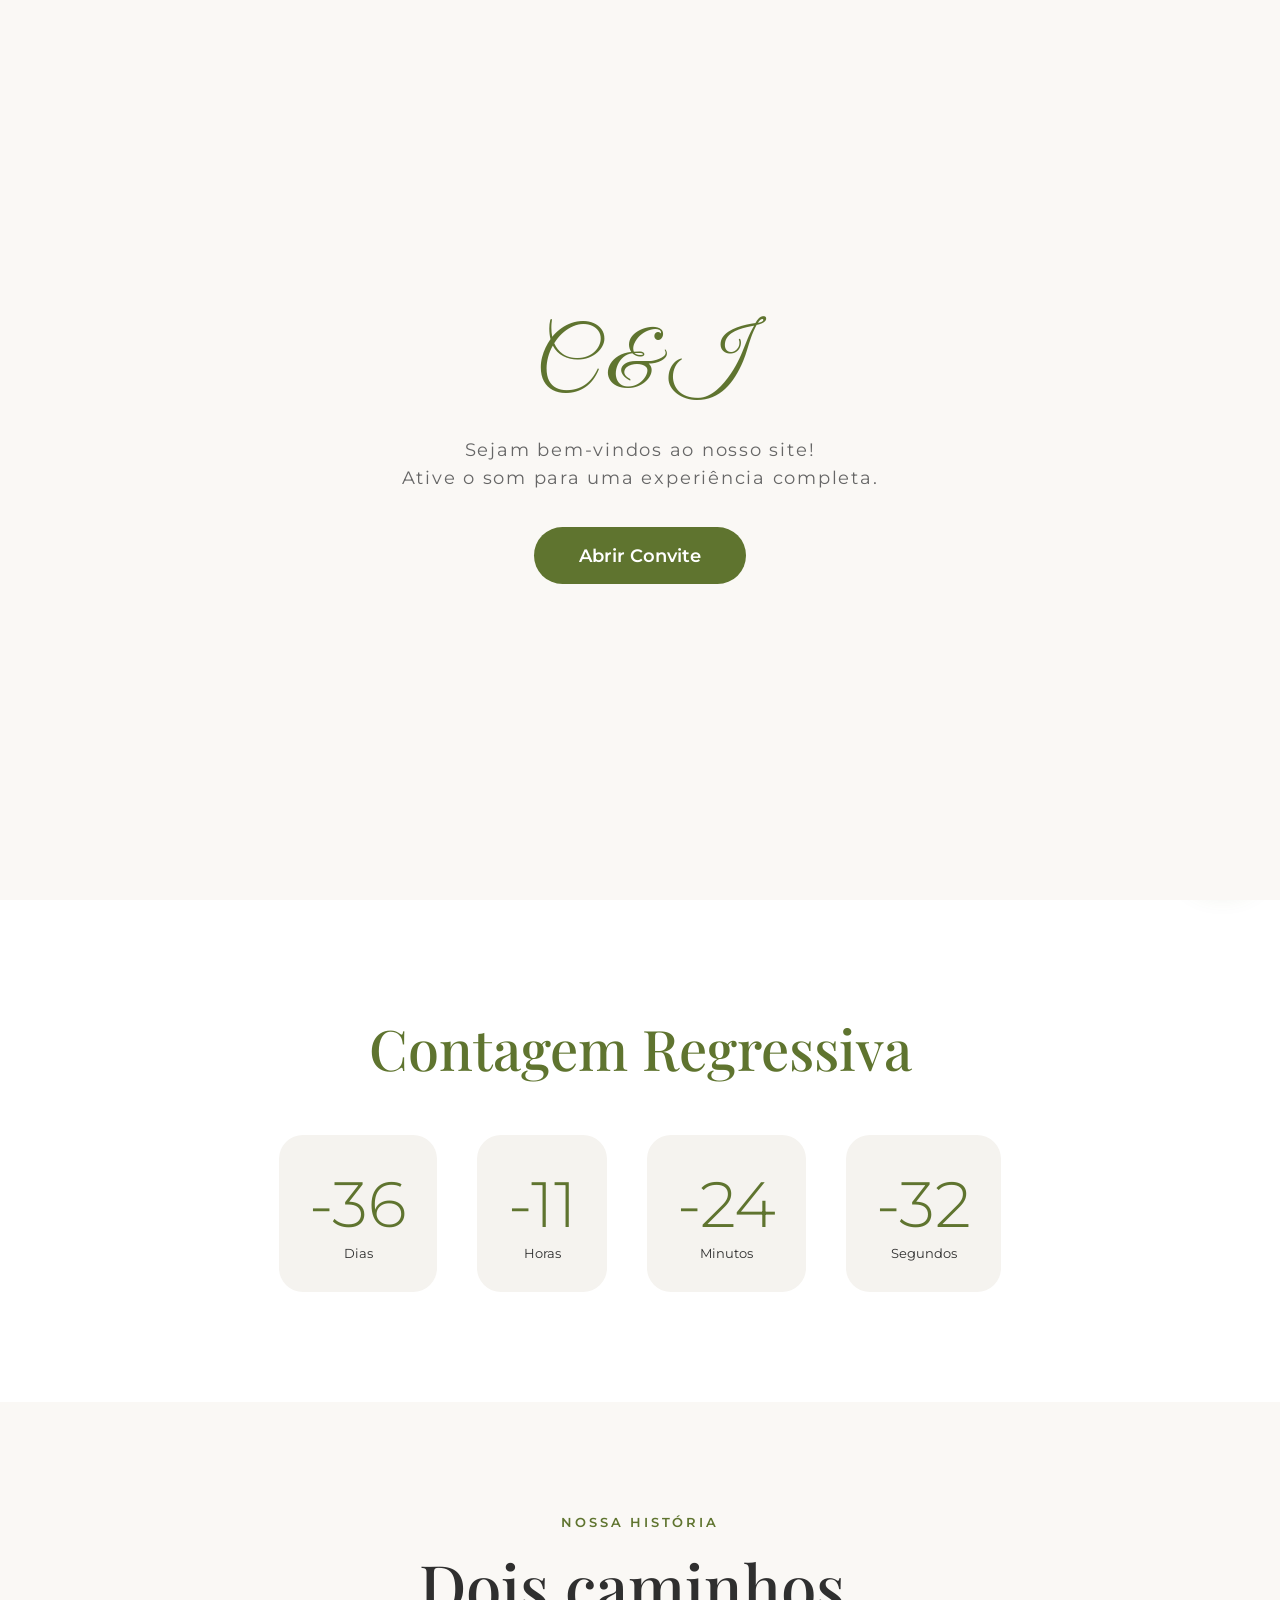
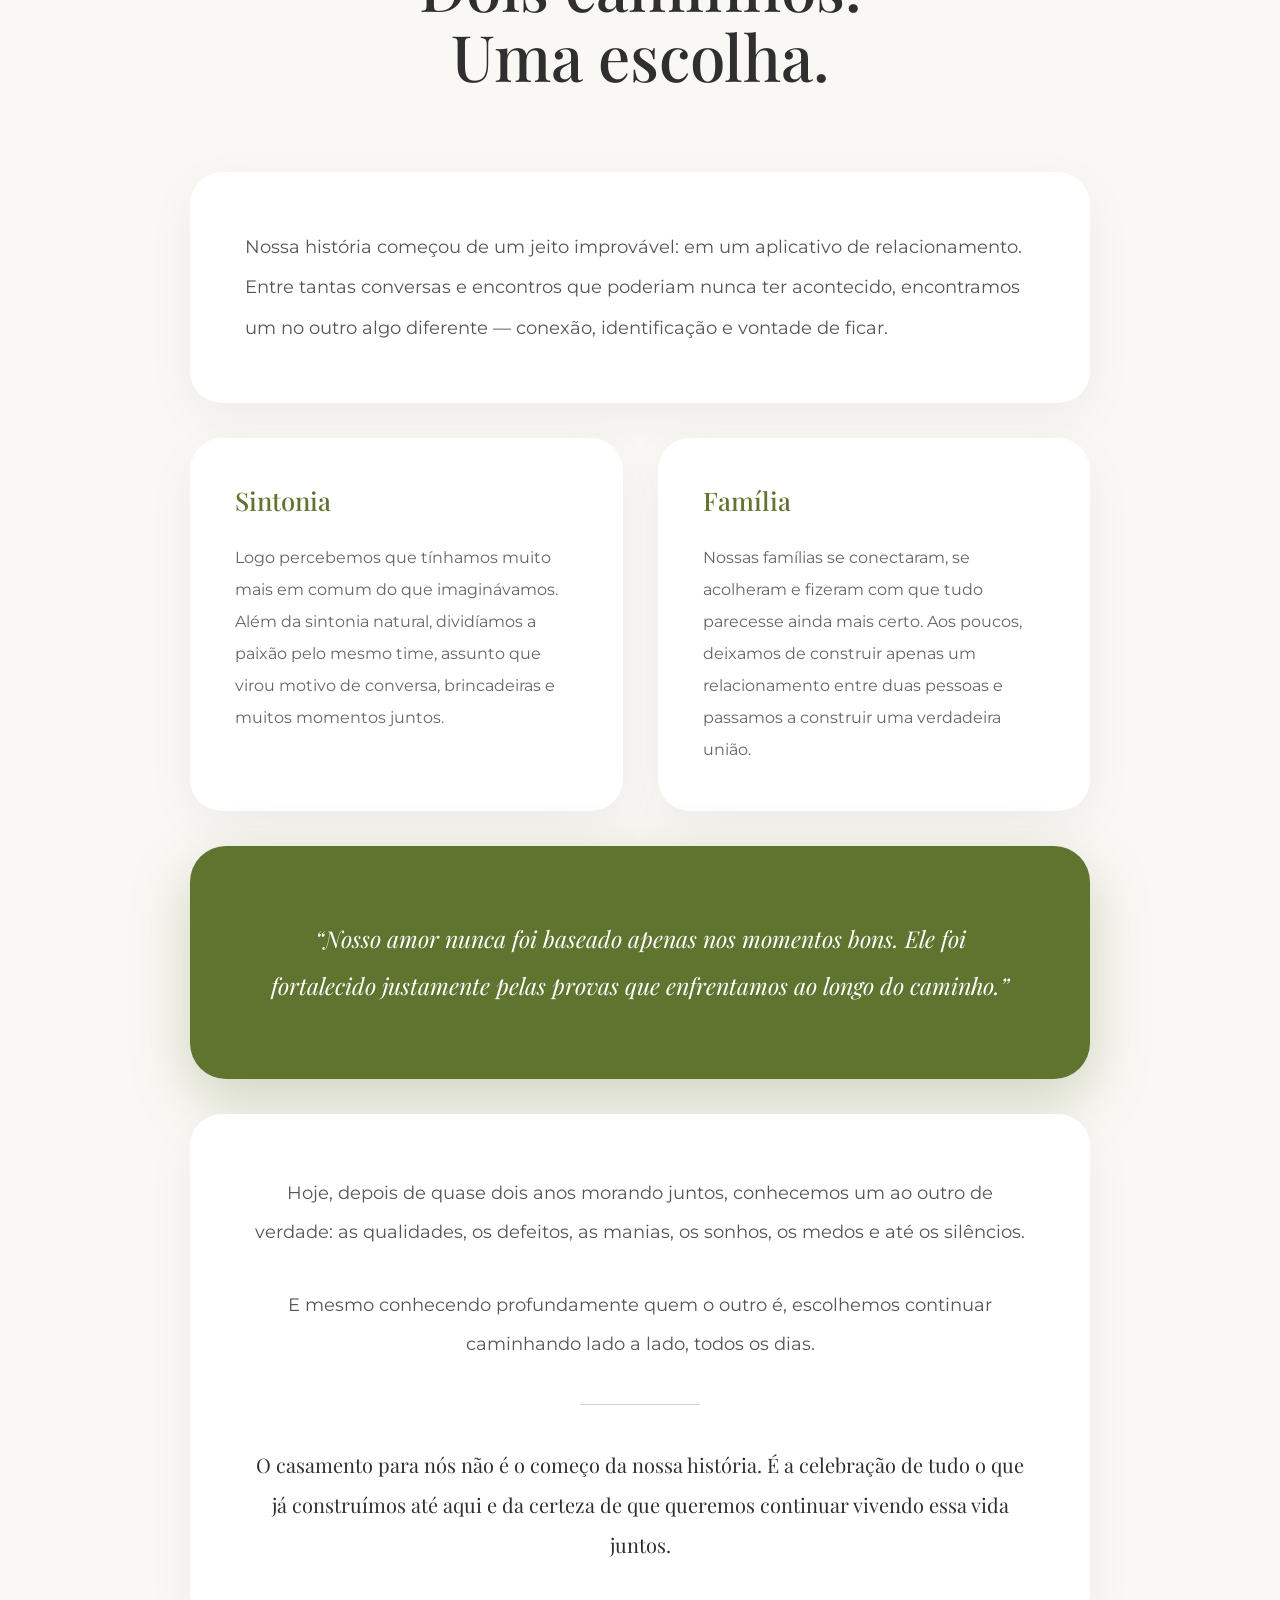
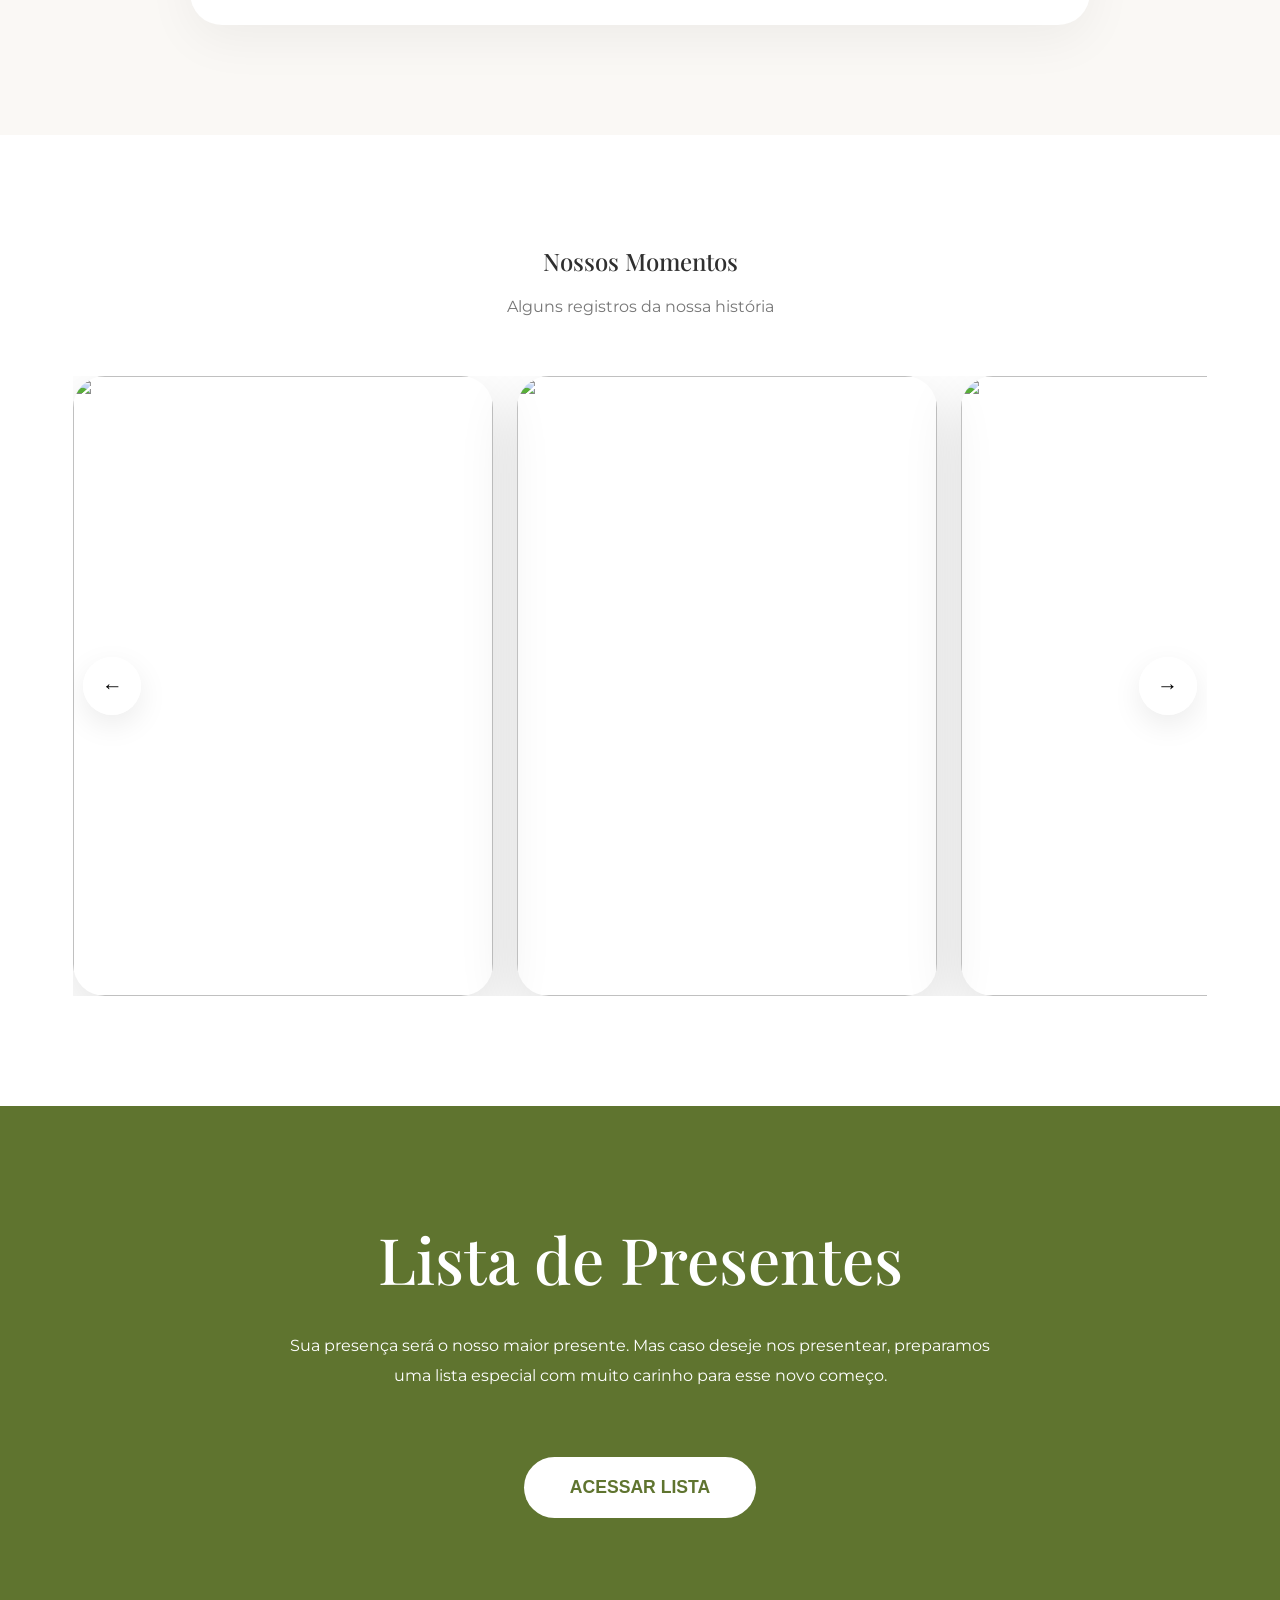
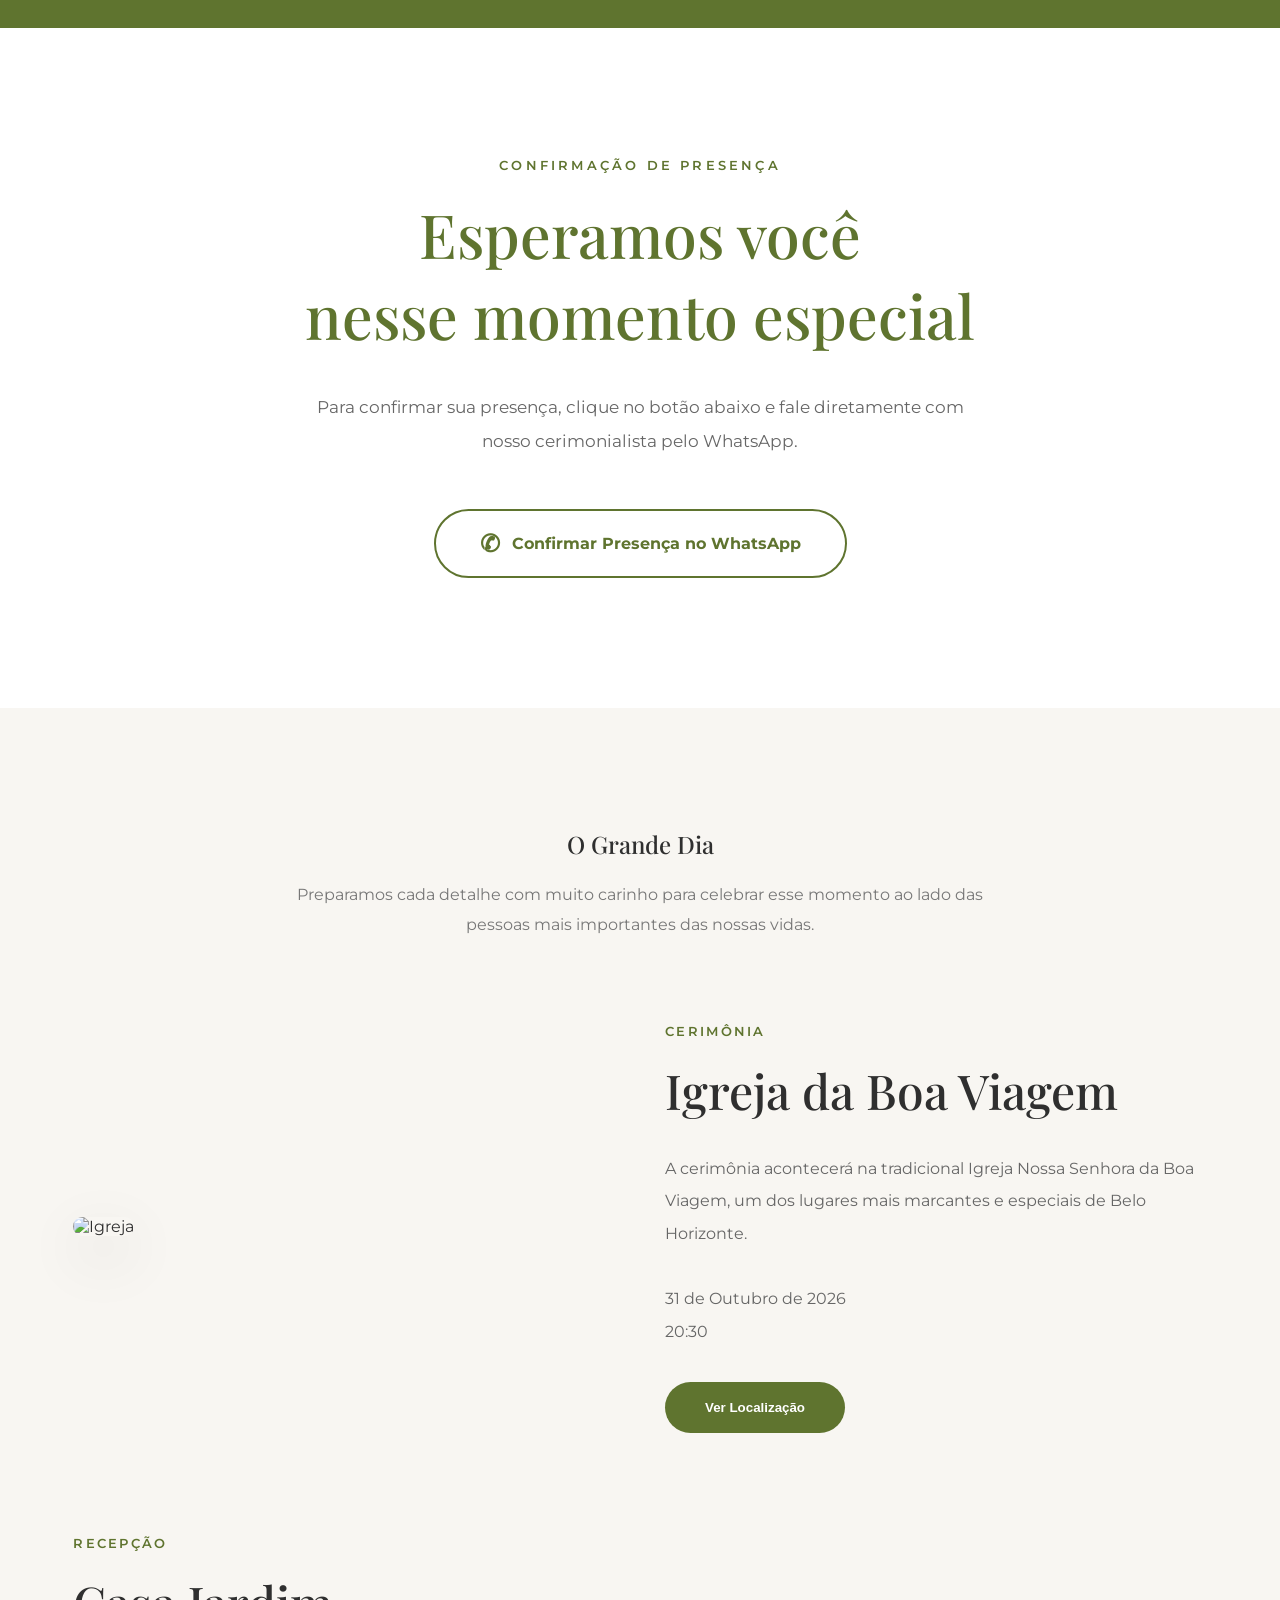
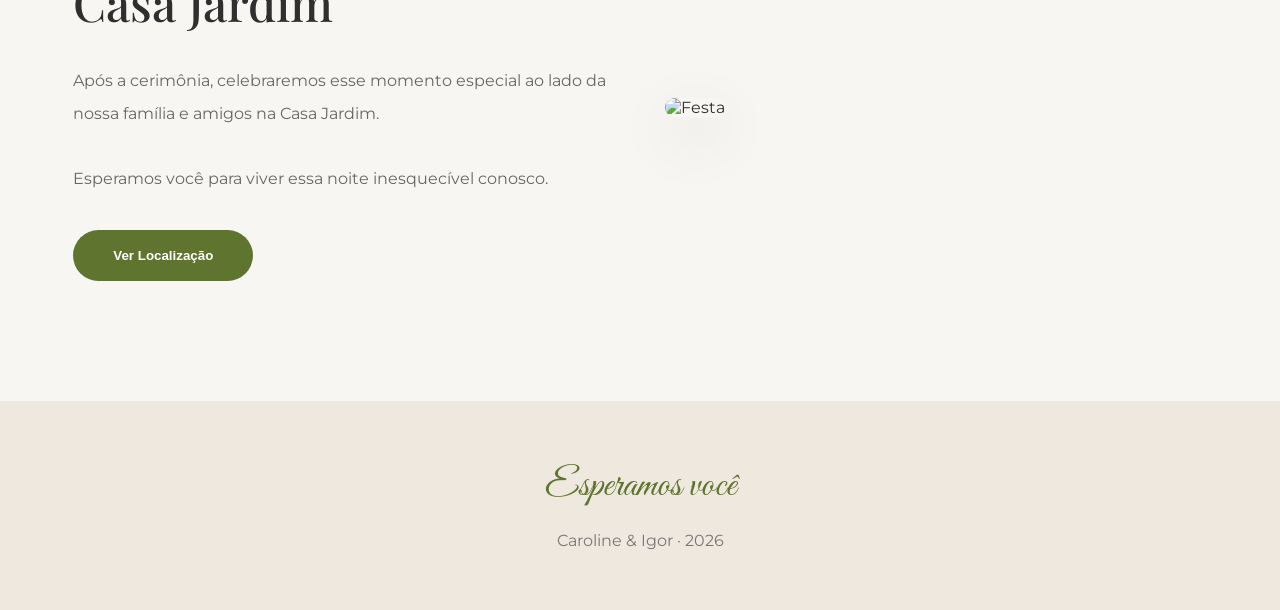
==== commit bc30c6b3: "Update index.html" ====
--- a/index.html
+++ b/index.html
@@ -201,29 +201,29 @@
 
     <div class="grid-gifts">
       <div class="gift-card"><img src="https://drive.google.com/thumbnail?id=114p4XBbJRyiKd26K1wfkwE3BoW9wXSTB&sz=w400" alt="Item"><h3>Vaquinha para ajudar os noivos quebrados</h3><div class="price">R$ 5.353,23</div><button class="buy-btn" onclick="openPixModal('Vaquinha para ajudar os noivos quebrados', '5.353,23')">Comprar</button></div>
-      <div class="gift-card"><img src="https://images.unsplash.com/photo-1472214103451-9374bd1c798e?w=400" alt="Item"><h3>Deus te iluminou e você resolveu dar uma boa ajuda na nossa lua de mel</h3><div class="price">R$ 3.829,87</div><button class="buy-btn" onclick="openPixModal('Ajuda na lua de mel', '3.829,87')">Comprar</button></div>
-      <div class="gift-card"><img src="https://images.unsplash.com/photo-1541592102781-ef0f10d72379?w=400" alt="Item"><h3>Quer apostar que o Igor vai enfiar o pé na jaca na hora da cerimônia</h3><div class="price">R$ 2.306,51</div><button class="buy-btn" onclick="openPixModal('Aposta pe na jaca do Igor', '2.306,51')">Comprar</button></div>
-      <div class="gift-card"><img src="https://images.unsplash.com/photo-1595126745145-2b4742617f1a?w=400" alt="Item"><h3>Cota "Tio Rico da Lancha" - Patrocínio VIP da Lua de Mel</h3><div class="price">R$ 1.544,26</div><button class="buy-btn" onclick="openPixModal('Veio da lancha', '1.544,26')">Comprar</button></div>
-      
-      <div class="gift-card"><img src="https://images.unsplash.com/photo-1522337360788-8b13dee7a37e?w=400" alt="Item"><h3>Depilação para o Igor</h3><div class="price">R$ 935,37</div><button class="buy-btn" onclick="openPixModal('Depilacao para o Igor', '935,37')">Comprar</button></div>
-      <div class="gift-card"><img src="https://images.unsplash.com/photo-1517438322307-e67111335449?w=400" alt="Item"><h3>Passagem de fuga caso a Carol ou o Igor surtem no altar</h3><div class="price">R$ 935,37</div><button class="buy-btn" onclick="openPixModal('Passagem de fuga do altar', '935,37')">Comprar</button></div>
-      <div class="gift-card"><img src="https://images.unsplash.com/photo-1563089145-599997674d42?w=400" alt="Item"><h3>Ar condicionado porque o Igor não sua muito, ele sua demais!</h3><div class="price">R$ 783,15</div><button class="buy-btn" onclick="openPixModal('Ar condicionado', '783,15')">Comprar</button></div>
-      <div class="gift-card"><img src="https://images.unsplash.com/photo-1610890716171-6b1bb98ffd09?w=400" alt="Item"><h3>Remédios de enxaqueca para a Carol publicar mais artigos</h3><div class="price">R$ 630,93</div><button class="buy-btn" onclick="openPixModal('Remedios de enxaqueca', '630,93')">Comprar</button></div>
+      <div class="gift-card"><img src="https://drive.google.com/thumbnail?id=1JhJ5lgtRLJb9RRpalMEE_W7-NtTdBQd7&sz=w400" alt="Item"><h3>Estoque de Mac pra vida todinha</h3><div class="price">R$ 3.829,87</div><button class="buy-btn" onclick="openPixModal('Estoque de Mac para o casal.', '3.829,87')">Comprar</button></div>
+      <div class="gift-card"><img src="https://drive.google.com/thumbnail?id=1fZIedU-_9qLiaD0BnWdDpNnKI63e7HX0&sz=w400" alt="Item"><h3>Quer apostar que o Igor vai enfiar o pé na jaca na hora da cerimônia</h3><div class="price">R$ 2.306,51</div><button class="buy-btn" onclick="openPixModal('Aposta pe na jaca do Igor', '2.306,51')">Comprar</button></div>
+      <div class="gift-card"><img src="https://drive.google.com/thumbnail?id=1GHempVnU6OWM08XQ5w9cQiinEnLO0SXh&sz=w400" alt="Item"><h3>Cota "Tio Rico da Lancha" - Patrocínio VIP da Lua de Mel</h3><div class="price">R$ 1.544,26</div><button class="buy-btn" onclick="openPixModal('Veio da lancha', '1.544,26')">Comprar</button></div>
+      
+      <div class="gift-card"><img src="https://drive.google.com/thumbnail?id=15v0dfKFCcOlL8cR2mQjZ7RZSOijmYcFF&sz=w400" alt="Item"><h3>Depilação para o Igor</h3><div class="price">R$ 935,37</div><button class="buy-btn" onclick="openPixModal('Depilacao para o Igor', '935,37')">Comprar</button></div>
+      <div class="gift-card"><img src="https://drive.google.com/thumbnail?id=15Gmhn2dnDkB0V2QCFnCvCHWe834G5npa&sz=w400" alt="Item"><h3>Passagem de fuga caso a Carol ou o Igor surtem no altar</h3><div class="price">R$ 935,37</div><button class="buy-btn" onclick="openPixModal('Passagem de fuga do altar', '935,37')">Comprar</button></div>
+      <div class="gift-card"><img src="https://drive.google.com/thumbnail?id=1expraNda34EjqCFmk-Jjvvg2UkhReo8q&sz=w400" alt="Item"><h3>Ar condicionado porque o Igor não sua muito, ele sua demais!</h3><div class="price">R$ 783,15</div><button class="buy-btn" onclick="openPixModal('Ar condicionado', '783,15')">Comprar</button></div>
+      <div class="gift-card"><img src="https://drive.google.com/thumbnail?id=1uLXuqBp-zREEq2-Oschj1VchVyH9afTu&sz=w400" alt="Item"><h3>Remédios de enxaqueca para a Carol publicar mais artigos</h3><div class="price">R$ 630,93</div><button class="buy-btn" onclick="openPixModal('Remedios de enxaqueca', '630,93')">Comprar</button></div>
       
       <div class="gift-card"><img src="https://drive.google.com/thumbnail?id=1KZkoZMSh3QnhglaC9mBwMMU79ohSFxR9&sz=w400" alt="Item"><h3>1 mês de almoço garantido em casa e a Carol concentrar na Nini</h3><div class="price">R$ 478,71</div><button class="buy-btn" onclick="openPixModal('1 mes de almoco garantido', '478,71')">Comprar</button></div>
       <div class="gift-card"><img src="https://drive.google.com/thumbnail?id=1l4s1pgbjaswqYHMrWvRlEMnEqvsPxx5d&sz=w400" alt="Item"><h3>Acessório para cortar a unha do dedão do Igor</h3><div class="price">R$ 478,71</div><button class="buy-btn" onclick="openPixModal('Cortador de unha do Igor', '478,71')">Comprar</button></div>
-      <div class="gift-card"><img src="https://images.unsplash.com/photo-1496843916299-590492c751f4?w=400" alt="Item"><h3>Cota "Eu ia dar uma AirFryer, mas o PIX é muito mais fácil"</h3><div class="price">R$ 478,71</div><button class="buy-btn" onclick="openPixModal('Pix da AirFrier', '478,71')">Comprar</button></div>
-      <div class="gift-card"><img src="https://images.unsplash.com/photo-1556910103-1c02745aae4d?w=400" alt="Item"><h3>Fita isolante para calar a boca do padrinho que bebeu demais</h3><div class="price">R$ 478,71</div><button class="buy-btn" onclick="openPixModal('Fita isolante para calar o padrinho', '478,71')">Comprar</button></div>
-      
-      <div class="gift-card"><img src="https://images.unsplash.com/photo-1540555700478-4be289fbecef?w=400" alt="Item"><h3>Massagem relaxante para o Igor depois de ver a conta do casamento</h3><div class="price">R$ 402,03</div><button class="buy-btn" onclick="openPixModal('Massagem para o noivo', '402,03')">Comprar</button></div>
-      <div class="gift-card"><img src="https://images.unsplash.com/photo-1532634922-8fe0b757fb13?w=400" alt="Item"><h3>Máscara de gás para trocar as fraldas do futuro filho</h3><div class="price">R$ 324,20</div><button class="buy-btn" onclick="openPixModal('Mascara de gas fraldas', '324,20')">Comprar</button></div>
-      <div class="gift-card"><img src="https://images.unsplash.com/photo-1481137314489-083025211a11?w=400" alt="Item"><h3>Ver a Carol em pânico</h3><div class="price">R$ 249,80</div><button class="buy-btn" onclick="openPixModal('Ver a Carol em panico', '249,80')">Comprar</button></div>
-      <div class="gift-card"><img src="https://images.unsplash.com/photo-1532635241-17e820add50a?w=400" alt="Item"><h3>Não poderia faltar as comprinhas na Shein!!!</h3><div class="price">R$ 210,88</div><button class="buy-btn" onclick="openPixModal('Comprinhas da Shein', '210,88')">Comprar</button></div>
-      
-      <div class="gift-card"><img src="https://images.unsplash.com/photo-1522337660859-02fbefca4702?w=400" alt="Item"><h3>Kit de primeiros socorros para a Carol</h3><div class="price">R$ 202,90</div><button class="buy-btn" onclick="openPixModal('Kit primeiros socorros', '202,90')">Comprar</button></div>
-      <div class="gift-card"><img src="https://images.unsplash.com/photo-1540569014015-19a7be504e3a?w=400" alt="Item"><h3>Capacete contra rolo de macarrão</h3><div class="price">R$ 190,29</div><button class="buy-btn" onclick="openPixModal('Capacete contra rolo', '190,29')">Comprar</button></div>
-      <div class="gift-card"><img src="https://images.unsplash.com/photo-1600585154340-be6161a56a0c?w=400" alt="Item"><h3>Rolo de macarrão para a Carol utilizar quando necessário</h3><div class="price">R$ 189,55</div><button class="buy-btn" onclick="openPixModal('Rolo de macarrao da Carol', '189,55')">Comprar</button></div>
-      <div class="gift-card"><img src="https://images.unsplash.com/photo-1542010589-059d7f304e28?w=400" alt="Item"><h3>Curso de culinária para Igor</h3><div class="price">R$ 149,90</div><button class="buy-btn" onclick="openPixModal('Curso culinaria Igor', '149,90')">Comprar</button></div>
+      <div class="gift-card"><img src="https://drive.google.com/thumbnail?id=1aG8XmDk1-xSjzTThpm_Hu-bbp15YDAC_&sz=w400"  alt="Item"><h3>Cota "Eu ia dar uma AirFryer, mas o PIX é muito mais fácil"</h3><div class="price">R$ 478,71</div><button class="buy-btn" onclick="openPixModal('Pix da AirFrier', '478,71')">Comprar</button></div>
+      <div class="gift-card"><img src="https://drive.google.com/thumbnail?id=1W5ECIsdfOBT9EbUgPuVbLjbR90df4WsK&sz=w400" alt="Item"><h3>Fita isolante para calar a boca do padrinho que bebeu demais</h3><div class="price">R$ 478,71</div><button class="buy-btn" onclick="openPixModal('Fita isolante para calar o padrinho', '478,71')">Comprar</button></div>
+      
+      <div class="gift-card"><img src="https://drive.google.com/thumbnail?id=1LA5uBRuLrjDWiKBndj7hofwlpCeyPorD&sz=w400"  alt="Item"><h3>Massagem relaxante para o Igor depois de ver a conta do casamento</h3><div class="price">R$ 402,03</div><button class="buy-btn" onclick="openPixModal('Massagem para o noivo', '402,03')">Comprar</button></div>
+      <div class="gift-card"><img src="https://drive.google.com/thumbnail?id=1wKLGfzcVdOGFVhaNTPQABRzUd-Izj5or&sz=w400"  alt="Item"><h3>Máscara de gás para trocar as fraldas do futuro filho</h3><div class="price">R$ 324,20</div><button class="buy-btn" onclick="openPixModal('Mascara de gas fraldas', '324,20')">Comprar</button></div>
+      <div class="gift-card"><img src="https://drive.google.com/thumbnail?id=1f78bEh85_WcRib5nY6jXsYjHNz5AjIIJ&sz=w400" alt="Item"><h3>Ver a Carol em pânico</h3><div class="price">R$ 249,80</div><button class="buy-btn" onclick="openPixModal('Ver a Carol em panico', '249,80')">Comprar</button></div>
+      <div class="gift-card"><img src="https://drive.google.com/thumbnail?id=1yIRYeh4cgwSpwicSwFtH-yx6Wys2uYtG&sz=w400" alt="Item"><h3>Não poderia faltar as comprinhas na Shein!!!</h3><div class="price">R$ 210,88</div><button class="buy-btn" onclick="openPixModal('Comprinhas da Shein', '210,88')">Comprar</button></div>
+      
+      <div class="gift-card"><img src="https://drive.google.com/thumbnail?id=1A9aqyXFgQVNb9QNd7E1zfq84uhmY7s1-&sz=w400" alt="Item"><h3>Kit de primeiros socorros para a Carol</h3><div class="price">R$ 202,90</div><button class="buy-btn" onclick="openPixModal('Kit primeiros socorros', '202,90')">Comprar</button></div>
+      <div class="gift-card"><img src="https://drive.google.com/thumbnail?id=14wpHe1Y7JHmYFR-ZIAQzIupSnIixUbOT&sz=w400" alt="Item"><h3>Capacete contra rolo de macarrão</h3><div class="price">R$ 190,29</div><button class="buy-btn" onclick="openPixModal('Capacete contra rolo', '190,29')">Comprar</button></div>
+      <div class="gift-card"><img src="https://drive.google.com/thumbnail?id=1znTPYBeBO32cLs-M6Yj9Kv16j-5kGD7C&sz=w400" alt="Item"><h3>Rolo de macarrão para a Carol utilizar quando necessário</h3><div class="price">R$ 189,55</div><button class="buy-btn" onclick="openPixModal('Rolo de macarrao da Carol', '189,55')">Comprar</button></div>
+      <div class="gift-card"><img src="https://drive.google.com/thumbnail?id=1Bx0ARhbzaCGKOvWagUbtGTg5VbQuDokt&sz=w400" alt="Item"><h3>Curso de culinária para Igor</h3><div class="price">R$ 149,90</div><button class="buy-btn" onclick="openPixModal('Curso culinaria Igor', '149,90')">Comprar</button></div>
     </div>
     <footer style="margin-top: 40px;">
       <h3 style="font-size:2rem; color:#5F742F; font-family: 'Great Vibes', cursive;">Obrigado pelo carinho!</h3>
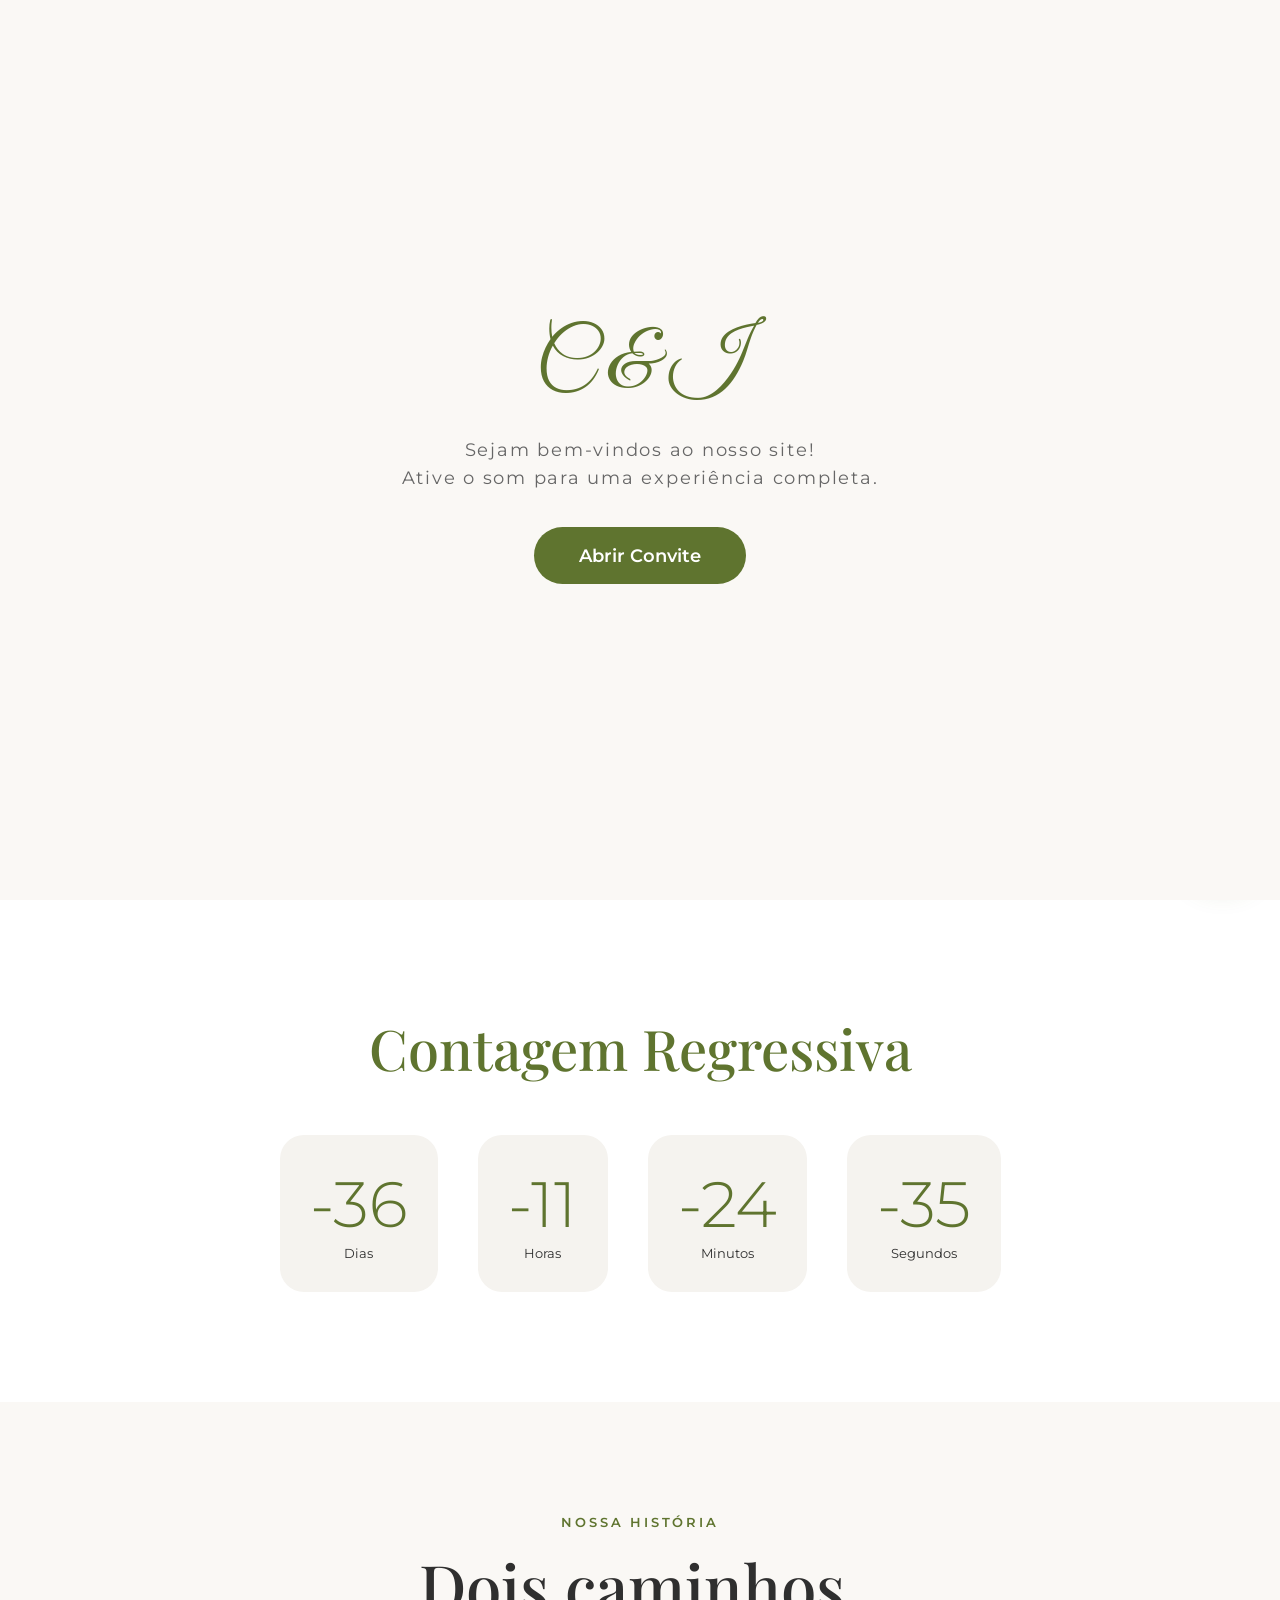
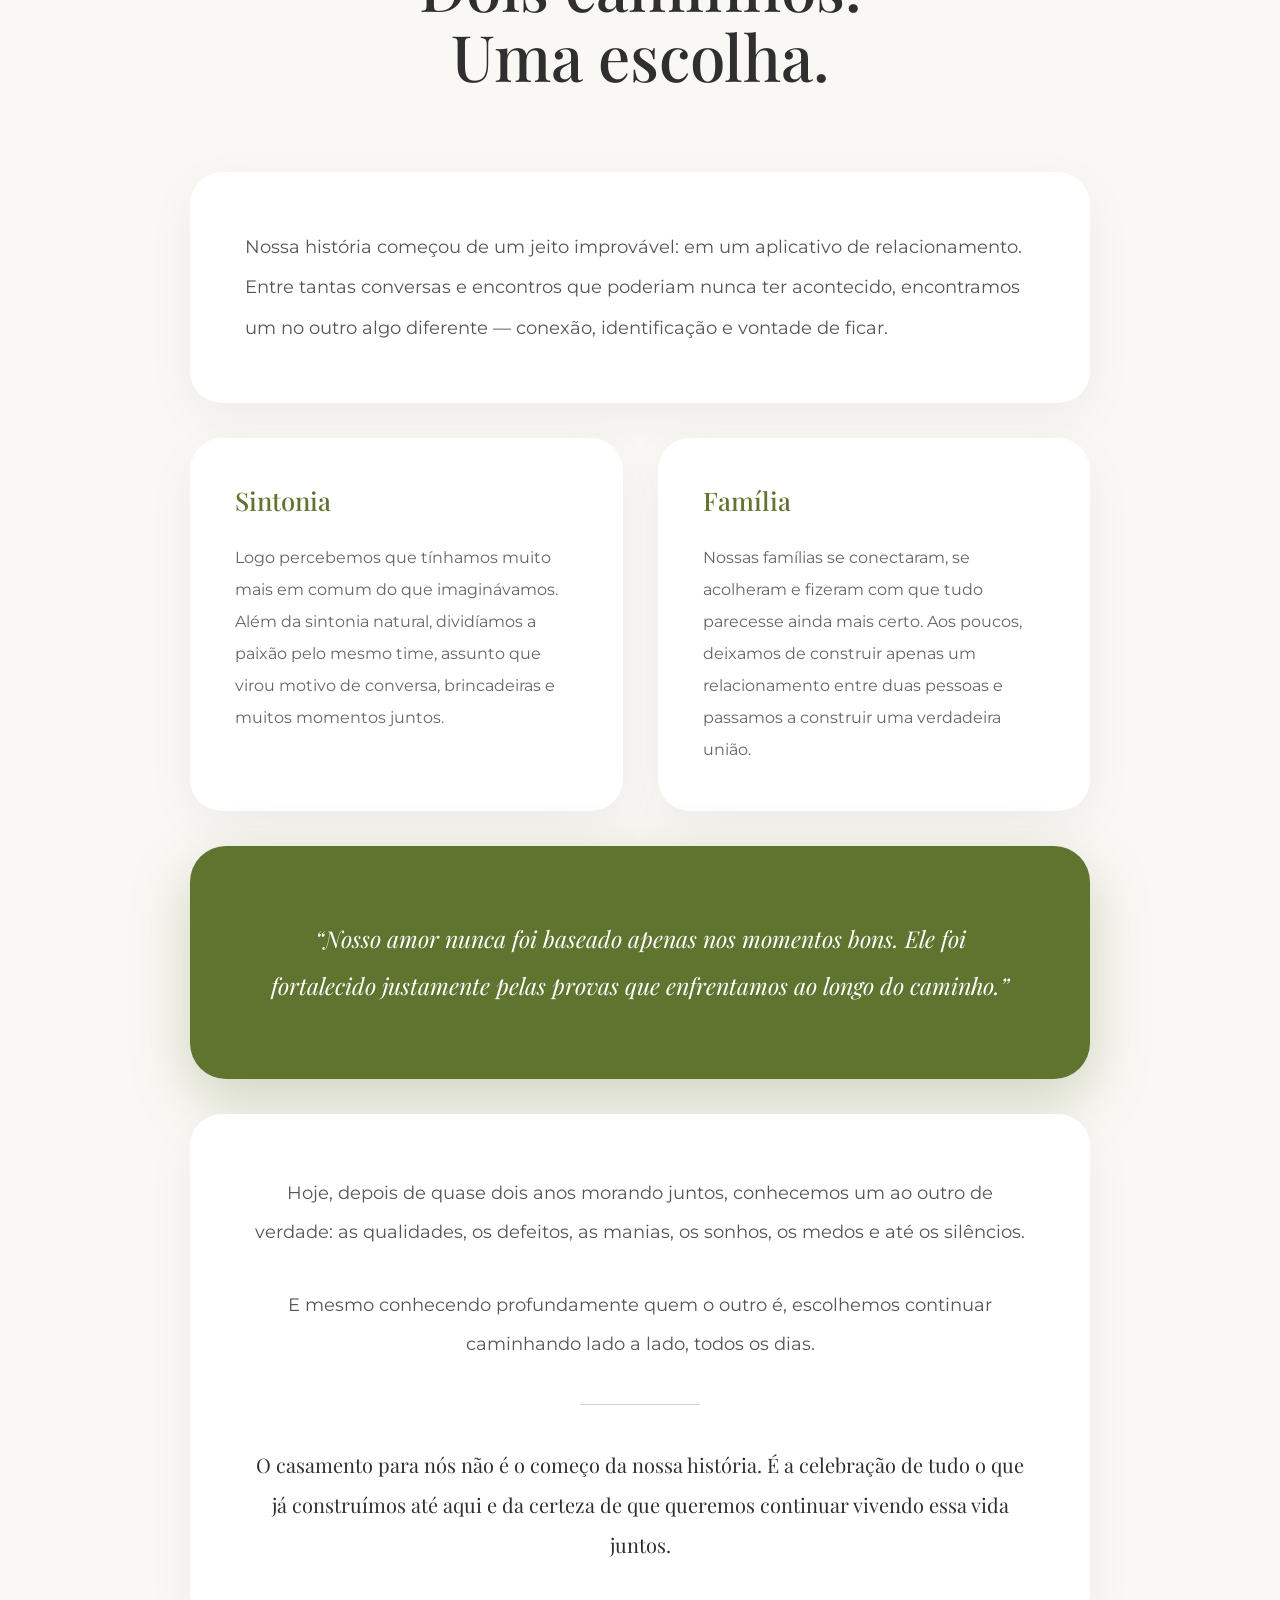
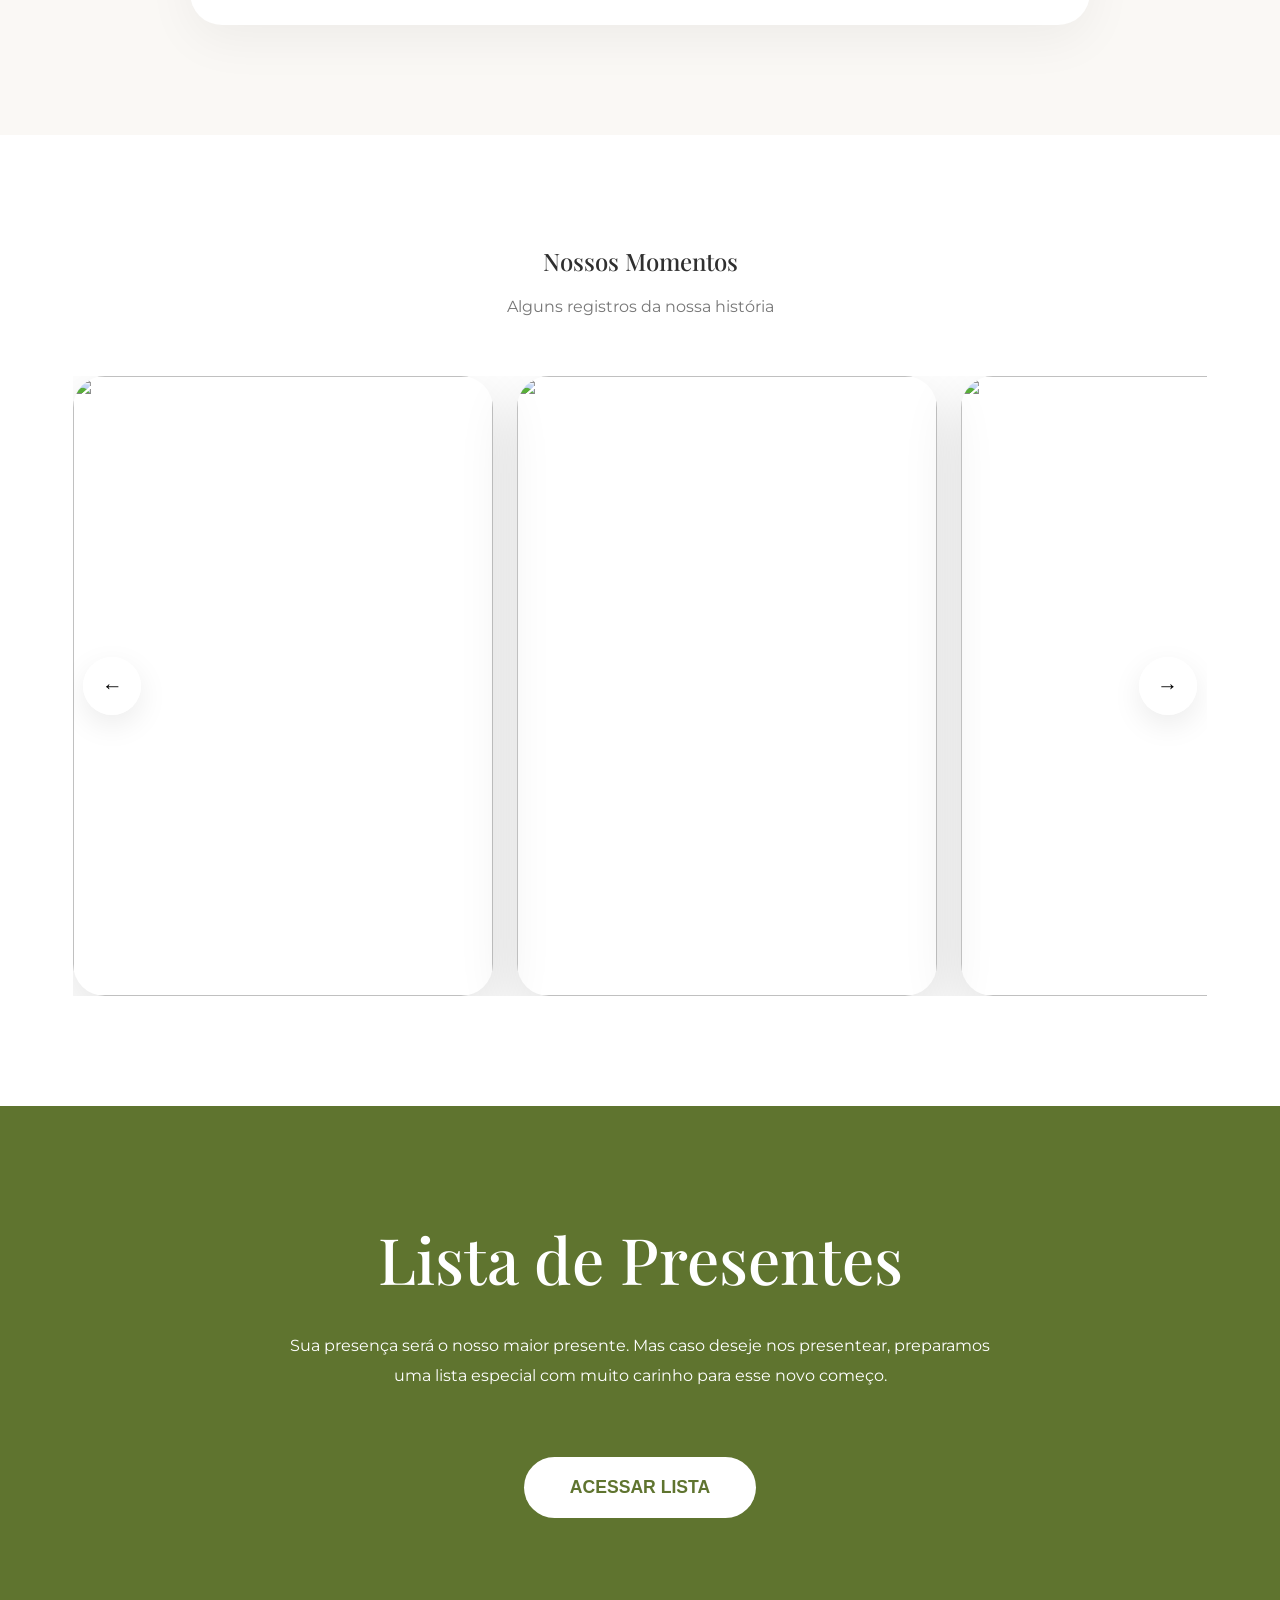
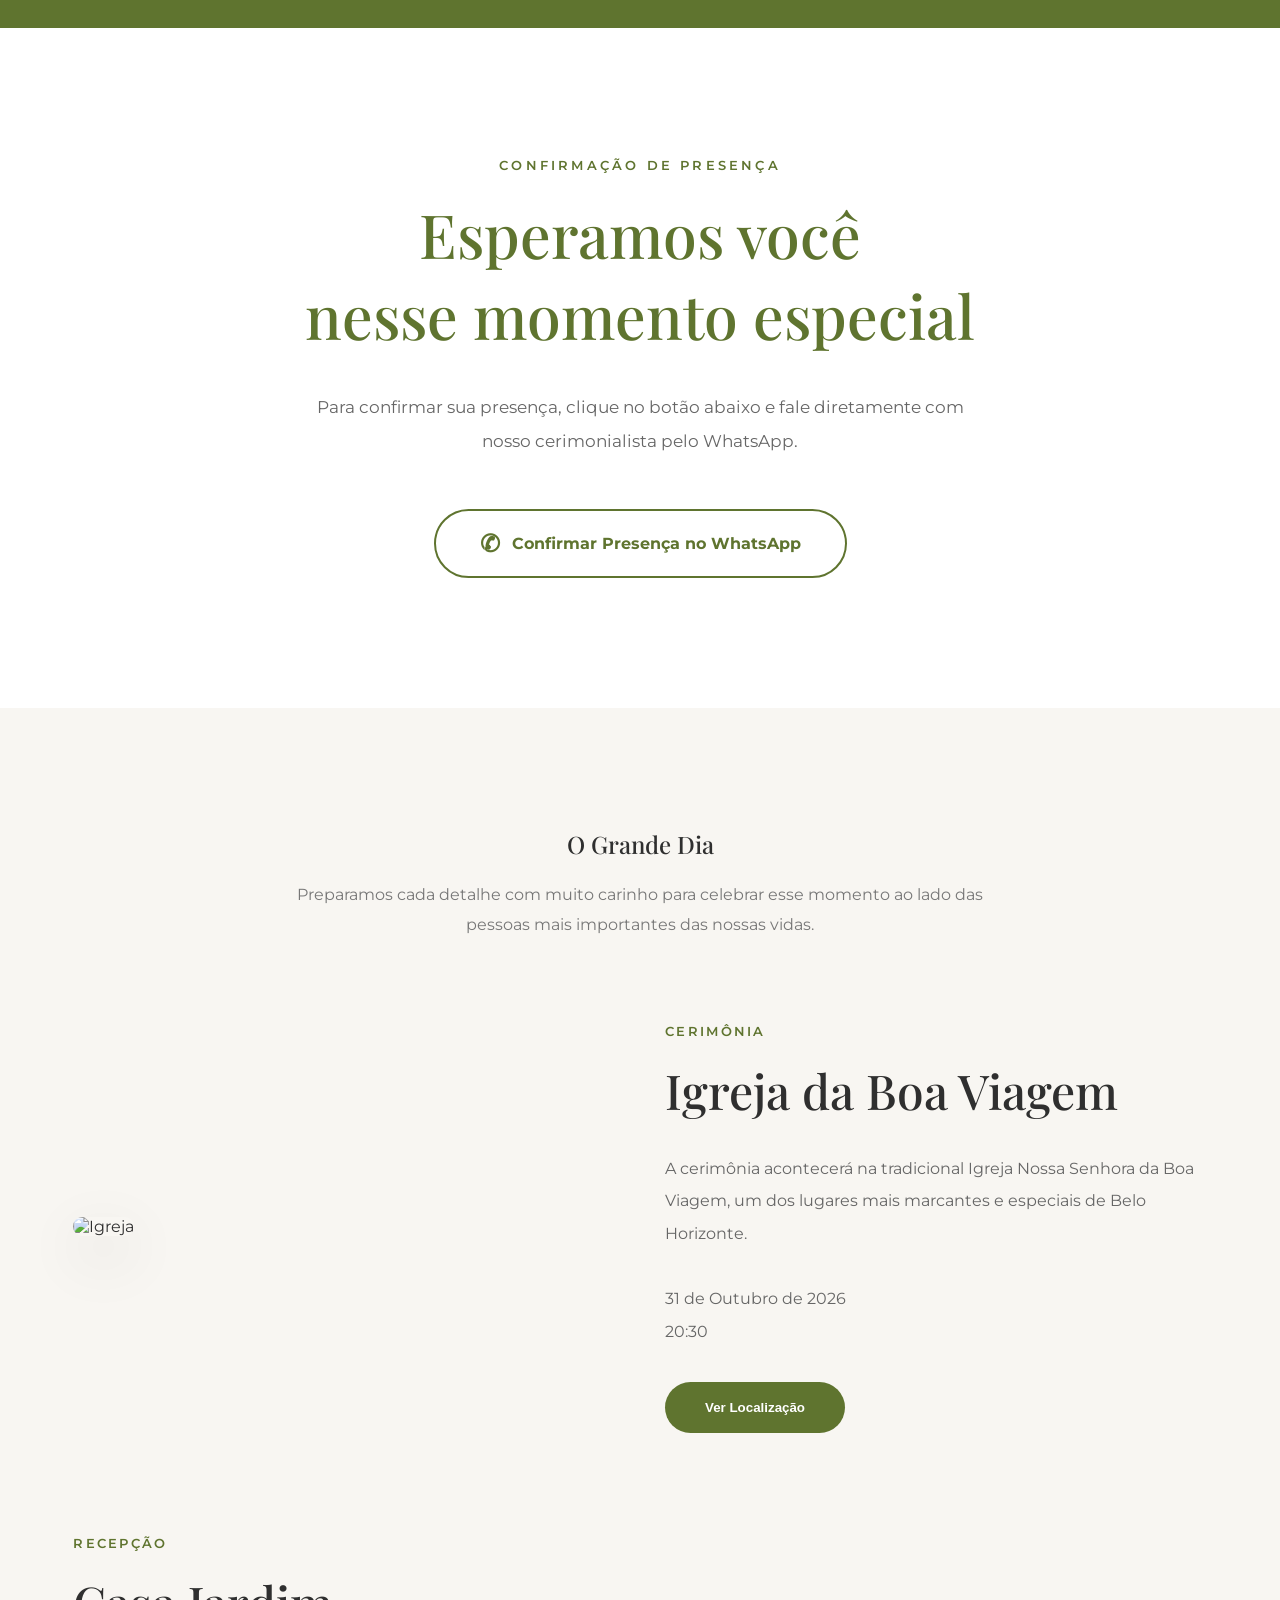
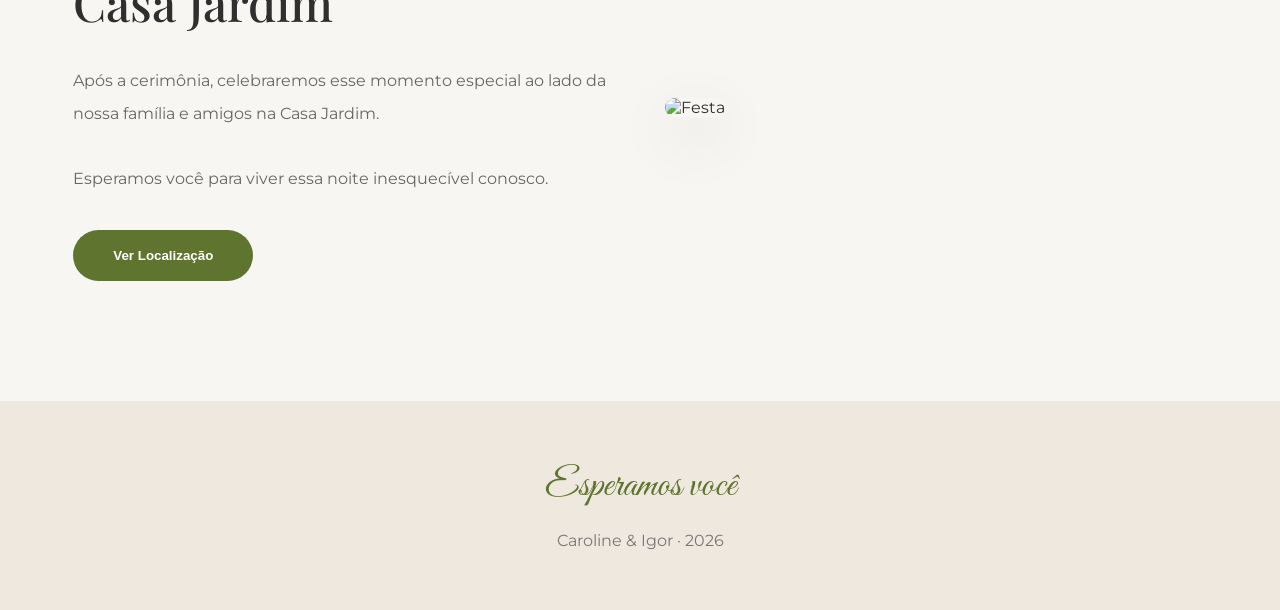
==== commit 63d0ae62: "Update index.html" ====
--- a/index.html
+++ b/index.html
@@ -1,6 +1,17 @@
 <!DOCTYPE html>
 <html lang="pt-BR">
 <head>
+  <!-- ============================================== -->
+  <!-- PREVIEW DO WHATSAPP E REDES SOCIAIS            -->
+  <!-- ============================================== -->
+  <meta property="og:title" content="Convite de Casamento - Caroline & Igor" />
+  <meta property="og:description" content="Venha celebrar esse momento especial com a gente! Acesse nosso convite interativo e lista de presentes." />
+  <meta property="og:type" content="website" />
+  <meta property="og:url" content="https://maltaigor.github.io/carolineeigor/" />
+  
+  <!-- COLOQUE O LINK DA SUA FOTO AQUI ABAIXO -->
+  <meta property="og:image" content="https://drive.google.com/thumbnail?id=1hiQ4Su-1eiyJADQrMes2x9t3EIUCa-yU&sz=w1200" />
+  
   <meta charset="UTF-8" />
   <meta name="viewport" content="width=device-width, initial-scale=1.0" />
   <title>Caroline & Igor</title>
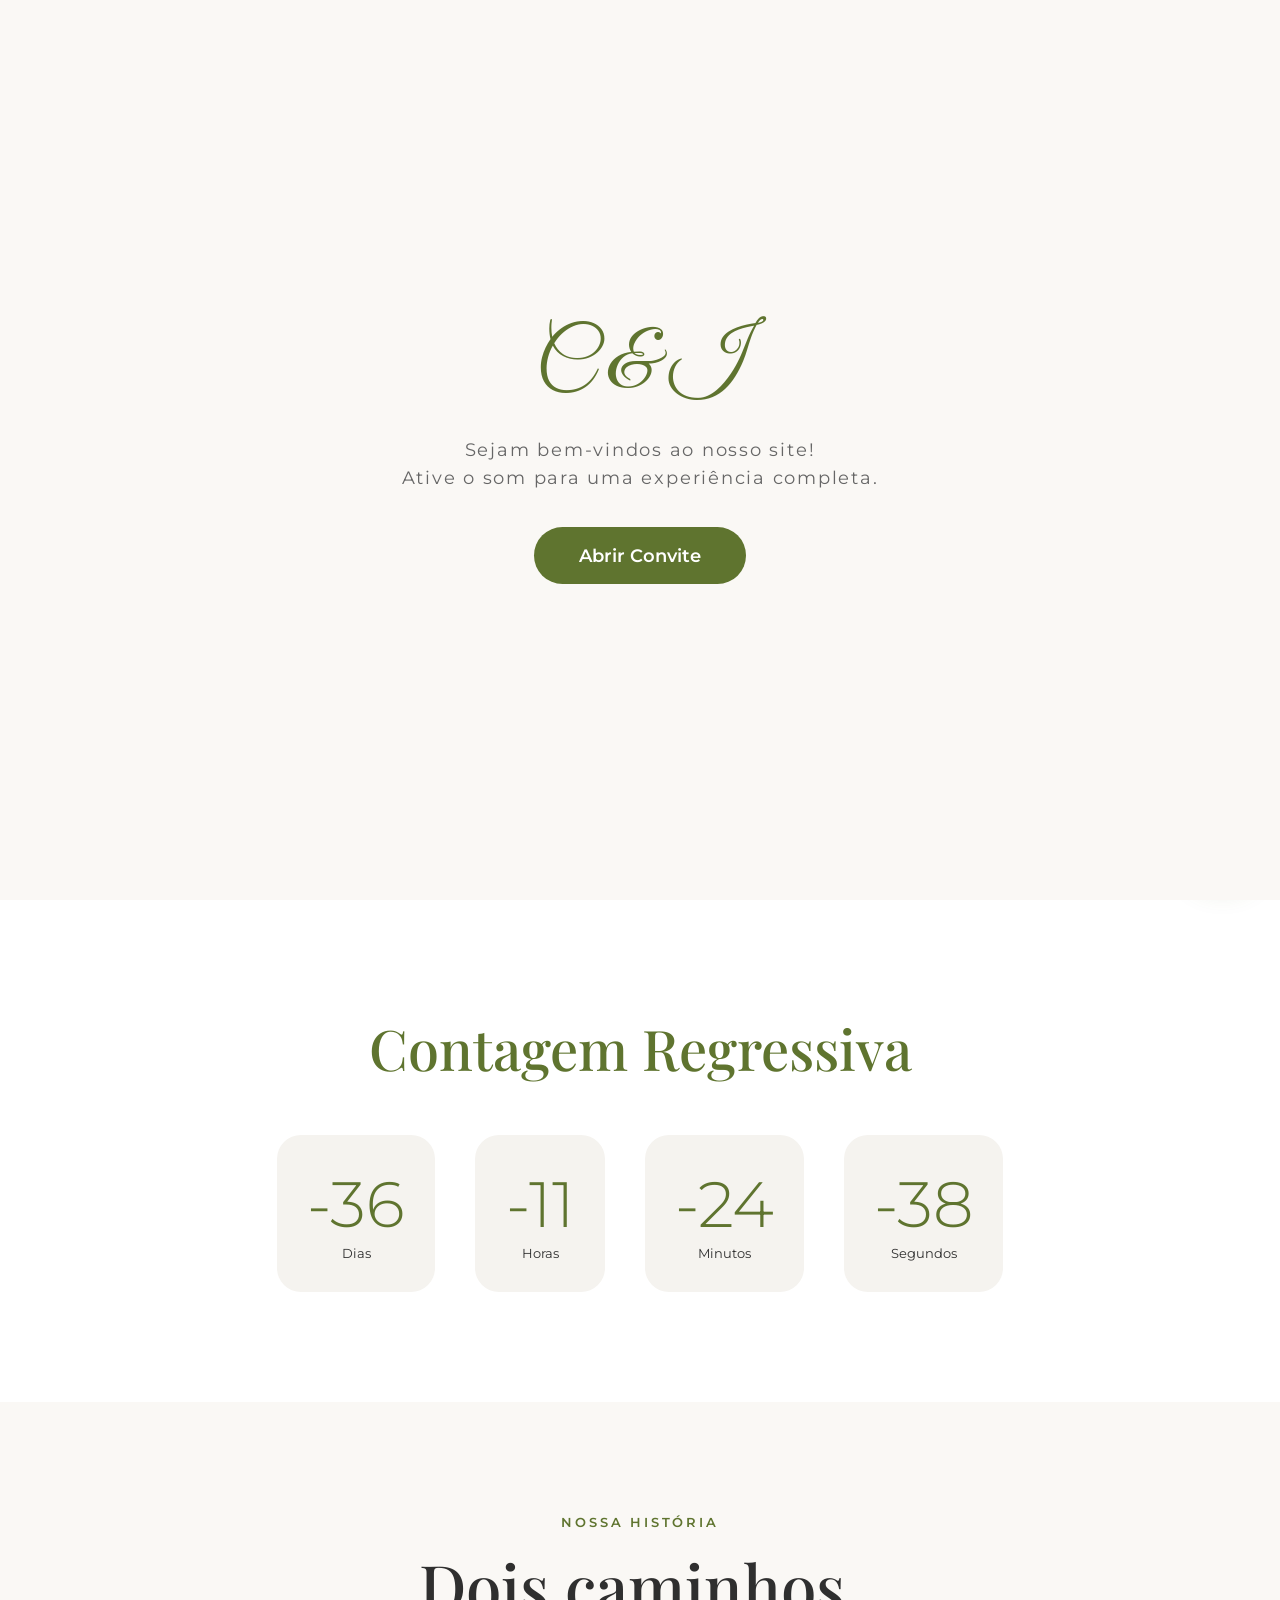
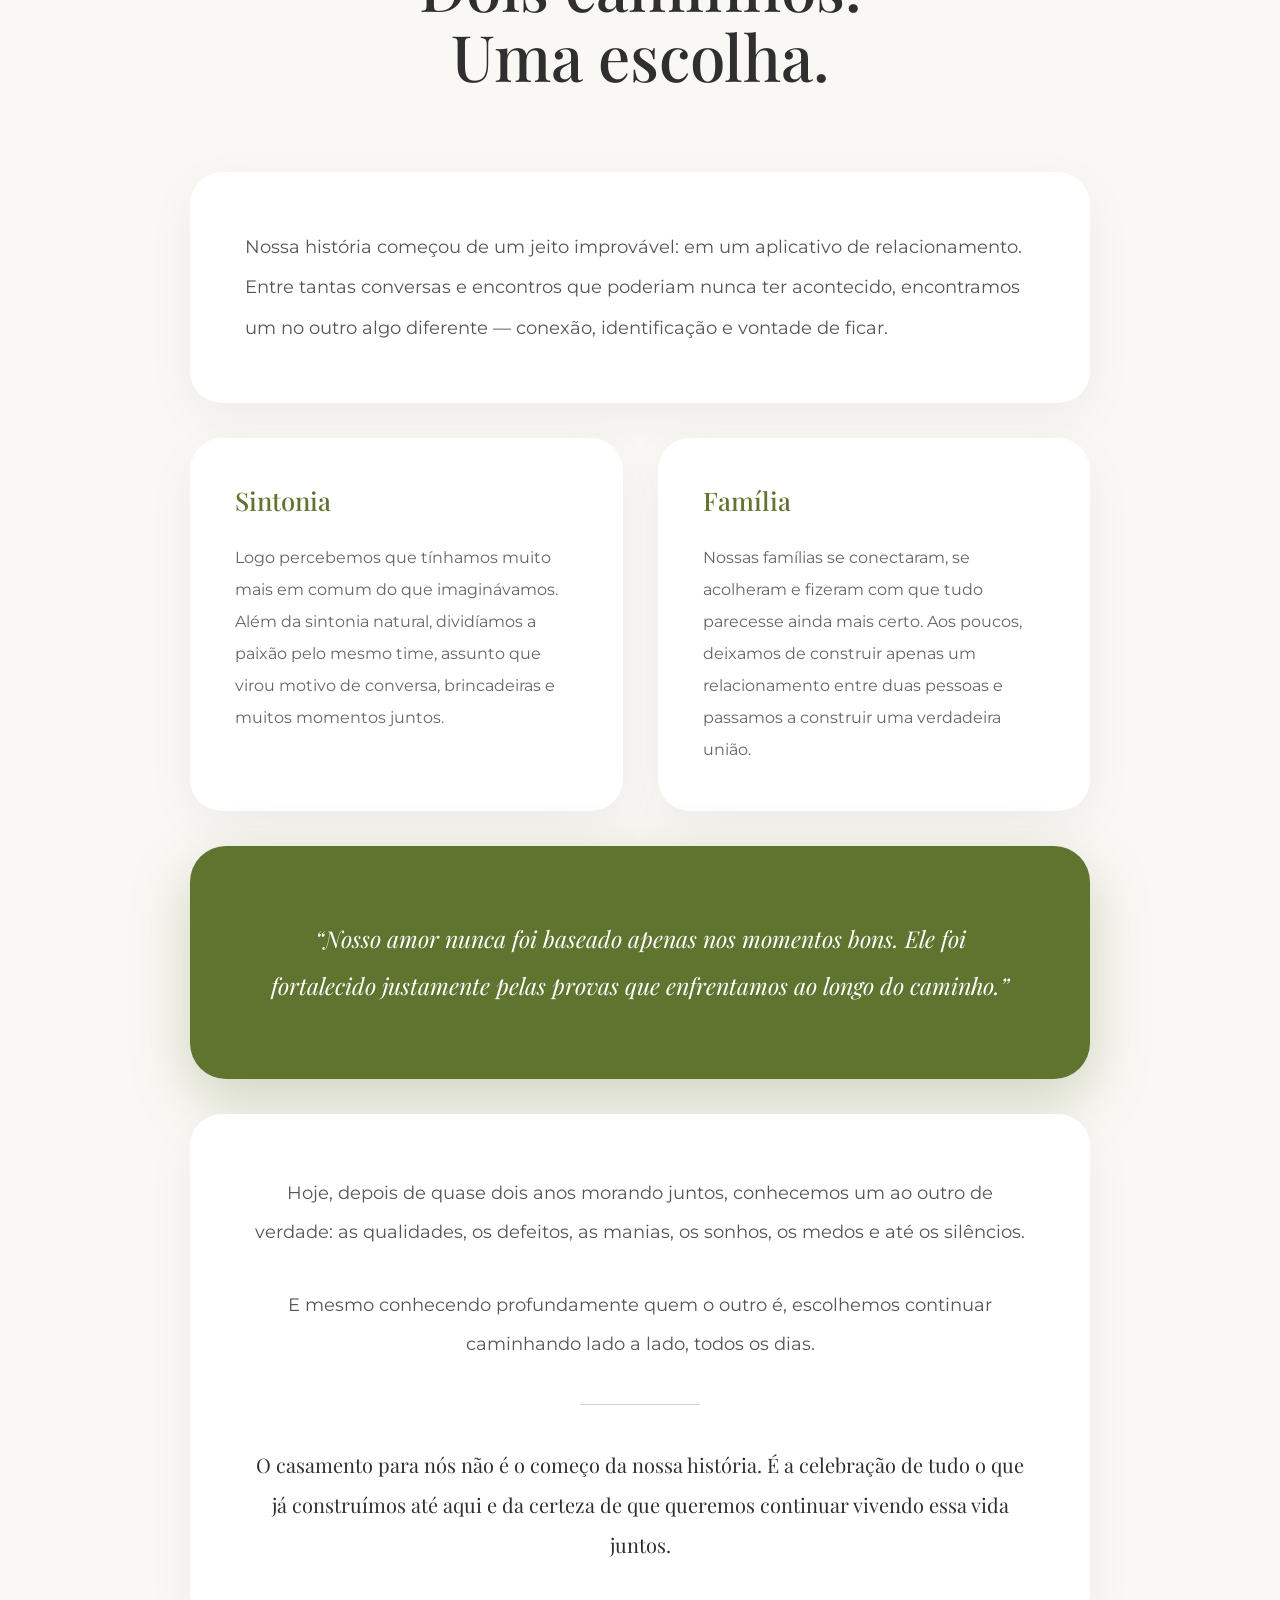
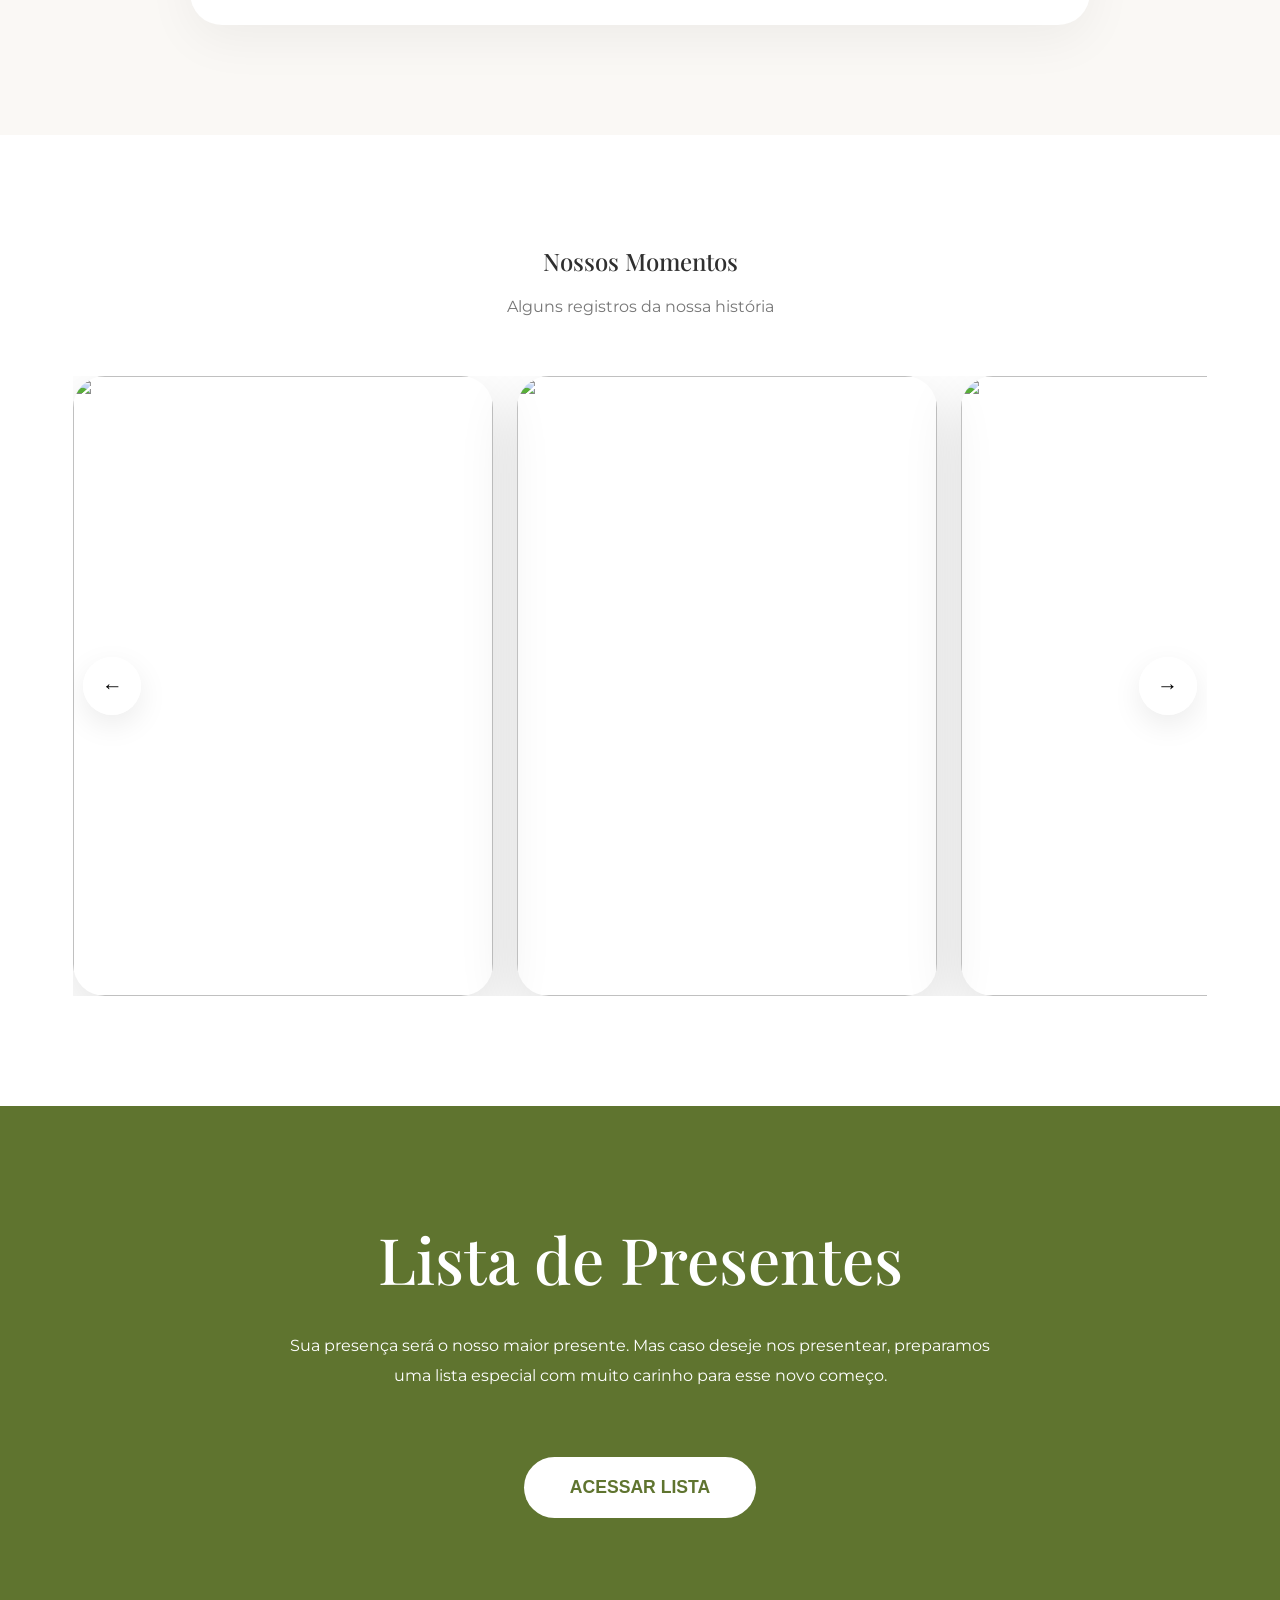
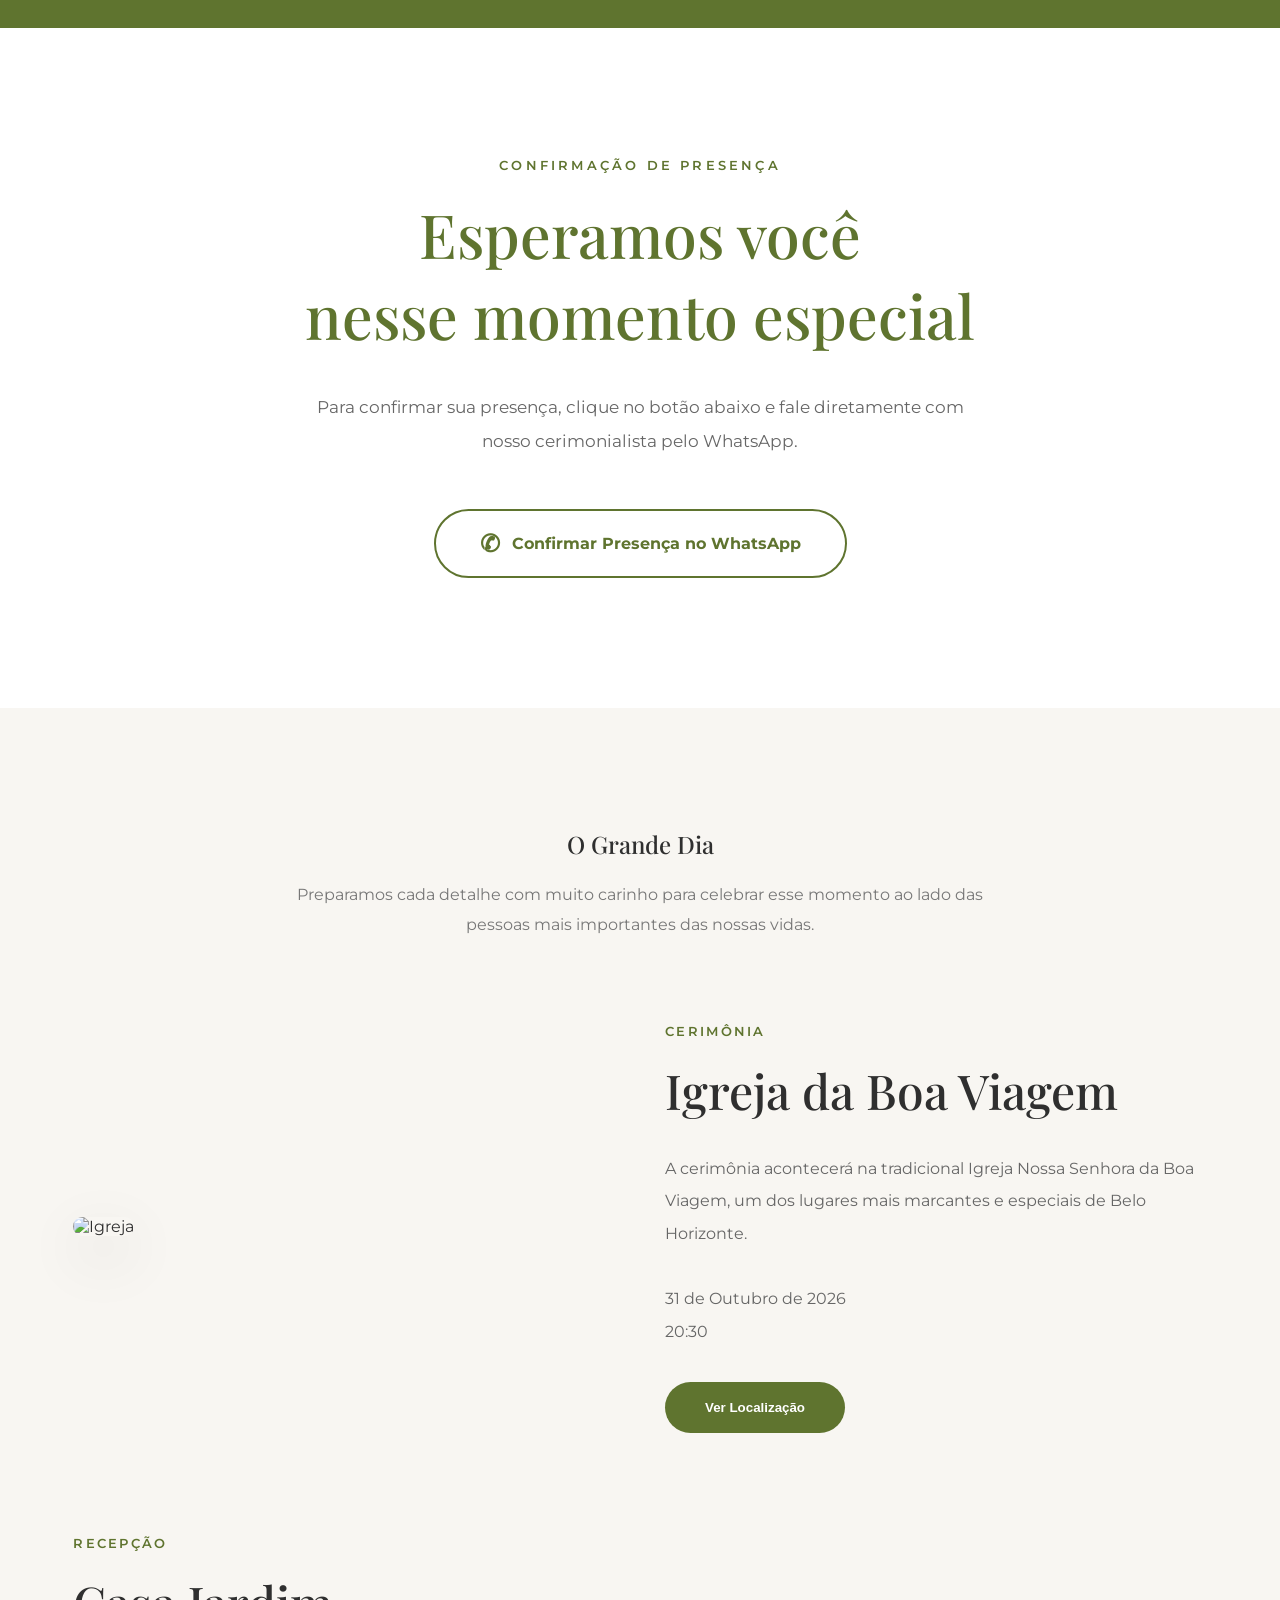
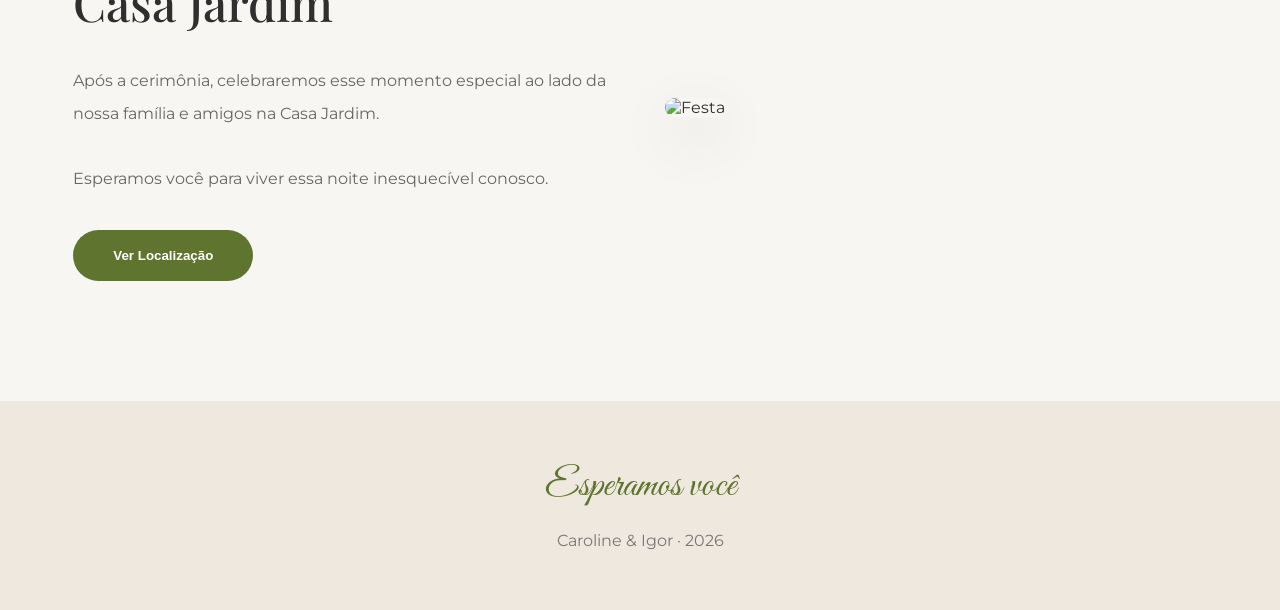
==== commit 930eff66: "Update index.html" ====
--- a/index.html
+++ b/index.html
@@ -173,7 +173,7 @@
 
         <div style="display:grid; grid-template-columns:1fr 1fr; gap:50px; align-items:center; margin-bottom:100px;" class="evento-grid reveal">
           <div>
-            <img src="https://lh3.googleusercontent.com/gps-cs-s/APNQkAGf-dAlCrgIUy3ASI_1dxmhGPx9xjCC1HzoW_ZQ8jsBk69VvzfwuU3vEPt9603GaqpLkrW6aU0DEljNrGghlCgQ_ft6C_Ui2zh2OpU6hFFRrPMV_TVy-4m9rmLNuYrCu1A6agBABw=w1400-h900" style="width:100%; height:550px; object-fit:cover; border-radius:36px; box-shadow:0 20px 60px rgba(0,0,0,.12);" alt="Igreja">
+            <img src="https://drive.google.com/thumbnail?id=1ITWB15vxSqIYJF3H-A3fekf5kb2reUN8&sz=w1400-h900" style="width:100%; height:550px; object-fit:cover; border-radius:36px; box-shadow:0 20px 60px rgba(0,0,0,.12);" alt="Igreja">
           </div>
           <div>
             <span style="color:#5F742F; font-weight:600; letter-spacing:.18em; font-size:.8rem;">CERIMÔNIA</span>
@@ -191,7 +191,7 @@
             <button class="primary-btn" style="display:inline-block; margin-top:35px; border:none; cursor:pointer;" onclick="openMap('Casa Jardim', 'Av. do Contorno, 7891 - Cidade Jardim, Belo Horizonte - MG', 'https://www.google.com/maps/embed?pb=!1m18!1m12!1m3!1d3750.7445949572475!2d-43.954134807453144!3d-19.93516483363632!2m3!1f0!2f0!3f0!3m2!1i1024!2i768!4f13.1!3m3!1m2!1s0xa697fb22bba589%3A0x2da7f0a0b2f6464a!2sCASA%20JARDIM%20(Espa%C3%A7o%20Festas%20e%20Eventos%20Corporativos%20.%20Grupo%20Celebre%20Produtora)!5e0!3m2!1spt-BR!2sbr!4v1779313314630!5m2!1spt-BR!2sbr')">Ver Localização</button>
           </div>
           <div>
-            <img src="https://lh3.googleusercontent.com/gps-cs-s/APNQkAGLf9y4g38Jo1sGr2Nztjd-Lx7tdRtEFExsFVzMS-z9WuiPNNLfMFzwYHpvpUXPwQMMMMa2cD79IoBD0oLPeMuctPNUn13-UBxN1MLa3TOr0Inc1qHMHkCvigh2tcwlaYR8cmPItQ=w1400-h900" style="width:100%; height:550px; object-fit:cover; border-radius:36px; box-shadow:0 20px 60px rgba(0,0,0,.12);" alt="Festa">
+            <img src="https://drive.google.com/thumbnail?id=10paQAfOHCLzHv-hWeIgyHH9BCcusZ_w4&sz=w1400-h900" style="width:100%; height:550px; object-fit:cover; border-radius:36px; box-shadow:0 20px 60px rgba(0,0,0,.12);" alt="Festa">
           </div>
         </div>
       </div>
